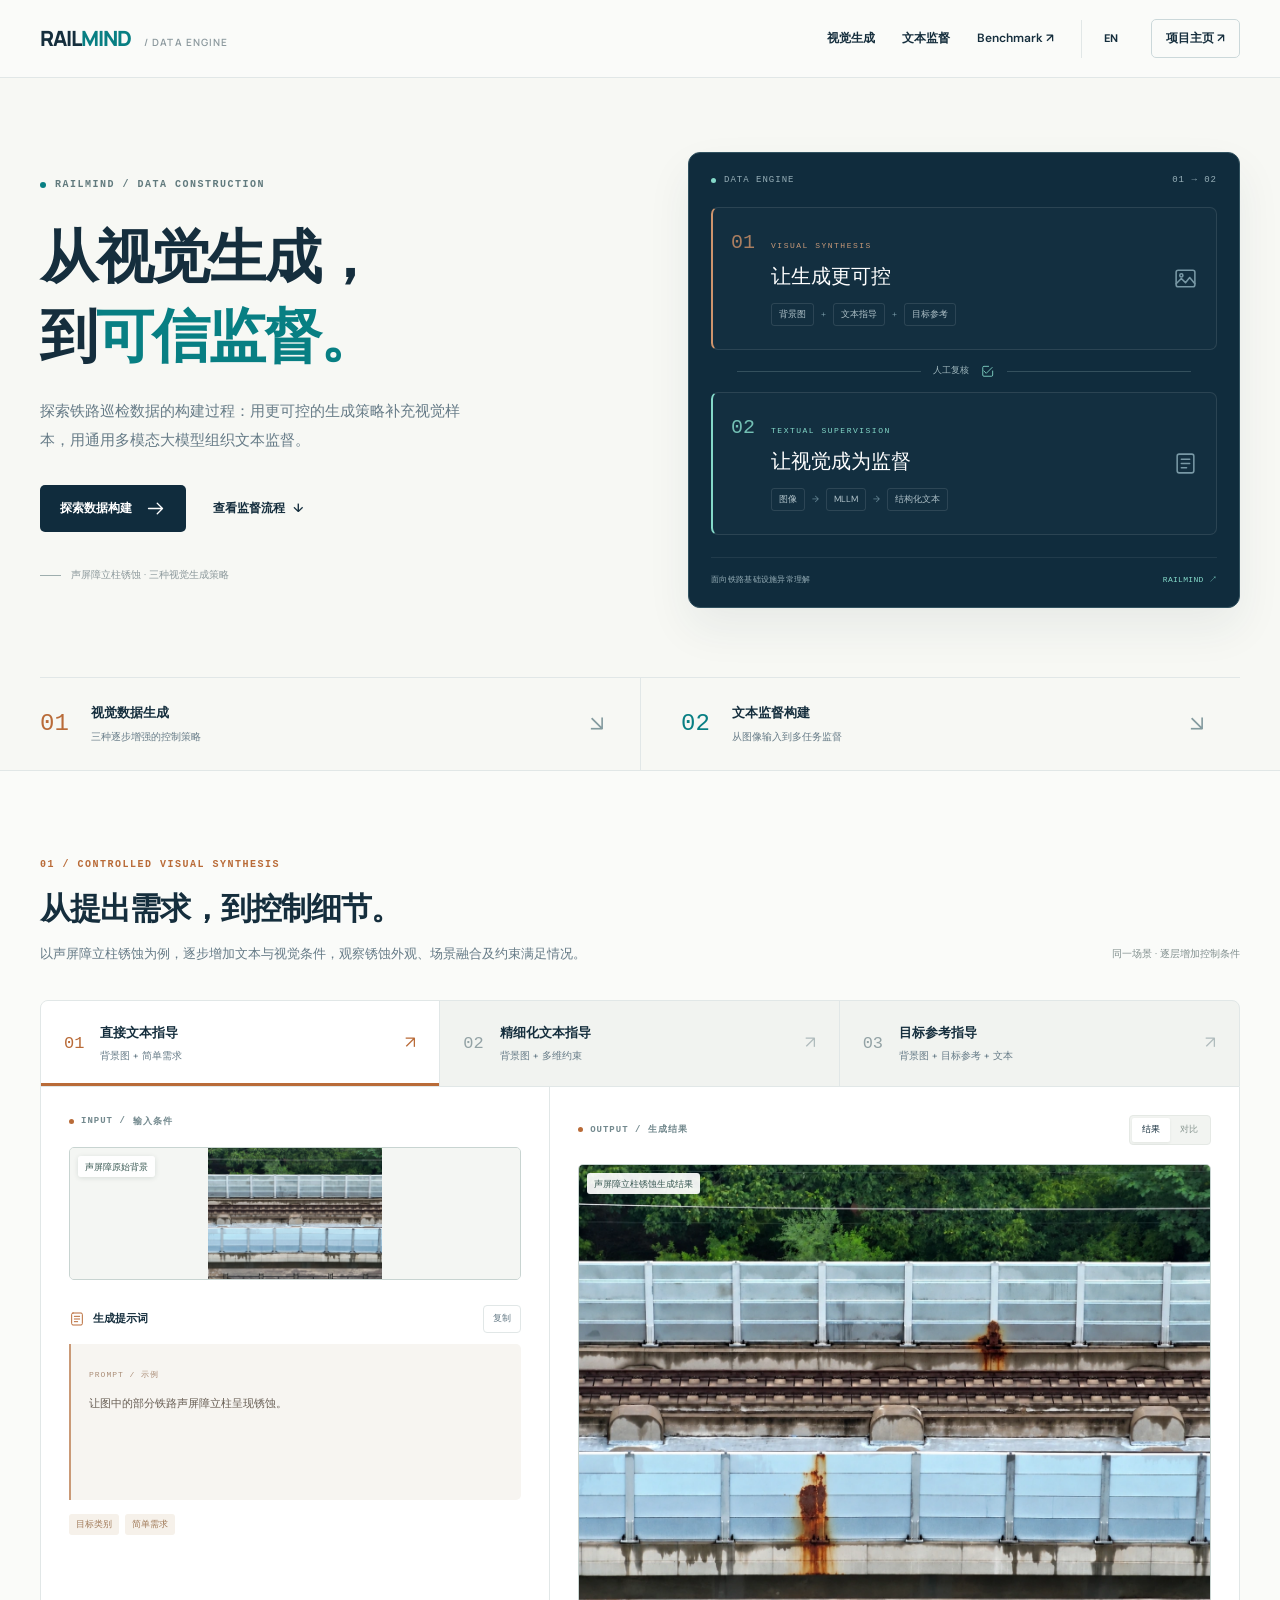
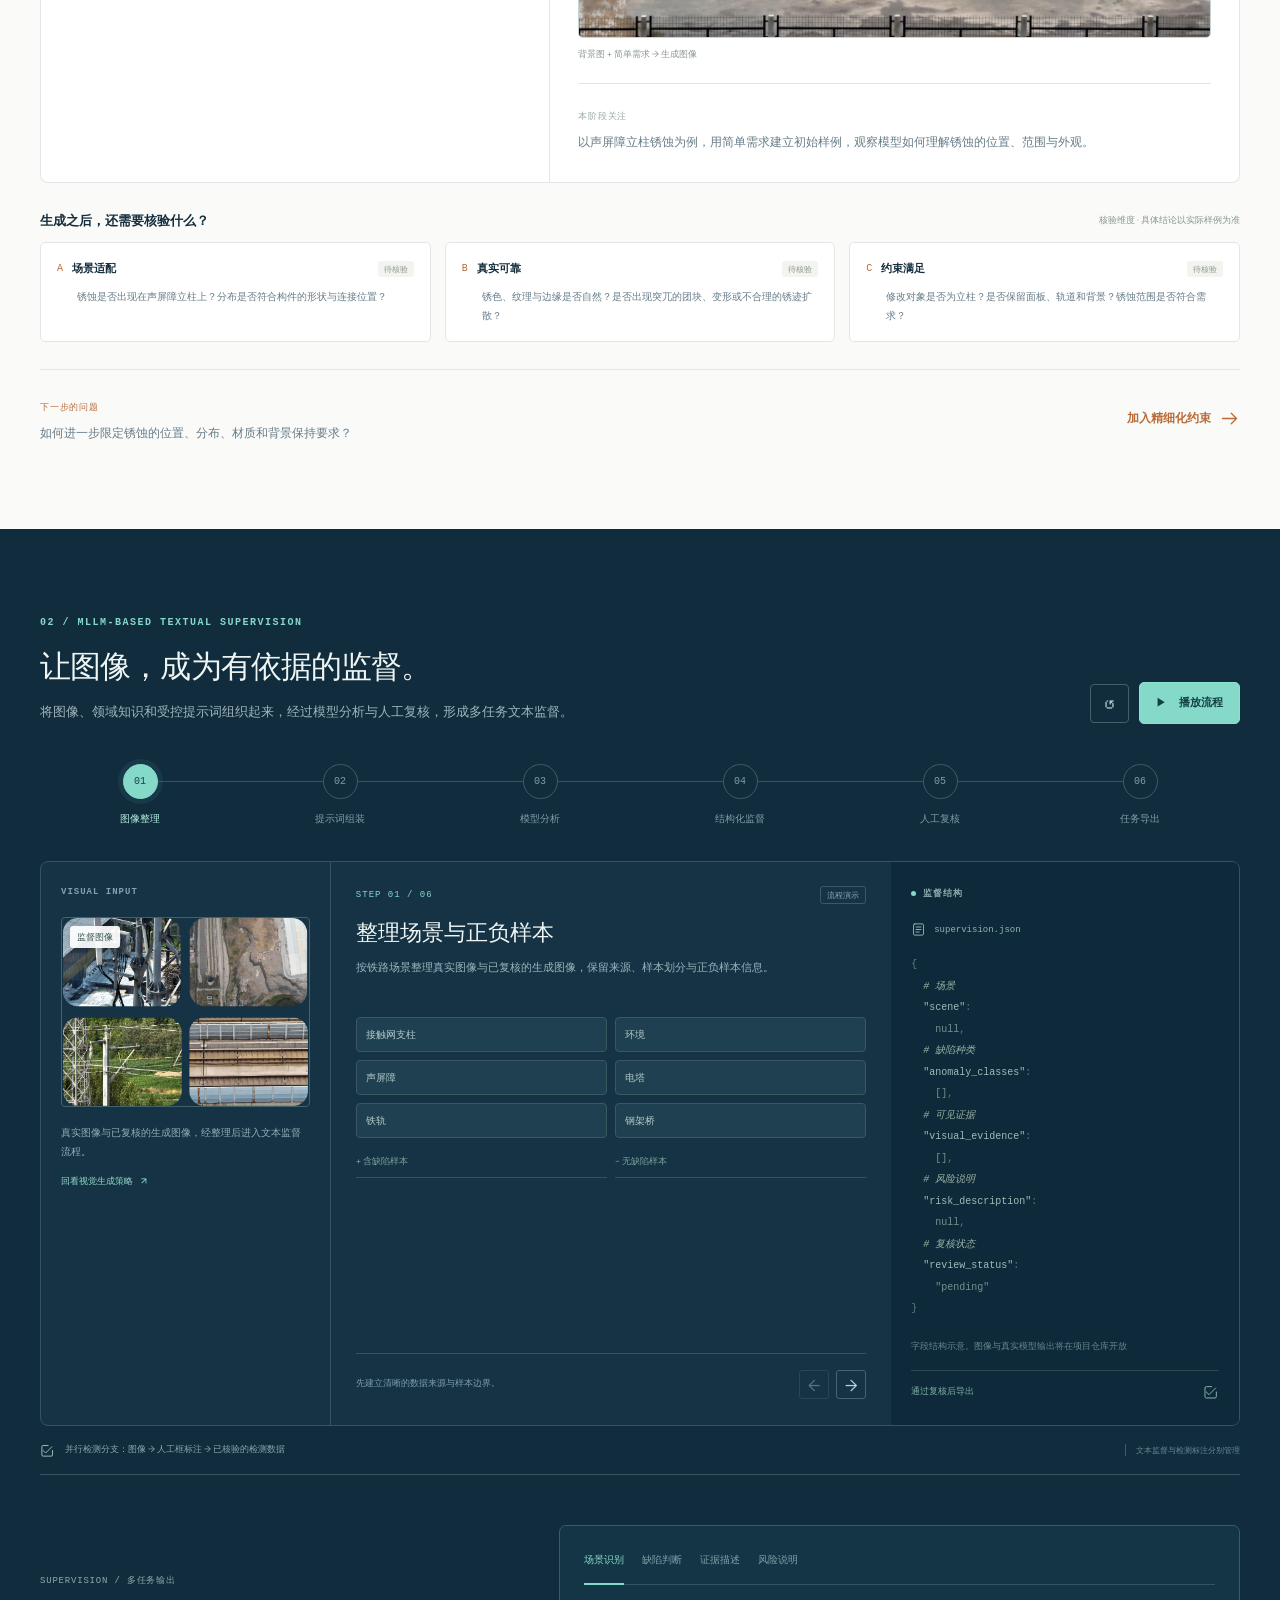
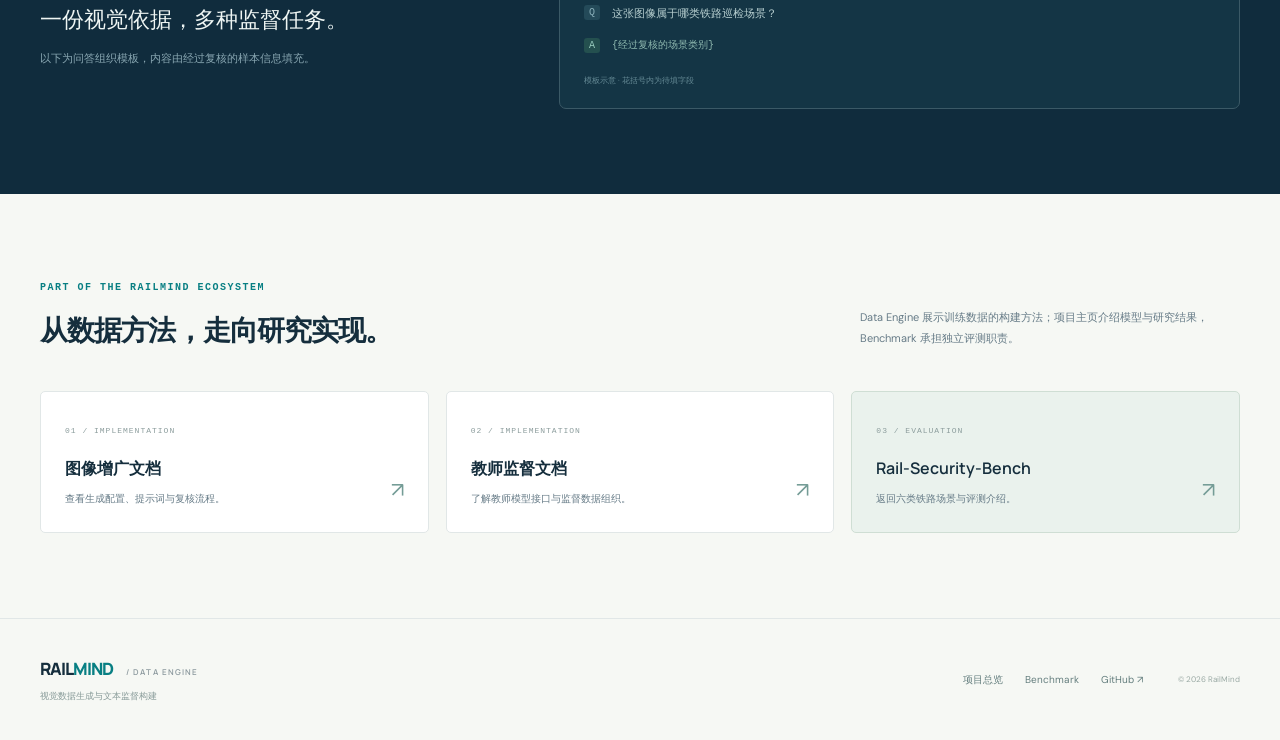
==== data-engine/index.html @ 11bfabb5 "Explain prompt components and add task-specific reasoning plan" ====
<!doctype html>
<html lang="zh-CN">
<head>
  <meta charset="utf-8">
  <meta name="viewport" content="width=device-width,initial-scale=1">
  <meta name="description" content="RailMind Data Engine — an interactive guide to controlled visual synthesis and MLLM-generated textual supervision for railway infrastructure inspection.">
  <meta name="theme-color" content="#102c3d">
  <title>Data Engine | RailMind</title>
  <link rel="preconnect" href="https://fonts.googleapis.com">
  <link rel="preconnect" href="https://fonts.gstatic.com" crossorigin>
  <link href="https://fonts.googleapis.com/css2?family=DM+Sans:wght@400;500;600;700&family=Manrope:wght@400;500;600;700;800&display=swap" rel="stylesheet">
  <link rel="stylesheet" href="styles.css?v=prompt-plan-1">
  <script src="content.js?v=prompt-plan-1" defer></script>
  <script src="app.js?v=teacher-schema-1" defer></script>
</head>
<body>
<svg class="icon-library" aria-hidden="true" xmlns="http://www.w3.org/2000/svg"><defs>
  <symbol id="i-image" viewBox="0 0 24 24"><rect x="3" y="4" width="18" height="16" rx="2"/><circle cx="8" cy="9" r="1.5"/><path d="m3 17 5-5 4 4 4-5 5 6"/></symbol>
  <symbol id="i-arrow" viewBox="0 0 24 24"><path d="M4 12h16m-6-6 6 6-6 6"/></symbol>
  <symbol id="i-spark" viewBox="0 0 24 24"><path d="m12 3 2.5 6.5L21 12l-6.5 2.5L12 21l-2.5-6.5L3 12l6.5-2.5L12 3Z"/></symbol>
  <symbol id="i-check" viewBox="0 0 24 24"><path d="m5 12 4 4L19 6"/><path d="M20 12v7a2 2 0 0 1-2 2H5a2 2 0 0 1-2-2V6a2 2 0 0 1 2-2h8"/></symbol>
  <symbol id="i-text" viewBox="0 0 24 24"><rect x="4" y="3" width="16" height="18" rx="2"/><path d="M8 8h8M8 12h8M8 16h5"/></symbol>
</defs></svg>
<a class="skip-link" href="#main" data-i18n="skip">跳至内容</a>
<header class="site-header">
  <div class="container nav-inner">
    <a class="brand" href="../">RAIL<span>MIND</span><small>/ DATA ENGINE</small></a>
    <button id="menu-toggle" class="menu-toggle" type="button" aria-expanded="false" aria-controls="navigation" data-i18n-aria="menu">☰</button>
    <nav id="navigation" aria-label="Main navigation">
      <a href="#synthesis" data-i18n="navVisual">视觉生成</a><a href="#supervision" data-i18n="navText">文本监督</a><a href="../#benchmark">Benchmark ↗</a>
      <button id="language" class="language" type="button" aria-label="Switch language">EN</button>
      <a href="../" class="back-home" data-i18n="backHome">项目主页 ↗</a>
    </nav>
  </div>
</header>
<main id="main">
  <section class="hero">
    <div class="container hero-grid">
      <div class="hero-copy">
        <div class="eyebrow"><span class="small-dot"></span> RAILMIND / DATA CONSTRUCTION</div>
        <h1 data-i18n-html="heroTitle">从视觉生成，<br>到<span>可信监督。</span></h1>
        <p class="hero-description" data-i18n="heroDescription">探索铁路巡检数据的构建过程：用更可控的生成策略补充视觉样本，用通用多模态大模型组织文本监督。</p>
        <div class="hero-actions"><a class="button primary" href="#synthesis"><span data-i18n="startExplore">探索数据构建</span><svg class="icon"><use href="#i-arrow"/></svg></a><a class="text-link" href="#supervision"><span data-i18n="watchFlow">查看监督流程</span> ↓</a></div>
        <div class="hero-note"><span class="note-line"></span><span data-i18n="heroNote">声屏障立柱锈蚀 · 三种视觉生成策略</span></div>
      </div>
      <div class="engine-map" aria-label="Visual synthesis and textual supervision overview">
        <div class="map-top"><span><span class="live-dot"></span> DATA ENGINE</span><span class="mono">01 → 02</span></div>
        <div class="map-lane warm"><div class="map-index">01</div><div class="map-lane-body"><span class="map-tag">VISUAL SYNTHESIS</span><h2 data-i18n="mapVisual">让生成更可控</h2><div class="map-tokens"><span data-i18n="background">背景图</span><b>+</b><span data-i18n="prompt">文本指导</span><b>+</b><span data-i18n="reference">目标参考</span></div></div><svg class="icon"><use href="#i-image"/></svg></div>
        <div class="map-bridge"><span class="bridge-line"></span><span data-i18n="humanReview">人工复核</span><svg class="icon"><use href="#i-check"/></svg><span class="bridge-line"></span></div>
        <div class="map-lane cool"><div class="map-index">02</div><div class="map-lane-body"><span class="map-tag">TEXTUAL SUPERVISION</span><h2 data-i18n="mapText">让视觉成为监督</h2><div class="map-tokens"><span data-i18n="image">图像</span><b>→</b><span>MLLM</span><b>→</b><span data-i18n="structuredText">结构化文本</span></div></div><svg class="icon"><use href="#i-text"/></svg></div>
        <div class="map-bottom"><span data-i18n="mapBottom">面向铁路基础设施异常理解</span><span>RAILMIND ↗</span></div>
      </div>
    </div>
    <div class="container chapter-strip"><a href="#synthesis"><span class="chapter-number warm-text">01</span><span><b data-i18n="stripVisual">视觉数据生成</b><small data-i18n="stripVisualSub">三种逐步增强的控制策略</small></span><span class="chapter-arrow">↘</span></a><a href="#supervision"><span class="chapter-number cool-text">02</span><span><b data-i18n="stripText">文本监督构建</b><small data-i18n="stripTextSub">从图像输入到多任务监督</small></span><span class="chapter-arrow">↘</span></a></div>
  </section>

  <section class="section synthesis" id="synthesis" aria-labelledby="synthesis-title">
    <div class="container">
      <div class="section-heading"><div><div class="eyebrow warm-text">01 / CONTROLLED VISUAL SYNTHESIS</div><h2 id="synthesis-title" data-i18n="visualTitle">从提出需求，到控制细节。</h2><p class="section-description" data-i18n="visualDescription">以声屏障立柱锈蚀为例，逐步增加文本与视觉条件，观察锈蚀外观、场景融合及约束满足情况。</p></div><span class="section-side-note" data-i18n="visualSide">同一场景 · 逐层增加控制条件</span></div>
      <div class="strategy-tabs" role="tablist" aria-label="Generation strategies">
        <button id="strategy-tab-0" class="strategy-tab" type="button" role="tab" aria-selected="true" aria-controls="strategy-panel" data-strategy="0"><span class="tab-num">01</span><span><b data-i18n="simpleTitle">直接文本指导</b><small data-i18n="simpleSub">背景图 + 简单需求</small></span><span class="tab-arrow">↗</span></button>
        <button id="strategy-tab-1" class="strategy-tab" type="button" role="tab" aria-selected="false" aria-controls="strategy-panel" tabindex="-1" data-strategy="1"><span class="tab-num">02</span><span><b data-i18n="refinedTitle">精细化文本指导</b><small data-i18n="refinedSub">背景图 + 多维约束</small></span><span class="tab-arrow">↗</span></button>
        <button id="strategy-tab-2" class="strategy-tab" type="button" role="tab" aria-selected="false" aria-controls="strategy-panel" tabindex="-1" data-strategy="2"><span class="tab-num">03</span><span><b data-i18n="referenceTitle">目标参考指导</b><small data-i18n="referenceSub">背景图 + 目标参考 + 文本</small></span><span class="tab-arrow">↗</span></button>
      </div>
      <div id="strategy-panel" role="tabpanel" aria-labelledby="strategy-tab-0" class="strategy-panel" tabindex="0">
        <div class="strategy-inputs">
          <div class="panel-label"><span class="label-dot warm-bg"></span> INPUT / <span data-i18n="inputConditions">输入条件</span></div>
          <div class="input-images"><div id="background-slot" class="media-slot small-slot"></div><div id="reference-slot" class="media-slot small-slot" hidden></div></div>
          <div class="prompt-heading"><span><svg class="icon"><use href="#i-text"/></svg><b data-i18n="generationPrompt">生成提示词</b></span><button id="copy-prompt" type="button" class="quiet-button" data-i18n="copy">复制</button></div>
          <div class="prompt-box"><span class="code-eyebrow" data-i18n="promptExample">PROMPT / 示例</span><p id="generation-prompt"></p></div>
          <div id="constraint-tags" class="constraint-tags"></div>
        </div>
        <div class="strategy-output">
          <div class="output-header"><div class="panel-label"><span class="label-dot warm-bg"></span> OUTPUT / <span data-i18n="generatedResult">生成结果</span></div><div class="segmented" aria-label="Result view"><button type="button" id="view-result" aria-pressed="true" data-i18n="resultView">结果</button><button type="button" id="view-compare" aria-pressed="false" data-i18n="compareView">对比</button></div></div>
          <div id="result-display" class="result-display"></div>
          <div class="output-caption"><span id="strategy-caption"></span><span class="pending-label" data-i18n="pendingImages">图像待补充</span></div>
          <div class="strategy-explanation"><span class="mini-label" data-i18n="strategyFocus">本阶段关注</span><p id="strategy-description"></p></div>
        </div>
      </div>
      <div class="review-heading"><h3 data-i18n="reviewTitle">生成之后，还需要核验什么？</h3><span data-i18n="reviewNote">核验维度 · 具体结论以实际样例为准</span></div>
      <div class="review-grid"><details open><summary><span class="review-num">A</span><span data-i18n="sceneFit">场景适配</span><span class="review-status" data-i18n="pendingReview">待核验</span></summary><p id="review-scene"></p></details><details open><summary><span class="review-num">B</span><span data-i18n="fidelity">真实可靠</span><span class="review-status" data-i18n="pendingReview">待核验</span></summary><p id="review-fidelity"></p></details><details open><summary><span class="review-num">C</span><span data-i18n="compliance">约束满足</span><span class="review-status" data-i18n="pendingReview">待核验</span></summary><p id="review-compliance"></p></details></div>
      <div class="strategy-transition"><div><span class="mini-label warm-text" data-i18n="nextQuestion">下一步的问题</span><p id="transition-text"></p></div><a class="text-link" id="next-strategy" href="#supervision"><span id="next-strategy-label"></span><svg class="icon" aria-hidden="true"><use href="#i-arrow"/></svg></a></div>
    </div>
  </section>

  <section class="section supervision" id="supervision" aria-labelledby="supervision-title">
    <div class="container">
      <div class="section-heading"><div><div class="eyebrow">02 / MLLM-BASED TEXTUAL SUPERVISION</div><h2 id="supervision-title" data-i18n="textTitle">让图像，成为有依据的监督。</h2><p class="section-description" data-i18n="textDescription">将图像、领域知识和受控提示词组织起来，经过模型分析与人工复核，形成多任务文本监督。</p></div><div class="flow-controls"><button type="button" id="flow-reset" class="flow-reset" data-i18n-aria="replay">↺</button><button type="button" class="button play-button" id="flow-play"><span id="play-icon">▶</span><span id="play-label" data-i18n="playFlow">播放流程</span></button></div></div>
      <div class="pipeline-track"><div class="pipeline-progress" id="pipeline-progress"></div><div id="pipeline-steps" class="pipeline-steps" role="tablist" aria-label="Data engine steps"></div></div>
      <div class="flow-body" id="flow-panel" role="tabpanel" tabindex="0">
        <div class="flow-source"><div class="panel-label">VISUAL INPUT</div><div id="supervision-slot" class="media-slot supervision-slot"></div><p data-i18n="sourceDescription">真实图像与已复核的生成图像，经整理后进入文本监督流程。</p><a class="inline-link" href="#synthesis"><span data-i18n="backToSynthesis">回看视觉生成策略</span> ↗</a></div>
        <div class="flow-detail"><div class="step-topline"><span class="step-counter" id="step-counter">STEP 01 / 06</span><span class="demo-badge" data-i18n="workflowDemo">流程演示</span></div><h3 id="step-title"></h3><p id="step-description" class="step-description"></p><div id="step-content" class="step-content"></div><div class="step-bottom"><span id="step-purpose"></span><div><button id="flow-prev" type="button" class="step-nav" data-i18n-aria="previousStep">←</button><button id="flow-next" type="button" class="step-nav" data-i18n-aria="nextStep">→</button></div></div></div>
        <aside class="supervision-output"><div class="panel-label"><span class="label-dot"></span><span data-i18n="supervisionSchema">监督结构</span></div><div class="schema-title"><svg class="icon"><use href="#i-text"/></svg><b>supervision.json</b></div><pre id="schema-preview"></pre><p class="schema-note" data-i18n="schemaNote">字段结构示意。图像与真实模型输出将在项目仓库开放</p><div class="schema-footer"><span data-i18n="exportGate">通过复核后导出</span><svg class="icon"><use href="#i-check"/></svg></div></aside>
      </div>
      <div class="parallel-branch"><svg class="icon"><use href="#i-check"/></svg><span data-i18n="detectionBranch">并行检测分支：图像 → 人工框标注 → 已核验的检测数据</span><span class="branch-separator"></span><span data-i18n="detectionNote">文本监督与检测标注分别管理</span></div>
      <div class="task-preview"><div class="task-preview-heading"><span class="mini-label" data-i18n="taskOutput">SUPERVISION / 多任务输出</span><h3 data-i18n="taskTitle">一份视觉依据，多种监督任务。</h3><p data-i18n="taskDescription">以下为问答组织模板，内容由经过复核的样本信息填充。</p></div><div class="task-card"><div id="task-tabs" class="task-tabs" role="tablist" aria-label="Supervision tasks"></div><div id="task-panel" role="tabpanel" tabindex="0"><div class="qa-row"><span>Q</span><p id="task-question"></p></div><div class="qa-row answer"><span>A</span><p id="task-answer"></p></div></div><div class="template-note" data-i18n="templateNote">模板示意 · 花括号内为待填字段</div></div></div>
    </div>
  </section>

  <section class="resources section" id="resources"><div class="container"><div class="resource-intro"><div><div class="eyebrow cool-text">PART OF THE RAILMIND ECOSYSTEM</div><h2 data-i18n="resourceTitle">从数据方法，走向研究实现。</h2></div><p data-i18n="resourceDescription">Data Engine 展示训练数据的构建方法；项目主页介绍模型与研究结果，Benchmark 承担独立评测职责。</p></div><div class="resource-grid"><a class="resource-card" href="https://github.com/chaomacv/RailMind/blob/main/docs/04_augmentation.md" target="_blank" rel="noopener"><span class="resource-number">01 / IMPLEMENTATION</span><h3 data-i18n="augmentationDocs">图像增广文档</h3><p data-i18n="augmentationDocsSub">查看生成配置、提示词与复核流程。</p><span class="resource-arrow">↗</span></a><a class="resource-card" href="https://github.com/chaomacv/RailMind/blob/main/docs/03_data_engine.md" target="_blank" rel="noopener"><span class="resource-number">02 / IMPLEMENTATION</span><h3 data-i18n="teacherDocs">教师监督文档</h3><p data-i18n="teacherDocsSub">了解教师模型接口与监督数据组织。</p><span class="resource-arrow">↗</span></a><a class="resource-card benchmark-resource" href="../#benchmark"><span class="resource-number">03 / EVALUATION</span><h3>Rail-Security-Bench</h3><p data-i18n="benchmarkSub">返回六类铁路场景与评测介绍。</p><span class="resource-arrow">↗</span></a></div></div></section>
</main>
<footer class="site-footer"><div class="container footer-inner"><div><a class="brand" href="../">RAIL<span>MIND</span><small>/ DATA ENGINE</small></a><p data-i18n="footerText">视觉数据生成与文本监督构建</p></div><div class="footer-links"><a href="../" data-i18n="projectOverview">项目总览</a><a href="../#benchmark">Benchmark</a><a href="https://github.com/chaomacv/RailMind" target="_blank" rel="noopener">GitHub ↗</a><span>© 2026 RailMind</span></div></div></footer>
<div id="toast" class="toast" role="status"></div>
</body>
</html>
---- data-engine/styles.css ----
:root{--ink:#152e3d;--muted:#667b87;--teal:#087f83;--mint:#84d9c9;--warm:#b96b38;--warm-light:#f4ece3;--line:#e1e7e7;--paper:#fafbf9;--navy:#102c3d;--mono:Consolas,'Courier New',monospace;--font:Manrope,'DM Sans','Microsoft YaHei',sans-serif}*{box-sizing:border-box}html{scroll-behavior:smooth;scroll-padding-top:95px}body{margin:0;color:var(--ink);font-family:'DM Sans','Microsoft YaHei',Arial,sans-serif;background:var(--paper);font-size:14px;line-height:1.75}button,a{-webkit-tap-highlight-color:transparent}button{font:inherit;cursor:pointer}button:disabled{cursor:default;opacity:.4}a{color:inherit;text-decoration:none}button:focus-visible,a:focus-visible,summary:focus-visible,[tabindex="0"]:focus-visible{outline:3px solid #309a9d;outline-offset:5px}h1,h2,h3,p{margin:0}h1,h2,h3{font-family:var(--font);line-height:1.35}button{color:inherit}svg.icon{height:21px;width:21px;fill:none;stroke:currentColor;stroke-width:1.5;stroke-linecap:round;stroke-linejoin:round;flex-shrink:0}.icon-library{position:absolute;width:0;height:0;overflow:hidden}.container{width:min(1200px,100% - 64px);margin-inline:auto}.skip-link{position:fixed;top:-100px;left:20px;z-index:100;background:var(--navy);color:white;padding:12px}.skip-link:focus{top:10px}.site-header{height:78px;position:sticky;top:0;z-index:50;background:#fafbf9f2;backdrop-filter:blur(16px);border-bottom:1px solid var(--line)}.nav-inner{height:100%;display:flex;align-items:center;justify-content:space-between;gap:25px}.brand{font-family:var(--font);font-size:21px;font-weight:800;letter-spacing:-1px;white-space:nowrap}.brand>span{color:var(--teal)}.brand small{font-size:10px;color:#8c999e;letter-spacing:1.1px;margin-left:13px;font-weight:600}nav{display:flex;align-items:center;gap:27px;font-size:12px;font-weight:600}nav a:hover,.text-link:hover,.inline-link:hover{color:var(--teal)}.language{background:none;border:0;border-left:1px solid var(--line);padding-left:22px;font-size:11px;font-weight:700;min-height:38px}.back-home{border:1px solid #cbd8da;padding:8px 14px;border-radius:5px}.menu-toggle{display:none}.hero{background:#f7f8f4;border-bottom:1px solid var(--line);overflow:hidden}.hero-grid{display:grid;grid-template-columns:1.04fr 1fr;gap:74px;align-items:center;padding-top:74px;padding-bottom:69px}.eyebrow{font-family:var(--mono);font-size:10px;font-weight:600;letter-spacing:1.5px;display:flex;align-items:center;gap:9px;color:#85d8cb}.hero .eyebrow{color:#617a7d}.small-dot{width:6px;height:6px;background:var(--teal);border-radius:50%}h1{font-size:clamp(40px,4.5vw,62px);font-weight:700;letter-spacing:-2px;line-height:1.38;margin:22px 0}h1 span{color:var(--teal)}.hero-description{font-size:15px;line-height:1.95;color:var(--muted);max-width:440px}.hero-actions{display:flex;align-items:center;gap:27px;margin-top:30px}.button{display:inline-flex;justify-content:center;align-items:center;gap:13px;padding:12px 19px;border-radius:5px;font-weight:600;font-size:12px;border:1px solid transparent;min-height:46px;transition:background .2s,transform .2s}.button:hover{transform:translateY(-2px)}.primary{background:var(--navy);color:#fff}.primary:hover{background:#1f4655}.text-link{display:inline-flex;align-items:center;gap:8px;border:0;background:none;padding:8px 0;font-size:12px;font-weight:600}.hero-note{display:flex;align-items:center;gap:10px;font-size:10px;color:#8b989b;margin-top:34px}.note-line{width:21px;height:1px;background:#9eaeae}.engine-map{border:1px solid #315260;background:var(--navy);color:#fff;padding:22px;border-radius:12px;position:relative;box-shadow:0 20px 45px #17384912}.map-top,.map-bottom{display:flex;justify-content:space-between;align-items:center;font:9px var(--mono);letter-spacing:1px;color:#96aeb7}.map-top{margin-bottom:22px}.map-top>span:first-child{display:flex;align-items:center;gap:8px}.live-dot{display:inline-block;width:5px;height:5px;background:var(--mint);border-radius:50%}.map-lane{padding:23px 18px;display:flex;align-items:center;gap:16px;border-radius:7px;border:1px solid #ffffff1a;background:#ffffff04}.map-lane.warm{border-left:2px solid #cd946d}.map-lane.cool{border-left:2px solid var(--mint)}.map-index{font:20px var(--mono);align-self:flex-start;color:#c58c66;opacity:.85}.cool .map-index{color:var(--mint)}.map-lane-body{flex:1}.map-tag{font:8px var(--mono);letter-spacing:1.5px;color:#c79978}.cool .map-tag{color:var(--mint)}.map-lane h2{font-size:20px;margin:6px 0 14px;font-weight:500}.map-lane>.icon{color:#7898a5;width:25px;height:25px}.map-tokens{display:flex;gap:7px;align-items:center;flex-wrap:wrap;font-size:9px;color:#afc1c8}.map-tokens span{padding:3px 7px;border:1px solid #ffffff1c;border-radius:3px;white-space:nowrap}.map-tokens b{font-weight:400;color:#6b8b99}.map-bridge{display:flex;align-items:center;justify-content:center;gap:12px;color:#a1b8be;font-size:9px;padding:13px 26px}.map-bridge .icon{width:14px;height:14px;color:var(--mint)}.bridge-line{height:1px;background:#34505d;flex:1}.map-bottom{border-top:1px solid #ffffff12;padding-top:16px;margin-top:22px;font-size:8px;letter-spacing:.3px}.map-bottom span:last-child{color:var(--mint)}.chapter-strip{display:grid;grid-template-columns:1fr 1fr;border-top:1px solid var(--line)}.chapter-strip>a{display:flex;align-items:center;gap:22px;padding:24px 0;transition:background .2s}.chapter-strip>a:last-child{padding-left:40px;border-left:1px solid var(--line)}.chapter-number{font:24px var(--mono)}.chapter-strip b{display:block;font-size:13px;font-weight:600}.chapter-strip small{font-size:10px;color:var(--muted);display:block;margin-top:3px}.chapter-arrow{margin-left:auto;margin-right:36px;font-size:22px;color:#849b9f}.warm-text{color:var(--warm)!important}.cool-text{color:var(--teal)!important}.warm-bg{background:var(--warm)!important}.section{padding:85px 0}.section-heading{display:flex;justify-content:space-between;align-items:flex-end;gap:24px;margin-bottom:34px}.section-heading h2,.resource-intro h2{font-size:31px;letter-spacing:-.9px;margin:14px 0}.section-description{color:var(--muted);font-size:13px;max-width:680px}.section-side-note{font-size:10px;color:#82908f;white-space:nowrap;padding-bottom:3px}.strategy-tabs{display:grid;grid-template-columns:repeat(3,1fr);border:1px solid var(--line);border-radius:8px 8px 0 0;overflow:hidden;background:#f1f3f0}.strategy-tab{border:0;border-right:1px solid var(--line);background:transparent;text-align:left;display:flex;align-items:center;gap:16px;padding:21px 23px;position:relative;transition:background .2s;min-width:0}.strategy-tab:last-child{border-right:0}.strategy-tab[aria-selected="true"]{background:#fff}.strategy-tab[aria-selected="true"]:after{content:'';height:3px;background:var(--warm);position:absolute;bottom:0;left:0;right:0}.strategy-tab .tab-num{font:17px var(--mono);color:#93a2a5}.strategy-tab[aria-selected="true"] .tab-num{color:var(--warm)}.strategy-tab b{display:block;font-size:13px;font-weight:600}.strategy-tab small{display:block;font-size:10px;color:var(--muted);margin-top:3px}.tab-arrow{margin-left:auto;color:#b0bcbd;font-size:17px}.strategy-tab[aria-selected="true"] .tab-arrow{color:var(--warm)}.strategy-panel{display:grid;grid-template-columns: .85fr 1.15fr;border:1px solid var(--line);border-top:0;border-radius:0 0 8px 8px;background:#fff}.strategy-inputs{padding:28px;border-right:1px solid var(--line);min-width:0}.panel-label{font:9px var(--mono);font-weight:600;letter-spacing:1px;display:flex;align-items:center;gap:7px;color:#73898e}.label-dot{width:5px;height:5px;border-radius:50%;background:var(--mint)}.input-images{display:flex;gap:12px;margin:19px 0 25px}.media-slot{position:relative;isolation:isolate;overflow:hidden;display:flex;align-items:center;justify-content:center;flex-direction:column;gap:9px;background:#f4f6f3;border:1px dashed #c8d4d1;min-width:0;color:#859995;text-align:center}.media-slot[hidden]{display:none}.media-slot:before{content:'';z-index:-1;position:absolute;inset:0;background-image:linear-gradient(#3f6d6010 1px,transparent 1px),linear-gradient(90deg,#3f6d6010 1px,transparent 1px);background-size:27px 27px;mask-image:radial-gradient(ellipse,black,transparent 70%)}.media-slot .icon{height:29px;width:29px;stroke-width:1}.media-slot strong{font-weight:500;font-size:12px;color:#667f7b}.media-slot small{font:8px var(--mono);letter-spacing:1.3px;color:#a0aeaa}.small-slot{height:133px;flex:1;border-radius:5px}.media-slot img{width:100%;height:100%;object-fit:contain;display:block;position:absolute;inset:0;background:#f4f6f3}.media-tag{position:absolute;top:10px;left:12px;font:8px var(--mono);color:#82948f;letter-spacing:.6px}.prompt-heading{display:flex;justify-content:space-between;align-items:center;margin-bottom:11px}.prompt-heading>span{display:flex;gap:8px;align-items:center}.prompt-heading .icon{width:16px;height:16px;color:var(--warm)}.prompt-heading b{font-size:11px;font-weight:600}.quiet-button{padding:5px 9px;background:#fff;border:1px solid var(--line);border-radius:4px;font-size:9px;color:var(--muted)}.prompt-box{background:#f7f5f1;border-left:2px solid #ca9a77;padding:16px 18px;min-height:156px;border-radius:0 5px 5px 0}.code-eyebrow{font:8px var(--mono);letter-spacing:1px;color:#aa8d77}.prompt-box p{font-size:11px;line-height:1.95;white-space:pre-line;margin-top:9px;color:#675d53}.constraint-tags{display:flex;gap:6px;flex-wrap:wrap;margin-top:14px;min-height:20px}.constraint-tags span{padding:3px 7px;background:#f6f1ea;color:#a07a59;font-size:9px;border-radius:3px}.strategy-output{padding:28px;min-width:0}.output-header{display:flex;align-items:center;justify-content:space-between;margin-bottom:19px}.segmented{background:#f2f4f1;border:1px solid #e5e9e5;border-radius:4px;padding:2px;display:flex}.segmented button{font-size:9px;padding:4px 10px;background:none;border:0;color:#889691;border-radius:2px}.segmented [aria-pressed="true"]{background:#fff;color:var(--ink);box-shadow:0 1px 3px #163b2912}.result-display{height:286px;display:flex;gap:10px}.result-display>.media-slot{flex:1;border-radius:5px}.result-display .media-slot:after{content:'';position:absolute;inset:14px;border:1px solid #a0b8aa30;pointer-events:none}.result-display .media-slot .icon{width:39px;height:39px}.output-caption{display:flex;justify-content:space-between;gap:8px;font-size:9px;color:#8a9894;margin-top:9px}.pending-label{white-space:nowrap;color:#a18b6c}.strategy-explanation{border-top:1px solid var(--line);padding-top:18px;margin-top:20px}.mini-label{font-family:var(--mono);font-size:9px;font-weight:500;letter-spacing:.8px;color:#94aaa8}.strategy-explanation p{margin-top:5px;font-size:12px;line-height:1.85;color:var(--muted)}.review-heading{display:flex;align-items:center;justify-content:space-between;gap:18px;margin:29px 0 13px}.review-heading h3{font-size:13px;font-weight:600}.review-heading>span{font-size:9px;color:#85958f}.review-grid{display:grid;grid-template-columns:repeat(3,1fr);gap:14px}.review-grid details{border:1px solid var(--line);border-radius:5px;padding:16px;background:#fff}.review-grid summary{display:flex;gap:9px;align-items:center;cursor:pointer;list-style:none;font-size:11px;font-weight:600}.review-grid summary::-webkit-details-marker{display:none}.review-num{font:10px var(--mono);color:var(--warm)}.review-status{margin-left:auto;font-size:8px;font-weight:400;background:#f3f4f0;color:#8d998d;padding:1px 6px;border-radius:3px}.review-grid p{font-size:10px;line-height:1.85;color:var(--muted);margin:10px 0 0 20px}.strategy-transition{display:flex;justify-content:space-between;align-items:center;gap:24px;border-top:1px solid var(--line);padding-top:23px;margin-top:27px}.strategy-transition p{font-size:12px;color:var(--muted);margin-top:5px}.strategy-transition .text-link{white-space:nowrap;color:var(--warm)}.supervision{color:#eef5f3;background:var(--navy);position:relative}.supervision .section-description{color:#9eb4bc}.supervision .section-heading h2{font-weight:500}.flow-controls{display:flex;align-items:center;gap:10px;flex-shrink:0}.play-button{background:var(--mint);color:#133f42;border:1px solid #8ce0d2;font-size:11px;padding:10px 16px;min-height:42px}.play-button:hover{background:#a7ebdc}.play-button>span:first-child{font-size:10px}.flow-reset{color:#aec5c8;background:transparent;border:1px solid #41606a;width:39px;height:39px;border-radius:4px;font-size:22px;line-height:1}.pipeline-track{position:relative;margin:40px 0 25px}.pipeline-track:before,.pipeline-progress{content:'';position:absolute;top:17px;height:1px;background:#365360;left:8.3%;right:8.3%;z-index:0}.pipeline-progress{right:auto;width:0;background:var(--mint);transition:width .4s}.pipeline-steps{position:relative;display:grid;grid-template-columns:repeat(6,1fr)}.pipeline-step{display:flex;align-items:center;flex-direction:column;gap:11px;border:0;color:#7f9da8;background:none;min-height:72px;font-size:10px;position:relative;padding:0 4px}.pipeline-step>span{width:35px;height:35px;border:1px solid #3d5c67;background:var(--navy);display:grid;place-items:center;border-radius:50%;font:10px var(--mono);z-index:1;transition:all .2s}.pipeline-step[aria-selected="true"]{color:#b7efe3}.pipeline-step[aria-selected="true"]>span{background:var(--mint);border-color:var(--mint);color:#19444b;box-shadow:0 0 0 5px #84d9c912}.pipeline-step.completed>span{color:var(--mint);border-color:#69b8ad}.flow-body{display:grid;grid-template-columns:.75fr 1.45fr .9fr;border:1px solid #365362;border-radius:8px;overflow:hidden;background:#153344}.flow-source{padding:25px 20px;border-right:1px solid #365362;min-width:0}.flow-source .panel-label{color:#83a0ab}.supervision-slot{height:190px;background:#183b49;border-color:#43616a;margin:20px 0 16px;border-radius:4px;color:#638d92}.supervision-slot:before{background-image:linear-gradient(#90c4b410 1px,transparent 1px),linear-gradient(90deg,#90c4b410 1px,transparent 1px)}.supervision-slot strong{color:#9ab4b6;font-size:10px}.supervision-slot small{color:#597e84;font-size:7px}.supervision-slot .media-tag{color:#70928f}.flow-source>p{font-size:10px;line-height:1.9;color:#92adb6}.inline-link{display:inline-flex;color:#93daca;font-size:9px;font-weight:500;margin-top:13px;gap:8px}.flow-detail{padding:24px 25px;min-width:0;display:flex;flex-direction:column}.step-topline{display:flex;justify-content:space-between;align-items:center;gap:8px}.step-counter{font:9px var(--mono);letter-spacing:1px;color:var(--mint)}.demo-badge{font-size:8px;color:#8ca9b0;border:1px solid #3b5864;border-radius:3px;padding:1px 6px}.flow-detail h3{font-size:22px;margin:14px 0 9px;font-weight:500}.step-description{font-size:11px;line-height:1.9;color:#9cb4bd;min-height:43px}.step-content{margin:17px 0 20px;flex:1;min-height:153px}.scene-chips{display:grid;grid-template-columns:repeat(2,1fr);gap:8px}.scene-chips>span{font-size:10px;line-height:1.5;padding:9px;background:#1e4050;border:1px solid #3b5861;border-radius:4px;color:#b3c8c9}.source-types{display:flex;justify-content:space-between;font-size:9px;color:#7da39f;margin-top:16px;gap:8px}.source-types>span{border-bottom:1px solid #315461;padding-bottom:7px;flex:1}.step-bottom{border-top:1px solid #365362;padding-top:13px;display:flex;align-items:center;justify-content:space-between;gap:15px;min-height:48px}.step-bottom>span{font-size:9px;color:#7e9ea9;max-width:70%}.step-bottom>div{display:flex;gap:7px}.step-nav{background:transparent;border:1px solid #446570;border-radius:3px;width:30px;height:29px;color:#b7d4d5;font-size:16px}.step-nav:not(:disabled):hover{border-color:var(--mint);color:var(--mint)}.supervision-output{background:#0e2939;padding:25px 20px;min-width:0;display:flex;flex-direction:column}.supervision-output .panel-label{color:#8caaa9}.schema-title{margin-top:22px;display:flex;align-items:center;gap:8px;font:9px var(--mono);color:#90b4b2}.schema-title b{font-weight:400}.schema-title .icon{width:15px;height:15px}pre{margin:17px 0 18px;font:10px/2.15 var(--mono);color:#587e88;white-space:pre-wrap;overflow-wrap:anywhere;transition:color .3s}pre .json-key{color:#9dbcb9}pre .json-value{color:#769092}pre .json-active{color:var(--mint)}.schema-note{font-size:9px;line-height:1.85;color:#65868e;margin-top:auto}.schema-footer{margin-top:16px;border-top:1px solid #2a4755;padding-top:13px;display:flex;justify-content:space-between;align-items:center;color:#81b2a8;font-size:9px}.schema-footer .icon{width:16px;height:16px}.parallel-branch{display:flex;align-items:center;gap:10px;padding:16px 0;border-bottom:1px solid #365362;font-size:9px;color:#88a6b0}.parallel-branch .icon{width:15px;height:15px;color:#9fc4bb}.branch-separator{height:12px;width:1px;background:#3e5a62;margin-left:auto}.parallel-branch>span:last-child{font-size:8px;color:#668995}.prompt-assembly{display:flex;flex-wrap:wrap;gap:6px;margin-bottom:11px}.prompt-piece{font-size:9px;background:#1e4550;border:1px solid #3e6670;color:#9ebebc;padding:5px 8px;border-radius:3px}.prompt-piece:hover,.prompt-piece[aria-pressed="true"]{background:#2e5e60;color:#cdf1df;border-color:#75b4a5}.prompt-excerpt{padding:11px 13px;border-left:2px solid #75b4a5;font-size:10px;color:#9fbbc0;line-height:1.9;background:#0f2e3d;min-height:77px}.teacher-visual{border:1px solid #3d5f68;border-radius:5px;padding:20px;display:flex;align-items:center;gap:17px}.teacher-symbol{display:grid;place-items:center;height:49px;width:49px;border:1px solid #7fb7ad;border-radius:10px;background:#244d55;color:var(--mint)}.teacher-symbol .icon{width:28px;height:28px}.teacher-visual b{font:16px var(--font);color:#c7e7e3;display:block}.teacher-visual small{display:block;font-size:9px;color:#7b9ca7;margin-top:4px}.flow-mini-note{margin-top:14px;font-size:9px;line-height:1.9;color:#7b9ca7}.field-list{display:grid;grid-template-columns:repeat(2,1fr);gap:6px}.field-list span{border:1px solid #355864;padding:8px;border-radius:3px;font-size:10px;color:#abc8c5}.review-list{list-style:none;padding:0;margin:0;display:grid;gap:8px}.review-list li{display:flex;align-items:center;gap:9px;font-size:10px;color:#a9c3c5}.review-list li:before{content:'□';color:#84c3b6}.export-path{display:grid;gap:8px}.export-path>div{display:flex;align-items:center;gap:11px;border:1px solid #355864;border-radius:4px;padding:10px;color:#b0ceca;font-size:10px}.export-path .icon{width:17px;height:17px;color:#7ec4b4}.task-preview{display:grid;grid-template-columns:.8fr 1.2fr;gap:65px;margin-top:50px;align-items:center}.task-preview h3{font-size:22px;font-weight:500;line-height:1.5;margin:13px 0}.task-preview-heading>p{font-size:11px;color:#89a7b2;max-width:340px}.task-card{border:1px solid #3b5966;border-radius:7px;padding:21px 24px;background:#143545;min-width:0}.task-tabs{display:flex;flex-wrap:wrap;border-bottom:1px solid #365362;gap:18px;padding-bottom:12px;margin-bottom:18px}.task-tab{background:none;border:0;font-size:10px;color:#81a0a9;padding:4px 0;position:relative}.task-tab[aria-selected="true"]{color:var(--mint)}.task-tab[aria-selected="true"]:after{content:'';height:2px;position:absolute;bottom:-13px;left:0;right:0;background:var(--mint)}.qa-row{display:flex;gap:12px;align-items:flex-start;margin-top:12px;font-size:11px;line-height:1.9}.qa-row>span{font:10px var(--mono);color:#8ab0ba;background:#244a59;border-radius:3px;padding:2px 5px;margin-top:2px}.qa-row>p{color:#b6cecf}.qa-row.answer>p{color:#8fb9b0;font-family:var(--mono);font-size:10px}.qa-row.answer>span{color:#99cdbf;background:#24504f}.template-note{font-size:8px;color:#668b96;margin-top:18px}.resources{background:#f6f8f4}.resource-intro{display:flex;align-items:flex-end;justify-content:space-between;gap:55px;margin-bottom:28px}.resource-intro>p{font-size:11px;line-height:1.9;color:var(--muted);max-width:380px;margin-bottom:14px}.resource-intro h2{font-size:28px}.resource-grid{display:grid;grid-template-columns:repeat(3,1fr);gap:17px}.resource-card{background:#fff;border:1px solid var(--line);border-radius:5px;padding:24px;position:relative;transition:transform .2s,border-color .2s}.resource-card:hover{transform:translateY(-3px);border-color:#9ebfba}.resource-number{font:8px var(--mono);letter-spacing:1px;color:#8c9d9d}.resource-card h3{font-size:16px;margin:18px 0 9px;font-weight:600}.resource-card p{font-size:10px;line-height:1.9;color:var(--muted);max-width:85%}.resource-arrow{position:absolute;right:24px;bottom:23px;font-size:21px;color:#749c96}.benchmark-resource{background:#eaf2ed;border-color:#cfded4}.site-footer{background:#f6f8f4;border-top:1px solid var(--line);padding:35px 0}.footer-inner{display:flex;align-items:center;justify-content:space-between;gap:20px}.site-footer .brand{font-size:17px}.site-footer .brand small{font-size:8px}.site-footer p{font-size:9px;color:#879a98;margin-top:6px}.footer-links{display:flex;gap:22px;font-size:10px;color:#647e7e;align-items:center}.footer-links>span{font-size:8px;color:#9aa9a4;margin-left:13px}.toast{position:fixed;bottom:25px;left:50%;transform:translate(-50%,20px);background:#122f3f;color:#fff;border:1px solid #547777;padding:10px 18px;border-radius:5px;font-size:12px;opacity:0;pointer-events:none;transition:opacity .2s,transform .2s;z-index:90}.toast.visible{transform:translate(-50%,0);opacity:1}.content-enter{animation:content-in .3s ease both}@keyframes content-in{from{opacity:.25;transform:translateY(4px)}to{opacity:1;transform:translateY(0)}}
@media(min-width:1600px){.hero-grid{padding-top:95px;padding-bottom:90px}}@media(max-width:1050px){.container{width:calc(100% - 48px)}nav{gap:17px}.brand small{font-size:8px;margin-left:7px}.hero-grid{gap:36px}h1{font-size:48px}.map-lane{padding:20px 13px;gap:12px}.map-index{font-size:17px}.map-tokens{font-size:8px}.section-side-note{display:none}.strategy-tab{padding:19px 16px;gap:11px}.strategy-inputs,.strategy-output{padding:23px}.flow-body{grid-template-columns:.7fr 1.3fr}.supervision-output{grid-column:1/-1;border-top:1px solid #365362;display:grid;grid-template-columns:1fr 1.3fr 1fr;gap:0 25px;align-items:start}.supervision-output .panel-label{grid-column:1}.schema-title{grid-column:1;margin-top:15px}.supervision-output pre{grid-column:2;grid-row:1/4;margin:0}.schema-note{grid-column:3;grid-row:1/3;margin:0}.schema-footer{grid-column:3;margin-top:20px}.task-preview{gap:35px}.parallel-branch{flex-wrap:wrap}.section-heading h2{font-size:29px}.resource-intro h2{font-size:25px}.footer-links{gap:15px}.footer-links>span{margin-left:0}}
@media(max-width:760px){.hero-grid{grid-template-columns:1fr;gap:35px;padding-top:45px;padding-bottom:38px}.hero-description{max-width:540px}h1{font-size:49px}.engine-map{max-width:580px;width:100%}.map-lane{padding:20px}.map-lane h2{font-size:20px}.map-tokens{font-size:10px}.map-top,.map-bottom{font-size:9px}.hero-note{margin-top:20px}.site-header{height:68px}.menu-toggle{display:block;border:1px solid var(--line);background:transparent;border-radius:4px;width:36px;height:34px;font-size:20px}nav{display:none;position:absolute;top:67px;left:0;right:0;background:#fafbf9;border-bottom:1px solid var(--line);padding:20px 24px;gap:15px;flex-wrap:wrap;box-shadow:0 10px 15px #123f3010}nav.open{display:flex}.language{margin-left:auto}.chapter-strip>a{gap:13px;padding:21px 0}.chapter-strip>a:last-child{padding-left:23px}.chapter-number{font-size:21px}.chapter-arrow{margin-right:18px;font-size:18px}.chapter-strip b{font-size:12px}.chapter-strip small{font-size:9px}.section{padding:55px 0}.section-heading{align-items:flex-start}.section-heading h2{font-size:27px;letter-spacing:-.6px}.section-description{font-size:12px}.strategy-tab{padding:17px 13px;gap:8px;align-items:flex-start}.tab-num{font-size:12px!important;line-height:1.8}.strategy-tab b{font-size:11px}.strategy-tab small{font-size:8px}.tab-arrow{display:none}.strategy-panel{grid-template-columns:1fr}.strategy-inputs{border-right:0;border-bottom:1px solid var(--line)}.input-images{margin:14px 0 18px}.small-slot{height:145px}.prompt-box{min-height:0}.prompt-box p{font-size:12px}.strategy-output{padding:23px}.result-display{height:310px}.review-grid{gap:9px}.review-grid details{padding:12px}.review-grid summary{gap:6px;font-size:10px;flex-wrap:wrap}.review-status{font-size:7px}.review-grid p{margin-left:0;font-size:9px}.review-heading>span{font-size:8px}.strategy-transition{align-items:flex-start}.strategy-transition p{font-size:11px}.strategy-transition .text-link{font-size:10px}.supervision .section-heading{flex-direction:column;gap:20px}.flow-controls{align-self:flex-end}.pipeline-track{margin-top:12px}.pipeline-step{font-size:9px}.flow-body{grid-template-columns:1fr}.flow-source{display:grid;grid-template-columns:135px 1fr;gap:10px 18px;border-right:0;border-bottom:1px solid #365362;align-items:center;padding:20px}.flow-source>.panel-label{grid-column:1/-1}.supervision-slot{grid-column:1;grid-row:2/4;height:110px;margin:0}.flow-source>p{grid-column:2;font-size:11px}.flow-source>a{grid-column:2;margin-top:0;align-self:start}.flow-detail{padding:23px}.step-content{min-height:170px}.step-description{font-size:12px}.supervision-output{padding:23px;gap:0 20px;grid-template-columns:1fr 1.3fr}.supervision-output .panel-label{grid-column:1}.supervision-output pre{grid-column:2;grid-row:1/5;font-size:10px}.schema-note{grid-column:1;grid-row:auto;margin-top:15px}.schema-footer{grid-column:1;font-size:8px}.parallel-branch{font-size:8px;align-items:flex-start}.branch-separator{display:none}.parallel-branch>span:last-child{width:100%;padding-left:25px}.task-preview{grid-template-columns:1fr;gap:23px;margin-top:35px}.task-preview h3{font-size:23px}.task-preview-heading>p{max-width:100%;font-size:12px}.task-card{padding:20px}.task-tab{font-size:11px}.qa-row{font-size:12px}.resource-intro{flex-direction:column;align-items:flex-start;gap:7px}.resource-intro>p{max-width:550px;margin:0;font-size:12px}.resource-intro h2{font-size:26px}.resource-grid{grid-template-columns:1fr}.resource-card{padding:22px}.resource-card h3{margin:10px 0 7px}.resource-card p{font-size:11px}.footer-inner{align-items:flex-start;flex-direction:column;gap:23px}.footer-links{width:100%;gap:18px;flex-wrap:wrap}.footer-links>span{margin-left:auto}}
@media(max-width:420px){.container{width:calc(100% - 36px)}.brand{font-size:19px}.brand small{font-size:7px;letter-spacing:.6px}h1{font-size:41px;letter-spacing:-1.5px}.hero-description{font-size:13px}.hero-actions{gap:20px}.hero-actions .button{font-size:11px;padding:11px 14px}.hero-actions .text-link{font-size:11px}.eyebrow{font-size:8px;letter-spacing:1px}.map-lane{padding:18px 11px;gap:10px}.map-lane>.icon{display:none}.map-lane h2{font-size:18px}.map-tokens{font-size:8px}.map-bottom{font-size:7px}.chapter-strip>a{gap:9px}.chapter-strip>a:last-child{padding-left:16px}.chapter-strip small{font-size:8px}.chapter-arrow{margin-right:10px}.section-heading h2{font-size:25px}.strategy-tab{padding:14px 8px;gap:6px}.strategy-tab .tab-num{font-size:10px!important}.strategy-tab b{font-size:10px}.strategy-tab small{font-size:7px}.strategy-inputs,.strategy-output{padding:18px}.result-display{height:252px}.result-display.compare .media-slot strong{font-size:10px}.result-display.compare .media-slot small{font-size:6px;letter-spacing:.8px}.review-grid{grid-template-columns:1fr}.review-grid details{padding:13px}.review-grid summary{font-size:12px}.review-grid p{margin-left:22px;font-size:11px}.review-status{font-size:9px}.review-heading{align-items:flex-start;flex-direction:column;gap:5px}.strategy-transition{flex-direction:column;gap:8px}.pipeline-step{font-size:8px}.pipeline-step>span{width:30px;height:30px}.pipeline-track:before,.pipeline-progress{top:14px}.flow-source{grid-template-columns:110px 1fr;padding:18px;gap:10px 13px}.flow-source>p{font-size:10px}.supervision-slot .media-tag{font-size:6px;left:7px}.supervision-slot small{font-size:6px}.flow-detail{padding:20px 18px}.supervision-output{padding:20px 18px;gap:0 12px;grid-template-columns:1fr 1.15fr}.supervision-output pre{font-size:9px}.schema-title{font-size:8px}.task-tabs{gap:16px}.task-tab{font-size:10px}.footer-links{gap:16px}}
@media(prefers-reduced-motion:reduce){html{scroll-behavior:auto}*,*:before,*:after{animation:none!important;transition:none!important}.button:hover,.resource-card:hover{transform:none}}

/* Complete example images retain their field of view at every width. */
.result-display{height:auto;aspect-ratio:4/3}.result-display.compare{aspect-ratio:8/3}.media-slot.has-image{border-style:solid}.media-slot.has-image:after{display:none}.has-image .media-tag{z-index:1;max-width:calc(100% - 16px);top:8px;left:8px;padding:4px 7px;border-radius:3px;background:#ffffffeb;color:#385852;font:9px var(--font);letter-spacing:0;line-height:1.5;box-shadow:0 1px 5px #102e2920}
@media(max-width:760px){.result-display.compare{aspect-ratio:auto;flex-direction:column}.result-display.compare>.media-slot{flex:none;aspect-ratio:4/3}}


/* Teacher examples, schema notes, and alpha-preserving supervision imagery. */
.json-comment{color:#9bb3a6;font-style:italic}.teacher-models{display:grid;grid-template-columns:repeat(2,minmax(0,1fr));gap:8px;margin-top:12px}.teacher-model{display:flex;align-items:center;gap:9px;border:1px solid #3d5f68;border-radius:5px;padding:9px;background:#183b49;color:#c7e7e3;font:12px var(--font);min-width:0}.teacher-logo{width:32px;height:32px;display:grid;place-items:center;flex-shrink:0;background:#fff;border-radius:7px;padding:4px}.teacher-logo img{width:24px;height:24px;display:block}#supervision-slot,#supervision-slot img{background:transparent}#supervision-slot:before{display:none}

.prompt-excerpt{white-space:pre-line}
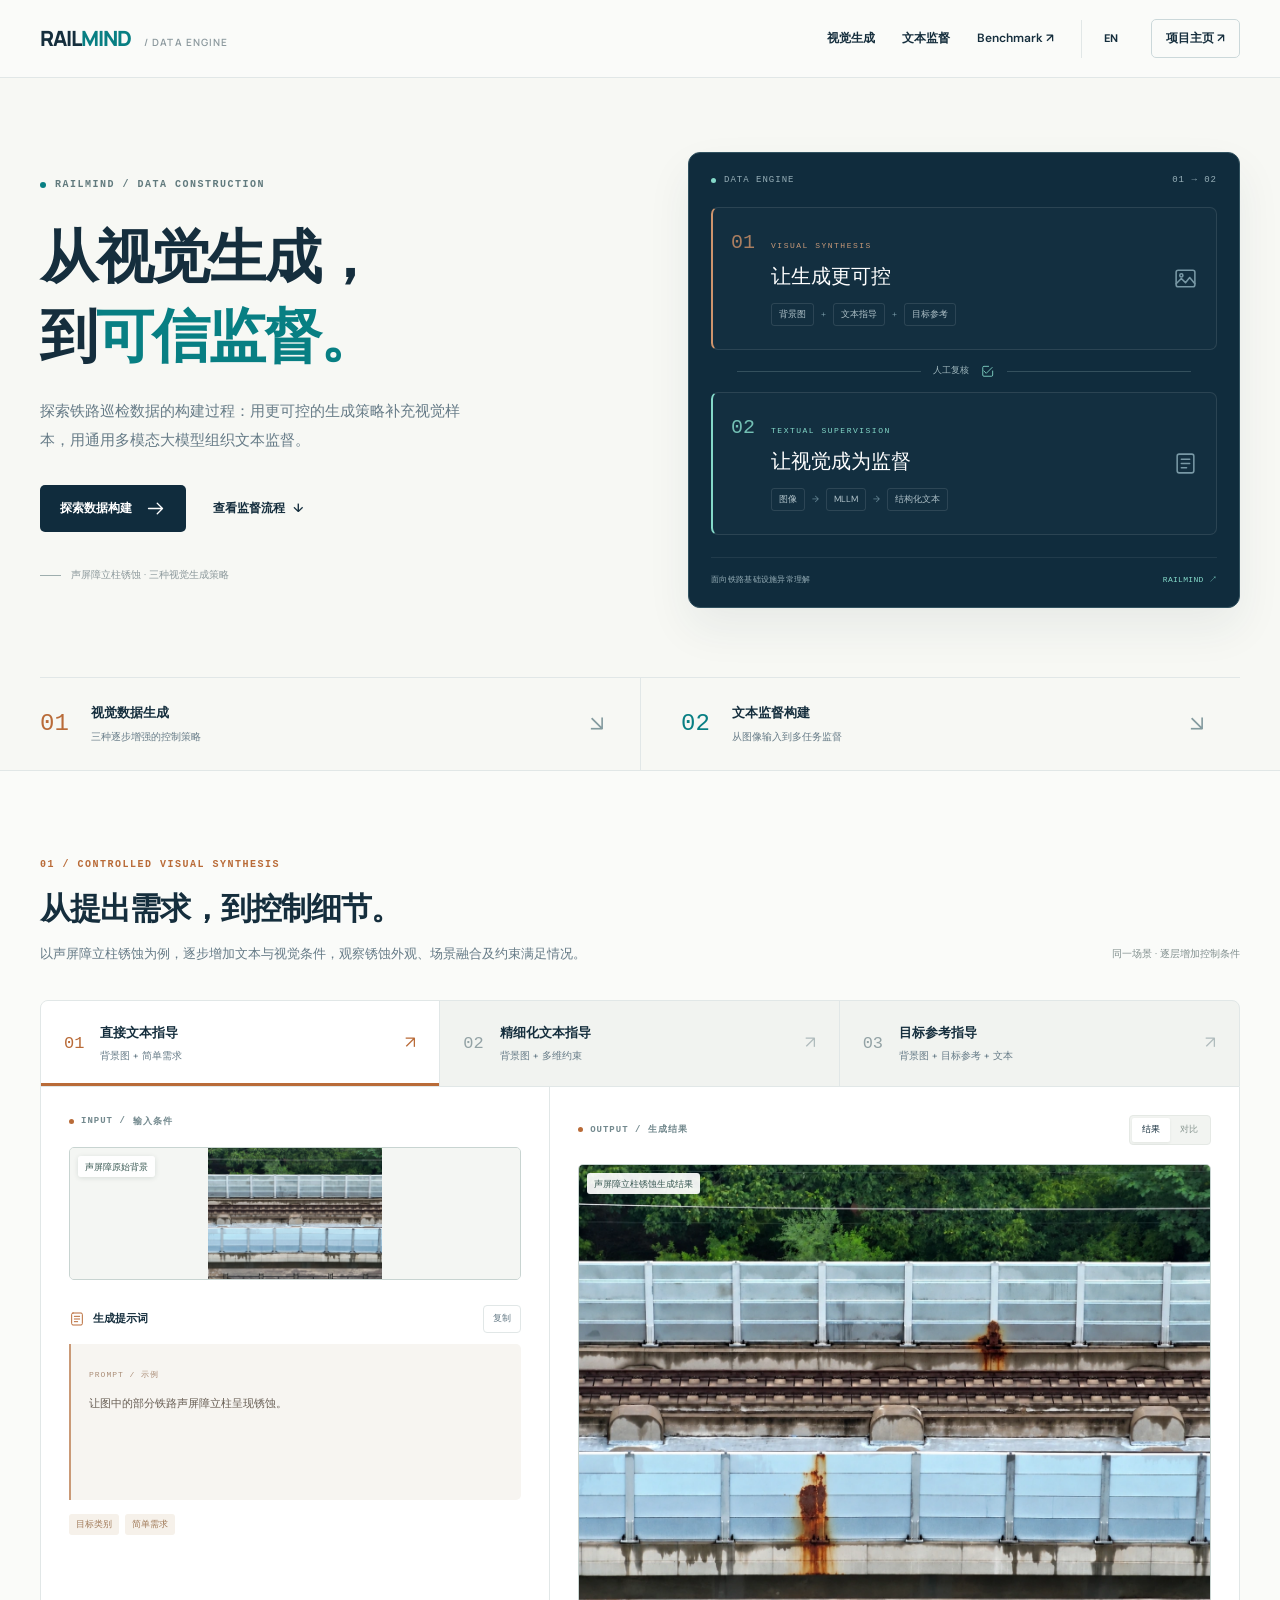
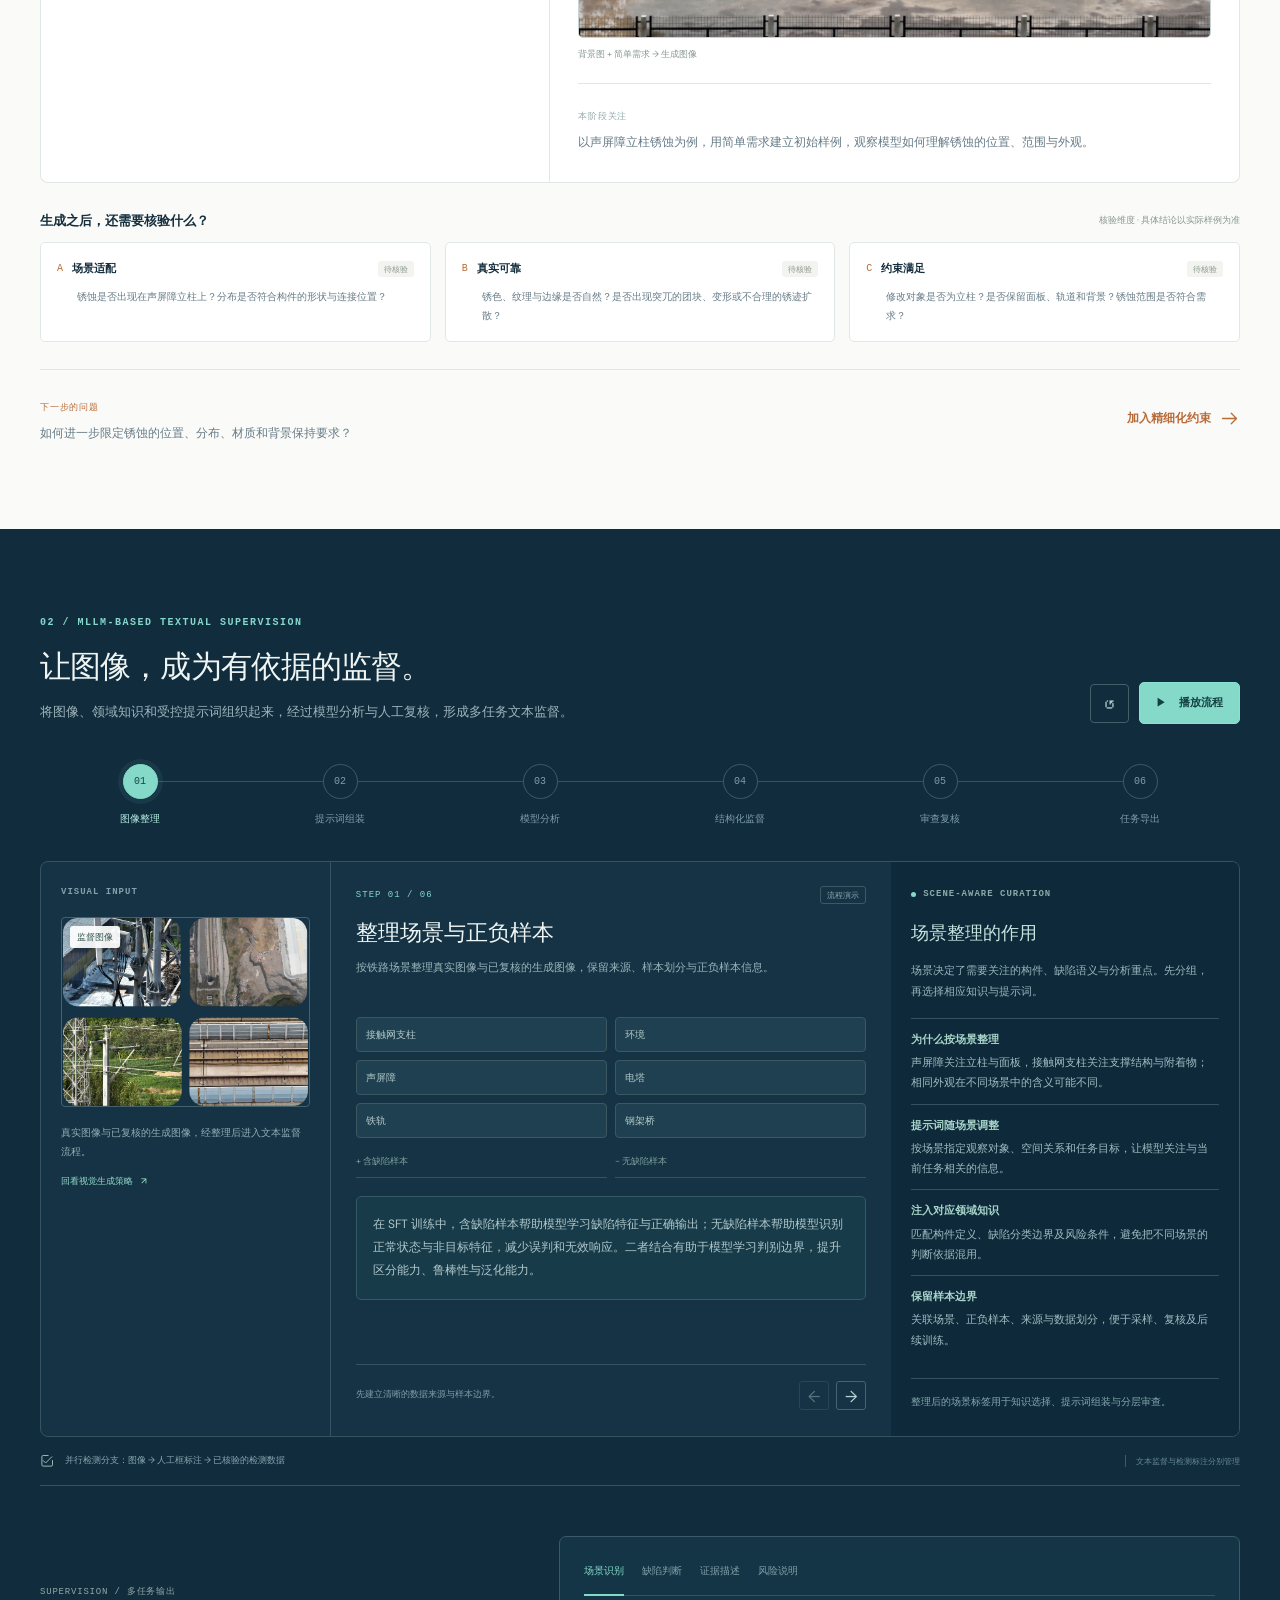
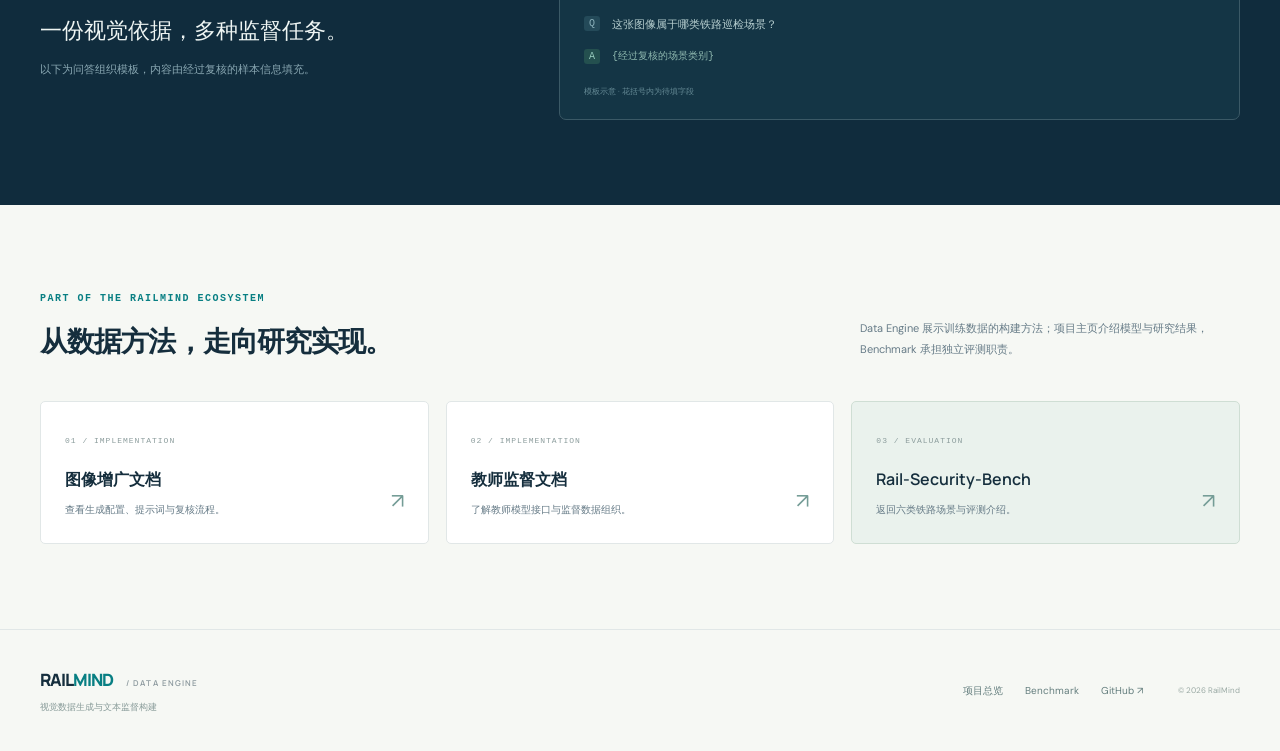
==== commit 792a809f: "Add stage-specific explanations, structured examples and cross-review methods" ====
--- a/data-engine/index.html
+++ b/data-engine/index.html
@@ -9,9 +9,9 @@
   <link rel="preconnect" href="https://fonts.googleapis.com">
   <link rel="preconnect" href="https://fonts.gstatic.com" crossorigin>
   <link href="https://fonts.googleapis.com/css2?family=DM+Sans:wght@400;500;600;700&family=Manrope:wght@400;500;600;700;800&display=swap" rel="stylesheet">
-  <link rel="stylesheet" href="styles.css?v=prompt-plan-1">
-  <script src="content.js?v=prompt-plan-1" defer></script>
-  <script src="app.js?v=teacher-schema-1" defer></script>
+  <link rel="stylesheet" href="styles.css?v=workflow-panels-1">
+  <script src="content.js?v=workflow-panels-1" defer></script>
+  <script src="app.js?v=workflow-panels-1" defer></script>
 </head>
 <body>
 <svg class="icon-library" aria-hidden="true" xmlns="http://www.w3.org/2000/svg"><defs>
@@ -90,7 +90,7 @@
       <div class="flow-body" id="flow-panel" role="tabpanel" tabindex="0">
         <div class="flow-source"><div class="panel-label">VISUAL INPUT</div><div id="supervision-slot" class="media-slot supervision-slot"></div><p data-i18n="sourceDescription">真实图像与已复核的生成图像，经整理后进入文本监督流程。</p><a class="inline-link" href="#synthesis"><span data-i18n="backToSynthesis">回看视觉生成策略</span> ↗</a></div>
         <div class="flow-detail"><div class="step-topline"><span class="step-counter" id="step-counter">STEP 01 / 06</span><span class="demo-badge" data-i18n="workflowDemo">流程演示</span></div><h3 id="step-title"></h3><p id="step-description" class="step-description"></p><div id="step-content" class="step-content"></div><div class="step-bottom"><span id="step-purpose"></span><div><button id="flow-prev" type="button" class="step-nav" data-i18n-aria="previousStep">←</button><button id="flow-next" type="button" class="step-nav" data-i18n-aria="nextStep">→</button></div></div></div>
-        <aside class="supervision-output"><div class="panel-label"><span class="label-dot"></span><span data-i18n="supervisionSchema">监督结构</span></div><div class="schema-title"><svg class="icon"><use href="#i-text"/></svg><b>supervision.json</b></div><pre id="schema-preview"></pre><p class="schema-note" data-i18n="schemaNote">字段结构示意。图像与真实模型输出将在项目仓库开放</p><div class="schema-footer"><span data-i18n="exportGate">通过复核后导出</span><svg class="icon"><use href="#i-check"/></svg></div></aside>
+        <aside id="stage-insight" class="supervision-output" aria-live="polite"><div class="panel-label"><span class="label-dot"></span><span data-i18n="supervisionSchema">监督结构</span></div><div class="schema-title"><svg class="icon"><use href="#i-text"/></svg><b>supervision.json</b></div><pre id="schema-preview"></pre><p class="schema-note" data-i18n="schemaNote">字段结构示意。图像与真实模型输出将在项目仓库开放</p><div class="schema-footer"><span data-i18n="exportGate">通过复核后导出</span><svg class="icon"><use href="#i-check"/></svg></div></aside>
       </div>
       <div class="parallel-branch"><svg class="icon"><use href="#i-check"/></svg><span data-i18n="detectionBranch">并行检测分支：图像 → 人工框标注 → 已核验的检测数据</span><span class="branch-separator"></span><span data-i18n="detectionNote">文本监督与检测标注分别管理</span></div>
       <div class="task-preview"><div class="task-preview-heading"><span class="mini-label" data-i18n="taskOutput">SUPERVISION / 多任务输出</span><h3 data-i18n="taskTitle">一份视觉依据，多种监督任务。</h3><p data-i18n="taskDescription">以下为问答组织模板，内容由经过复核的样本信息填充。</p></div><div class="task-card"><div id="task-tabs" class="task-tabs" role="tablist" aria-label="Supervision tasks"></div><div id="task-panel" role="tabpanel" tabindex="0"><div class="qa-row"><span>Q</span><p id="task-question"></p></div><div class="qa-row answer"><span>A</span><p id="task-answer"></p></div></div><div class="template-note" data-i18n="templateNote">模板示意 · 花括号内为待填字段</div></div></div>
@@ -104,3 +104,4 @@
 </body>
 </html>
 
+
--- a/data-engine/styles.css
+++ b/data-engine/styles.css
@@ -13,3 +13,10 @@
 .json-comment{color:#9bb3a6;font-style:italic}.teacher-models{display:grid;grid-template-columns:repeat(2,minmax(0,1fr));gap:8px;margin-top:12px}.teacher-model{display:flex;align-items:center;gap:9px;border:1px solid #3d5f68;border-radius:5px;padding:9px;background:#183b49;color:#c7e7e3;font:12px var(--font);min-width:0}.teacher-logo{width:32px;height:32px;display:grid;place-items:center;flex-shrink:0;background:#fff;border-radius:7px;padding:4px}.teacher-logo img{width:24px;height:24px;display:block}#supervision-slot,#supervision-slot img{background:transparent}#supervision-slot:before{display:none}
 
 .prompt-excerpt{white-space:pre-line}
+
+/* Step-specific explanations follow the active pipeline stage. */
+.workflow-copy{font-size:12px;line-height:1.95;color:#b0c8cc;margin-top:18px}.sample-balance{padding:16px;border:1px solid #365965;border-radius:5px;background:#183b49}.insight-title{font-size:18px;font-weight:500;color:#c4e4df;margin:17px 0 10px}.insight-intro,.insight-note{font-size:11px;line-height:1.9;color:#97b7bd}.insight-cards{display:grid;gap:11px;margin:16px 0}.insight-card{border-top:1px solid #34525e;padding-top:11px}.insight-card h5{font:600 11px/1.65 var(--font);color:#a8d4c9;margin:0 0 4px}.insight-card p{font-size:11px;line-height:1.85;color:#9fbdc3}.insight-note{border-top:1px solid #34525e;padding-top:13px;margin-top:12px;font-size:10px;color:#82a8ae}.stage-explanation .panel-label{line-height:1.6}.request-route{display:flex;align-items:center;flex-wrap:wrap;gap:8px;margin:17px 0;color:#8fc3b5;font-size:10px}.request-route span{padding:6px 9px;border:1px solid #40616a;border-radius:4px}.request-route b{font-weight:400}.example-fields{display:grid;grid-template-columns:repeat(2,minmax(0,1fr));gap:12px}.example-fields section,.review-methods section{padding:14px;border:1px solid #3a5a66;border-radius:5px;background:#183b49}.example-fields h4,.review-methods h4,.vector-heading{font:600 12px/1.6 var(--font);color:#a8d4c9;margin:0 0 7px}.example-fields p,.review-methods p{font-size:12px;line-height:1.85;color:#b0c8cc}.review-methods{display:grid;gap:10px}.vector-heading{margin-top:19px}.vector-fields{display:flex;flex-wrap:wrap;gap:7px}.vector-fields span{padding:5px 8px;border:1px solid #42626c;border-radius:4px;color:#a4c7c4;font-size:10px}.vector-route{font-size:11px;margin-top:12px}.teacher-models{margin-top:0}
+@media(max-width:1050px){.supervision-output.stage-explanation{display:block}.stage-explanation .insight-cards{grid-template-columns:repeat(2,minmax(0,1fr));gap:13px 24px}.stage-explanation .insight-title{margin-top:12px}.stage-explanation .insight-note{margin-top:8px}}
+@media(max-width:760px){.supervision-output.stage-explanation{display:flex;flex-direction:column}.stage-explanation .insight-cards{grid-template-columns:1fr 1fr}.sample-balance{font-size:12px}.workflow-copy{margin-top:15px}}
+@media(max-width:420px){.example-fields,.stage-explanation .insight-cards{grid-template-columns:1fr}.insight-card p,.insight-intro{font-size:12px}}
+
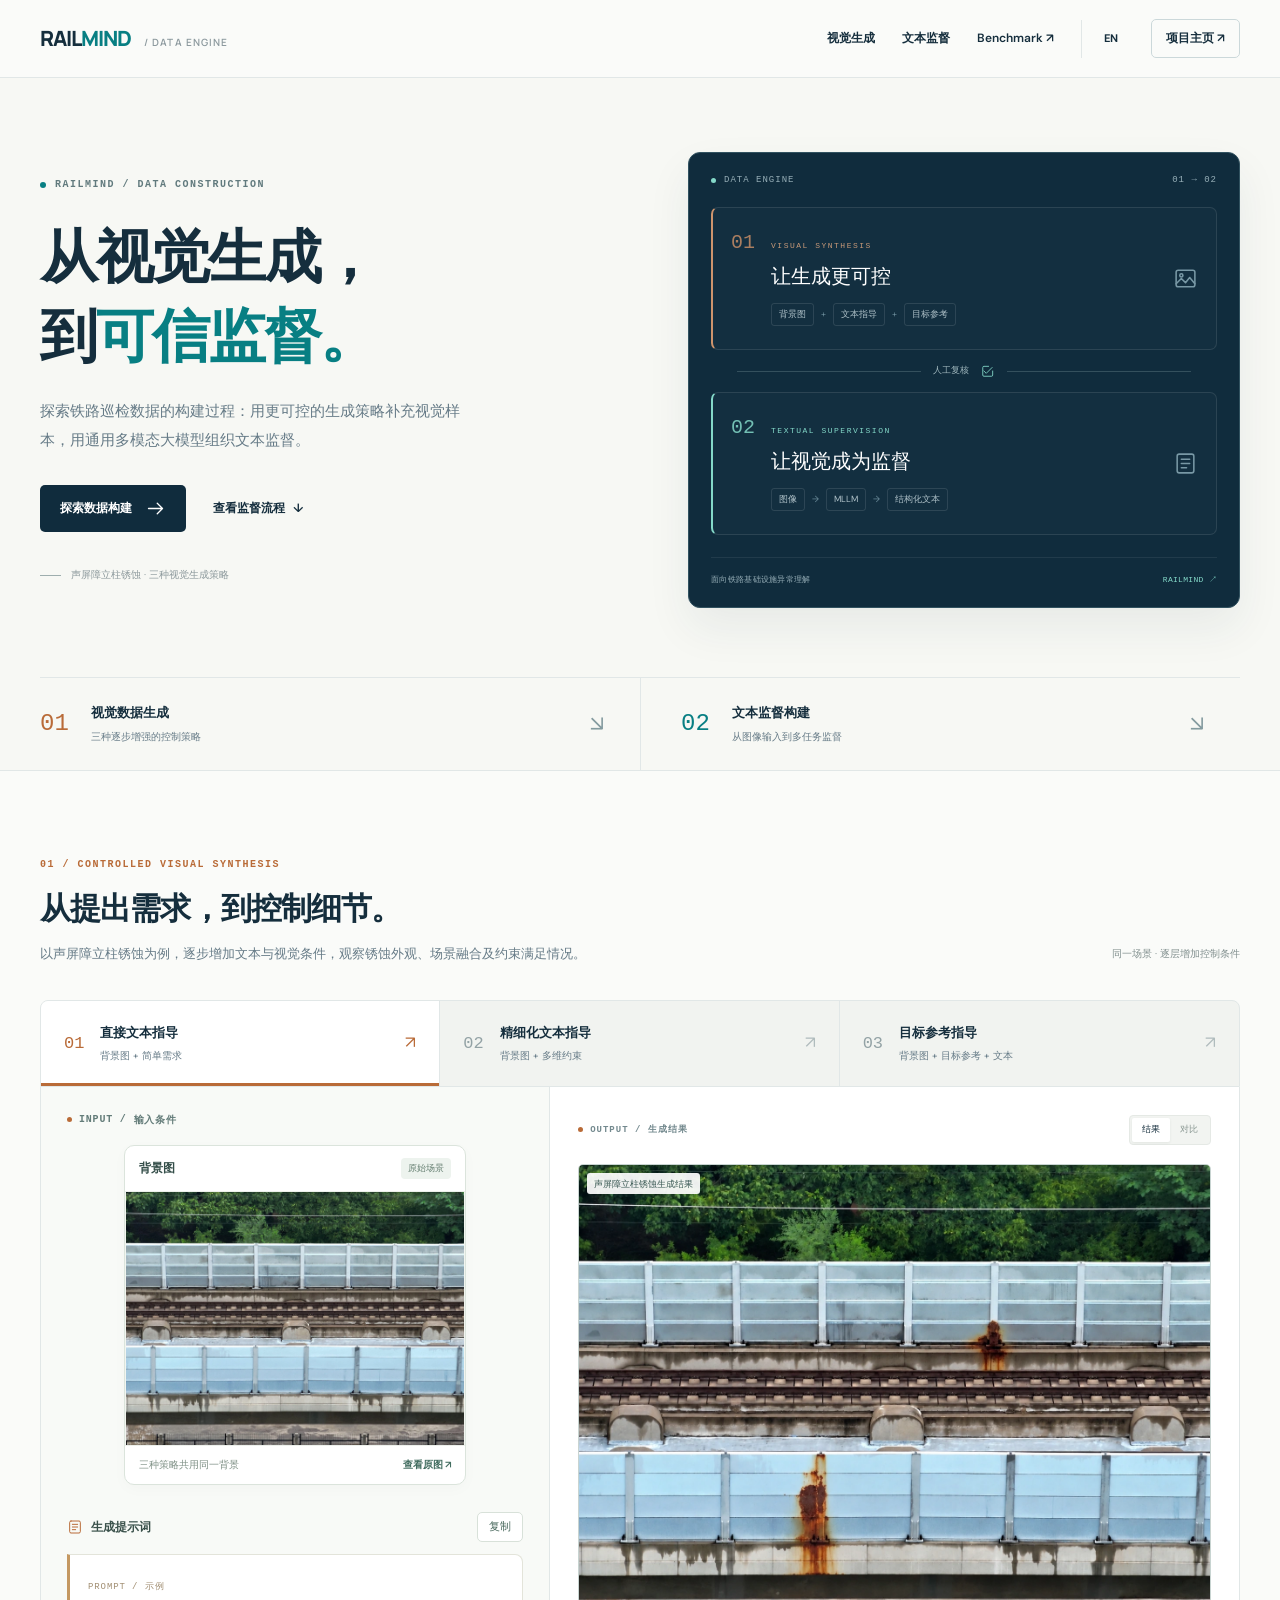
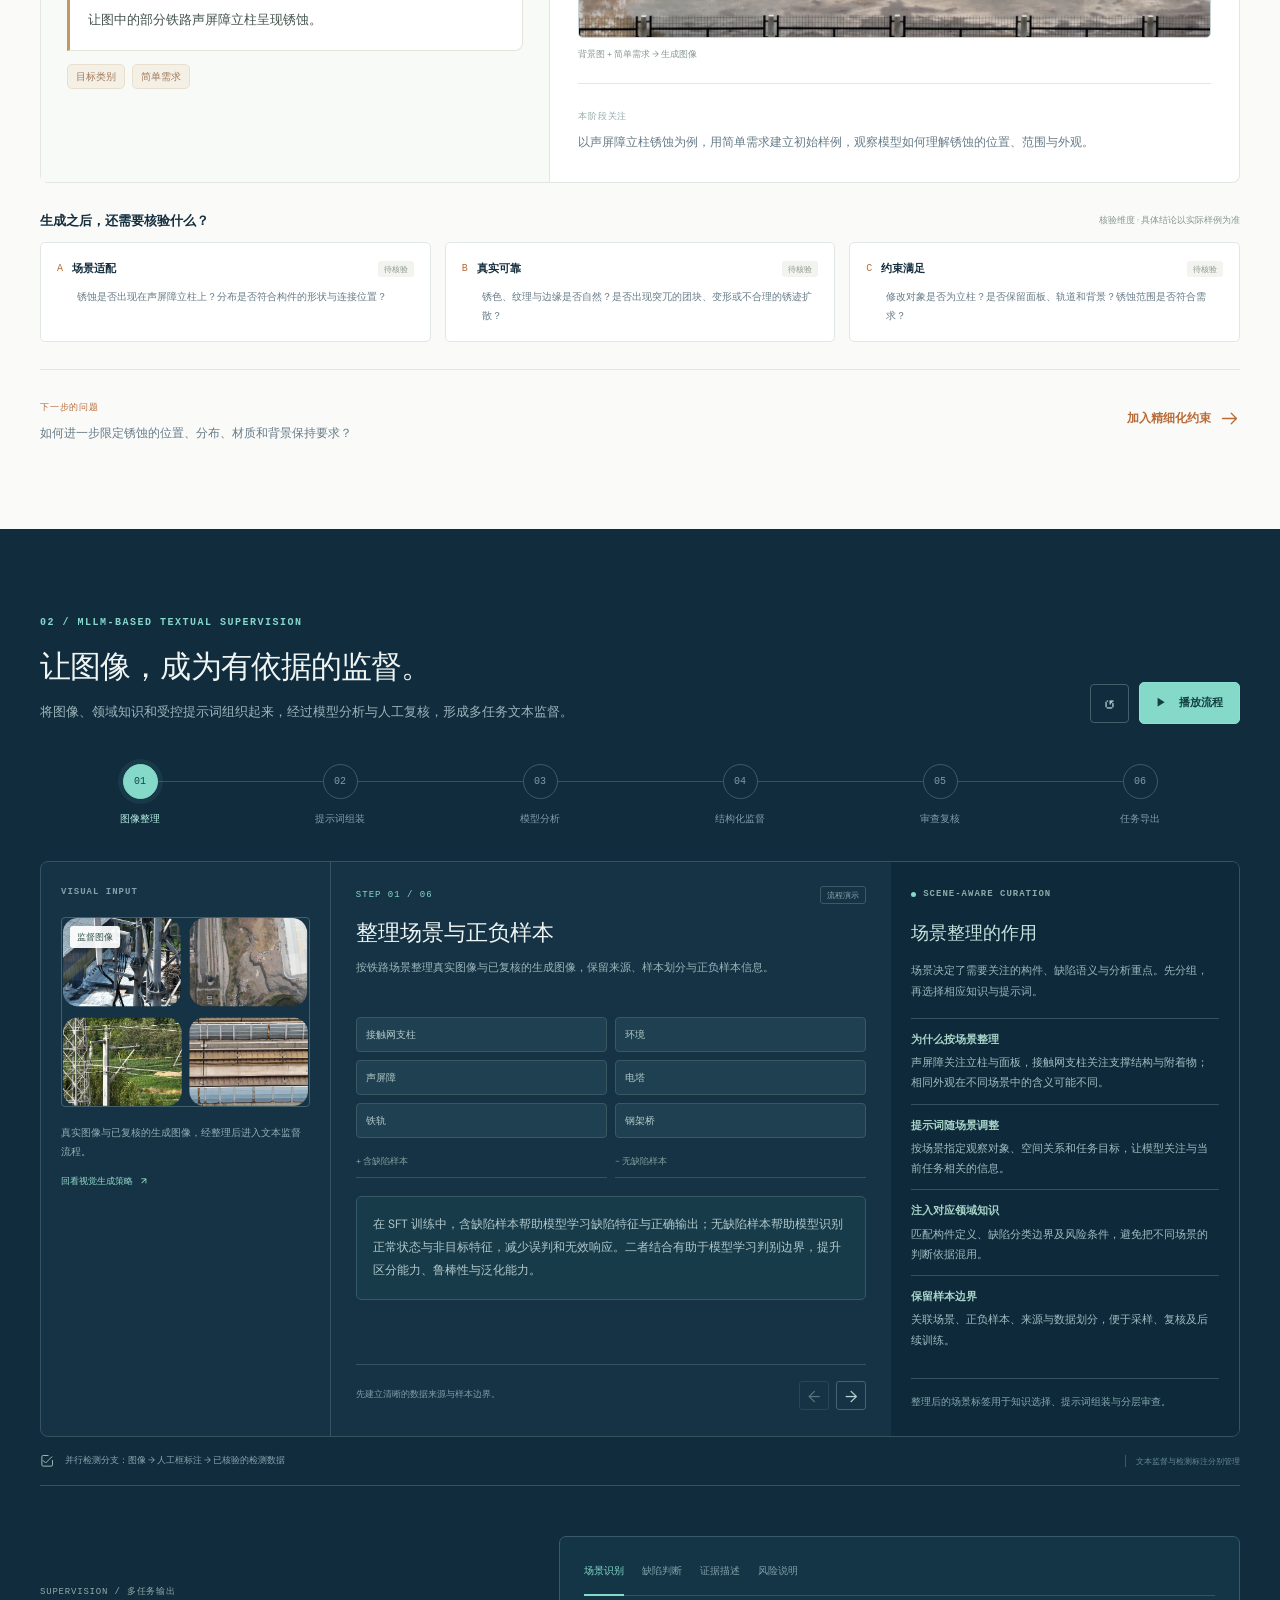
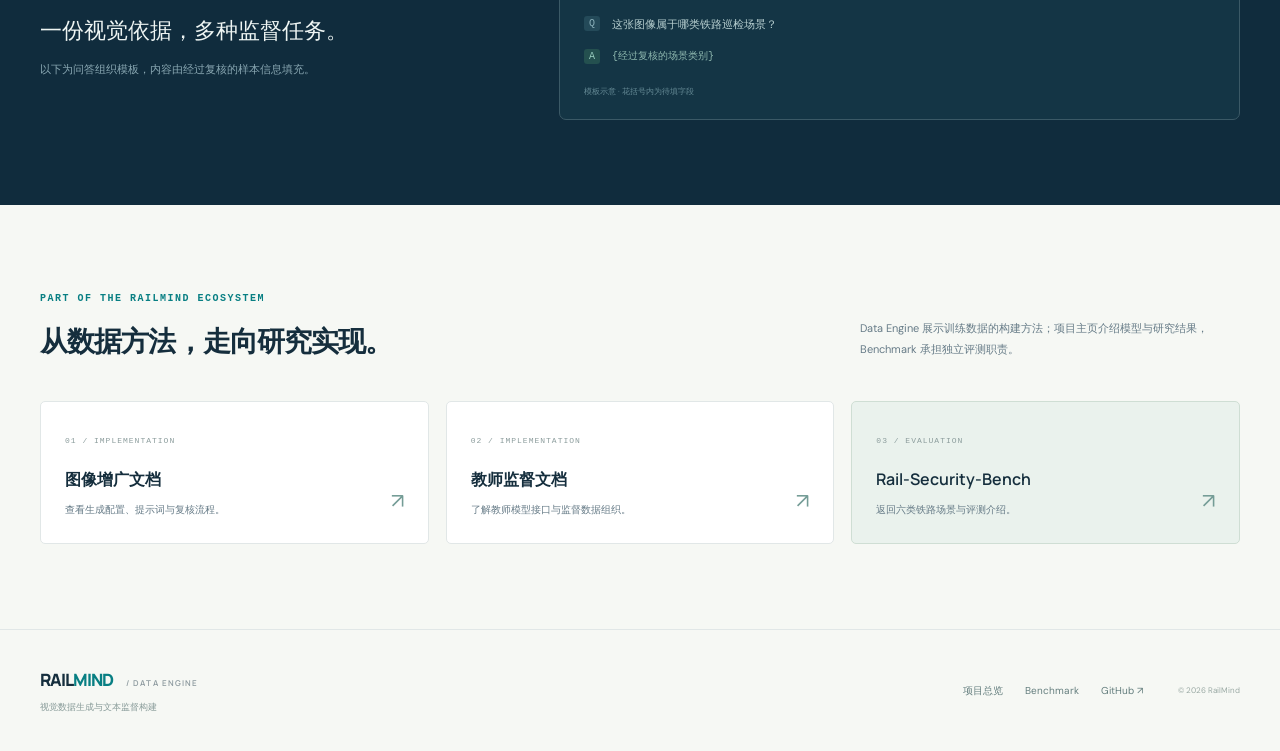
==== commit 8637d556: "Redesign synthesis input cards and scale shared backgrounds to 75 percent" ====
--- a/data-engine/index.html
+++ b/data-engine/index.html
@@ -1,107 +1,109 @@
-<!doctype html>
-<html lang="zh-CN">
-<head>
-  <meta charset="utf-8">
-  <meta name="viewport" content="width=device-width,initial-scale=1">
-  <meta name="description" content="RailMind Data Engine — an interactive guide to controlled visual synthesis and MLLM-generated textual supervision for railway infrastructure inspection.">
-  <meta name="theme-color" content="#102c3d">
-  <title>Data Engine | RailMind</title>
-  <link rel="preconnect" href="https://fonts.googleapis.com">
-  <link rel="preconnect" href="https://fonts.gstatic.com" crossorigin>
-  <link href="https://fonts.googleapis.com/css2?family=DM+Sans:wght@400;500;600;700&family=Manrope:wght@400;500;600;700;800&display=swap" rel="stylesheet">
-  <link rel="stylesheet" href="styles.css?v=workflow-panels-1">
-  <script src="content.js?v=workflow-panels-1" defer></script>
-  <script src="app.js?v=workflow-panels-1" defer></script>
-</head>
-<body>
-<svg class="icon-library" aria-hidden="true" xmlns="http://www.w3.org/2000/svg"><defs>
-  <symbol id="i-image" viewBox="0 0 24 24"><rect x="3" y="4" width="18" height="16" rx="2"/><circle cx="8" cy="9" r="1.5"/><path d="m3 17 5-5 4 4 4-5 5 6"/></symbol>
-  <symbol id="i-arrow" viewBox="0 0 24 24"><path d="M4 12h16m-6-6 6 6-6 6"/></symbol>
-  <symbol id="i-spark" viewBox="0 0 24 24"><path d="m12 3 2.5 6.5L21 12l-6.5 2.5L12 21l-2.5-6.5L3 12l6.5-2.5L12 3Z"/></symbol>
-  <symbol id="i-check" viewBox="0 0 24 24"><path d="m5 12 4 4L19 6"/><path d="M20 12v7a2 2 0 0 1-2 2H5a2 2 0 0 1-2-2V6a2 2 0 0 1 2-2h8"/></symbol>
-  <symbol id="i-text" viewBox="0 0 24 24"><rect x="4" y="3" width="16" height="18" rx="2"/><path d="M8 8h8M8 12h8M8 16h5"/></symbol>
-</defs></svg>
-<a class="skip-link" href="#main" data-i18n="skip">跳至内容</a>
-<header class="site-header">
-  <div class="container nav-inner">
-    <a class="brand" href="../">RAIL<span>MIND</span><small>/ DATA ENGINE</small></a>
-    <button id="menu-toggle" class="menu-toggle" type="button" aria-expanded="false" aria-controls="navigation" data-i18n-aria="menu">☰</button>
-    <nav id="navigation" aria-label="Main navigation">
-      <a href="#synthesis" data-i18n="navVisual">视觉生成</a><a href="#supervision" data-i18n="navText">文本监督</a><a href="../#benchmark">Benchmark ↗</a>
-      <button id="language" class="language" type="button" aria-label="Switch language">EN</button>
-      <a href="../" class="back-home" data-i18n="backHome">项目主页 ↗</a>
-    </nav>
-  </div>
-</header>
-<main id="main">
-  <section class="hero">
-    <div class="container hero-grid">
-      <div class="hero-copy">
-        <div class="eyebrow"><span class="small-dot"></span> RAILMIND / DATA CONSTRUCTION</div>
-        <h1 data-i18n-html="heroTitle">从视觉生成，<br>到<span>可信监督。</span></h1>
-        <p class="hero-description" data-i18n="heroDescription">探索铁路巡检数据的构建过程：用更可控的生成策略补充视觉样本，用通用多模态大模型组织文本监督。</p>
-        <div class="hero-actions"><a class="button primary" href="#synthesis"><span data-i18n="startExplore">探索数据构建</span><svg class="icon"><use href="#i-arrow"/></svg></a><a class="text-link" href="#supervision"><span data-i18n="watchFlow">查看监督流程</span> ↓</a></div>
-        <div class="hero-note"><span class="note-line"></span><span data-i18n="heroNote">声屏障立柱锈蚀 · 三种视觉生成策略</span></div>
-      </div>
-      <div class="engine-map" aria-label="Visual synthesis and textual supervision overview">
-        <div class="map-top"><span><span class="live-dot"></span> DATA ENGINE</span><span class="mono">01 → 02</span></div>
-        <div class="map-lane warm"><div class="map-index">01</div><div class="map-lane-body"><span class="map-tag">VISUAL SYNTHESIS</span><h2 data-i18n="mapVisual">让生成更可控</h2><div class="map-tokens"><span data-i18n="background">背景图</span><b>+</b><span data-i18n="prompt">文本指导</span><b>+</b><span data-i18n="reference">目标参考</span></div></div><svg class="icon"><use href="#i-image"/></svg></div>
-        <div class="map-bridge"><span class="bridge-line"></span><span data-i18n="humanReview">人工复核</span><svg class="icon"><use href="#i-check"/></svg><span class="bridge-line"></span></div>
-        <div class="map-lane cool"><div class="map-index">02</div><div class="map-lane-body"><span class="map-tag">TEXTUAL SUPERVISION</span><h2 data-i18n="mapText">让视觉成为监督</h2><div class="map-tokens"><span data-i18n="image">图像</span><b>→</b><span>MLLM</span><b>→</b><span data-i18n="structuredText">结构化文本</span></div></div><svg class="icon"><use href="#i-text"/></svg></div>
-        <div class="map-bottom"><span data-i18n="mapBottom">面向铁路基础设施异常理解</span><span>RAILMIND ↗</span></div>
-      </div>
-    </div>
-    <div class="container chapter-strip"><a href="#synthesis"><span class="chapter-number warm-text">01</span><span><b data-i18n="stripVisual">视觉数据生成</b><small data-i18n="stripVisualSub">三种逐步增强的控制策略</small></span><span class="chapter-arrow">↘</span></a><a href="#supervision"><span class="chapter-number cool-text">02</span><span><b data-i18n="stripText">文本监督构建</b><small data-i18n="stripTextSub">从图像输入到多任务监督</small></span><span class="chapter-arrow">↘</span></a></div>
-  </section>
-
-  <section class="section synthesis" id="synthesis" aria-labelledby="synthesis-title">
-    <div class="container">
-      <div class="section-heading"><div><div class="eyebrow warm-text">01 / CONTROLLED VISUAL SYNTHESIS</div><h2 id="synthesis-title" data-i18n="visualTitle">从提出需求，到控制细节。</h2><p class="section-description" data-i18n="visualDescription">以声屏障立柱锈蚀为例，逐步增加文本与视觉条件，观察锈蚀外观、场景融合及约束满足情况。</p></div><span class="section-side-note" data-i18n="visualSide">同一场景 · 逐层增加控制条件</span></div>
-      <div class="strategy-tabs" role="tablist" aria-label="Generation strategies">
-        <button id="strategy-tab-0" class="strategy-tab" type="button" role="tab" aria-selected="true" aria-controls="strategy-panel" data-strategy="0"><span class="tab-num">01</span><span><b data-i18n="simpleTitle">直接文本指导</b><small data-i18n="simpleSub">背景图 + 简单需求</small></span><span class="tab-arrow">↗</span></button>
-        <button id="strategy-tab-1" class="strategy-tab" type="button" role="tab" aria-selected="false" aria-controls="strategy-panel" tabindex="-1" data-strategy="1"><span class="tab-num">02</span><span><b data-i18n="refinedTitle">精细化文本指导</b><small data-i18n="refinedSub">背景图 + 多维约束</small></span><span class="tab-arrow">↗</span></button>
-        <button id="strategy-tab-2" class="strategy-tab" type="button" role="tab" aria-selected="false" aria-controls="strategy-panel" tabindex="-1" data-strategy="2"><span class="tab-num">03</span><span><b data-i18n="referenceTitle">目标参考指导</b><small data-i18n="referenceSub">背景图 + 目标参考 + 文本</small></span><span class="tab-arrow">↗</span></button>
-      </div>
-      <div id="strategy-panel" role="tabpanel" aria-labelledby="strategy-tab-0" class="strategy-panel" tabindex="0">
-        <div class="strategy-inputs">
-          <div class="panel-label"><span class="label-dot warm-bg"></span> INPUT / <span data-i18n="inputConditions">输入条件</span></div>
-          <div class="input-images"><div id="background-slot" class="media-slot small-slot"></div><div id="reference-slot" class="media-slot small-slot" hidden></div></div>
-          <div class="prompt-heading"><span><svg class="icon"><use href="#i-text"/></svg><b data-i18n="generationPrompt">生成提示词</b></span><button id="copy-prompt" type="button" class="quiet-button" data-i18n="copy">复制</button></div>
-          <div class="prompt-box"><span class="code-eyebrow" data-i18n="promptExample">PROMPT / 示例</span><p id="generation-prompt"></p></div>
-          <div id="constraint-tags" class="constraint-tags"></div>
-        </div>
-        <div class="strategy-output">
-          <div class="output-header"><div class="panel-label"><span class="label-dot warm-bg"></span> OUTPUT / <span data-i18n="generatedResult">生成结果</span></div><div class="segmented" aria-label="Result view"><button type="button" id="view-result" aria-pressed="true" data-i18n="resultView">结果</button><button type="button" id="view-compare" aria-pressed="false" data-i18n="compareView">对比</button></div></div>
-          <div id="result-display" class="result-display"></div>
-          <div class="output-caption"><span id="strategy-caption"></span><span class="pending-label" data-i18n="pendingImages">图像待补充</span></div>
-          <div class="strategy-explanation"><span class="mini-label" data-i18n="strategyFocus">本阶段关注</span><p id="strategy-description"></p></div>
-        </div>
-      </div>
-      <div class="review-heading"><h3 data-i18n="reviewTitle">生成之后，还需要核验什么？</h3><span data-i18n="reviewNote">核验维度 · 具体结论以实际样例为准</span></div>
-      <div class="review-grid"><details open><summary><span class="review-num">A</span><span data-i18n="sceneFit">场景适配</span><span class="review-status" data-i18n="pendingReview">待核验</span></summary><p id="review-scene"></p></details><details open><summary><span class="review-num">B</span><span data-i18n="fidelity">真实可靠</span><span class="review-status" data-i18n="pendingReview">待核验</span></summary><p id="review-fidelity"></p></details><details open><summary><span class="review-num">C</span><span data-i18n="compliance">约束满足</span><span class="review-status" data-i18n="pendingReview">待核验</span></summary><p id="review-compliance"></p></details></div>
-      <div class="strategy-transition"><div><span class="mini-label warm-text" data-i18n="nextQuestion">下一步的问题</span><p id="transition-text"></p></div><a class="text-link" id="next-strategy" href="#supervision"><span id="next-strategy-label"></span><svg class="icon" aria-hidden="true"><use href="#i-arrow"/></svg></a></div>
-    </div>
-  </section>
-
-  <section class="section supervision" id="supervision" aria-labelledby="supervision-title">
-    <div class="container">
-      <div class="section-heading"><div><div class="eyebrow">02 / MLLM-BASED TEXTUAL SUPERVISION</div><h2 id="supervision-title" data-i18n="textTitle">让图像，成为有依据的监督。</h2><p class="section-description" data-i18n="textDescription">将图像、领域知识和受控提示词组织起来，经过模型分析与人工复核，形成多任务文本监督。</p></div><div class="flow-controls"><button type="button" id="flow-reset" class="flow-reset" data-i18n-aria="replay">↺</button><button type="button" class="button play-button" id="flow-play"><span id="play-icon">▶</span><span id="play-label" data-i18n="playFlow">播放流程</span></button></div></div>
-      <div class="pipeline-track"><div class="pipeline-progress" id="pipeline-progress"></div><div id="pipeline-steps" class="pipeline-steps" role="tablist" aria-label="Data engine steps"></div></div>
-      <div class="flow-body" id="flow-panel" role="tabpanel" tabindex="0">
-        <div class="flow-source"><div class="panel-label">VISUAL INPUT</div><div id="supervision-slot" class="media-slot supervision-slot"></div><p data-i18n="sourceDescription">真实图像与已复核的生成图像，经整理后进入文本监督流程。</p><a class="inline-link" href="#synthesis"><span data-i18n="backToSynthesis">回看视觉生成策略</span> ↗</a></div>
-        <div class="flow-detail"><div class="step-topline"><span class="step-counter" id="step-counter">STEP 01 / 06</span><span class="demo-badge" data-i18n="workflowDemo">流程演示</span></div><h3 id="step-title"></h3><p id="step-description" class="step-description"></p><div id="step-content" class="step-content"></div><div class="step-bottom"><span id="step-purpose"></span><div><button id="flow-prev" type="button" class="step-nav" data-i18n-aria="previousStep">←</button><button id="flow-next" type="button" class="step-nav" data-i18n-aria="nextStep">→</button></div></div></div>
-        <aside id="stage-insight" class="supervision-output" aria-live="polite"><div class="panel-label"><span class="label-dot"></span><span data-i18n="supervisionSchema">监督结构</span></div><div class="schema-title"><svg class="icon"><use href="#i-text"/></svg><b>supervision.json</b></div><pre id="schema-preview"></pre><p class="schema-note" data-i18n="schemaNote">字段结构示意。图像与真实模型输出将在项目仓库开放</p><div class="schema-footer"><span data-i18n="exportGate">通过复核后导出</span><svg class="icon"><use href="#i-check"/></svg></div></aside>
-      </div>
-      <div class="parallel-branch"><svg class="icon"><use href="#i-check"/></svg><span data-i18n="detectionBranch">并行检测分支：图像 → 人工框标注 → 已核验的检测数据</span><span class="branch-separator"></span><span data-i18n="detectionNote">文本监督与检测标注分别管理</span></div>
-      <div class="task-preview"><div class="task-preview-heading"><span class="mini-label" data-i18n="taskOutput">SUPERVISION / 多任务输出</span><h3 data-i18n="taskTitle">一份视觉依据，多种监督任务。</h3><p data-i18n="taskDescription">以下为问答组织模板，内容由经过复核的样本信息填充。</p></div><div class="task-card"><div id="task-tabs" class="task-tabs" role="tablist" aria-label="Supervision tasks"></div><div id="task-panel" role="tabpanel" tabindex="0"><div class="qa-row"><span>Q</span><p id="task-question"></p></div><div class="qa-row answer"><span>A</span><p id="task-answer"></p></div></div><div class="template-note" data-i18n="templateNote">模板示意 · 花括号内为待填字段</div></div></div>
-    </div>
-  </section>
-
-  <section class="resources section" id="resources"><div class="container"><div class="resource-intro"><div><div class="eyebrow cool-text">PART OF THE RAILMIND ECOSYSTEM</div><h2 data-i18n="resourceTitle">从数据方法，走向研究实现。</h2></div><p data-i18n="resourceDescription">Data Engine 展示训练数据的构建方法；项目主页介绍模型与研究结果，Benchmark 承担独立评测职责。</p></div><div class="resource-grid"><a class="resource-card" href="https://github.com/chaomacv/RailMind/blob/main/docs/04_augmentation.md" target="_blank" rel="noopener"><span class="resource-number">01 / IMPLEMENTATION</span><h3 data-i18n="augmentationDocs">图像增广文档</h3><p data-i18n="augmentationDocsSub">查看生成配置、提示词与复核流程。</p><span class="resource-arrow">↗</span></a><a class="resource-card" href="https://github.com/chaomacv/RailMind/blob/main/docs/03_data_engine.md" target="_blank" rel="noopener"><span class="resource-number">02 / IMPLEMENTATION</span><h3 data-i18n="teacherDocs">教师监督文档</h3><p data-i18n="teacherDocsSub">了解教师模型接口与监督数据组织。</p><span class="resource-arrow">↗</span></a><a class="resource-card benchmark-resource" href="../#benchmark"><span class="resource-number">03 / EVALUATION</span><h3>Rail-Security-Bench</h3><p data-i18n="benchmarkSub">返回六类铁路场景与评测介绍。</p><span class="resource-arrow">↗</span></a></div></div></section>
-</main>
-<footer class="site-footer"><div class="container footer-inner"><div><a class="brand" href="../">RAIL<span>MIND</span><small>/ DATA ENGINE</small></a><p data-i18n="footerText">视觉数据生成与文本监督构建</p></div><div class="footer-links"><a href="../" data-i18n="projectOverview">项目总览</a><a href="../#benchmark">Benchmark</a><a href="https://github.com/chaomacv/RailMind" target="_blank" rel="noopener">GitHub ↗</a><span>© 2026 RailMind</span></div></div></footer>
-<div id="toast" class="toast" role="status"></div>
-</body>
-</html>
+<!doctype html>
+<html lang="zh-CN">
+<head>
+  <meta charset="utf-8">
+  <meta name="viewport" content="width=device-width,initial-scale=1">
+  <meta name="description" content="RailMind Data Engine — an interactive guide to controlled visual synthesis and MLLM-generated textual supervision for railway infrastructure inspection.">
+  <meta name="theme-color" content="#102c3d">
+  <title>Data Engine | RailMind</title>
+  <link rel="preconnect" href="https://fonts.googleapis.com">
+  <link rel="preconnect" href="https://fonts.gstatic.com" crossorigin>
+  <link href="https://fonts.googleapis.com/css2?family=DM+Sans:wght@400;500;600;700&family=Manrope:wght@400;500;600;700;800&display=swap" rel="stylesheet">
+  <link rel="stylesheet" href="styles.css?v=input-cards-2">
+  <script src="content.js?v=input-cards-1" defer></script>
+  <script src="app.js?v=input-cards-1" defer></script>
+</head>
+<body>
+<svg class="icon-library" aria-hidden="true" xmlns="http://www.w3.org/2000/svg"><defs>
+  <symbol id="i-image" viewBox="0 0 24 24"><rect x="3" y="4" width="18" height="16" rx="2"/><circle cx="8" cy="9" r="1.5"/><path d="m3 17 5-5 4 4 4-5 5 6"/></symbol>
+  <symbol id="i-arrow" viewBox="0 0 24 24"><path d="M4 12h16m-6-6 6 6-6 6"/></symbol>
+  <symbol id="i-spark" viewBox="0 0 24 24"><path d="m12 3 2.5 6.5L21 12l-6.5 2.5L12 21l-2.5-6.5L3 12l6.5-2.5L12 3Z"/></symbol>
+  <symbol id="i-check" viewBox="0 0 24 24"><path d="m5 12 4 4L19 6"/><path d="M20 12v7a2 2 0 0 1-2 2H5a2 2 0 0 1-2-2V6a2 2 0 0 1 2-2h8"/></symbol>
+  <symbol id="i-text" viewBox="0 0 24 24"><rect x="4" y="3" width="16" height="18" rx="2"/><path d="M8 8h8M8 12h8M8 16h5"/></symbol>
+</defs></svg>
+<a class="skip-link" href="#main" data-i18n="skip">跳至内容</a>
+<header class="site-header">
+  <div class="container nav-inner">
+    <a class="brand" href="../">RAIL<span>MIND</span><small>/ DATA ENGINE</small></a>
+    <button id="menu-toggle" class="menu-toggle" type="button" aria-expanded="false" aria-controls="navigation" data-i18n-aria="menu">☰</button>
+    <nav id="navigation" aria-label="Main navigation">
+      <a href="#synthesis" data-i18n="navVisual">视觉生成</a><a href="#supervision" data-i18n="navText">文本监督</a><a href="../#benchmark">Benchmark ↗</a>
+      <button id="language" class="language" type="button" aria-label="Switch language">EN</button>
+      <a href="../" class="back-home" data-i18n="backHome">项目主页 ↗</a>
+    </nav>
+  </div>
+</header>
+<main id="main">
+  <section class="hero">
+    <div class="container hero-grid">
+      <div class="hero-copy">
+        <div class="eyebrow"><span class="small-dot"></span> RAILMIND / DATA CONSTRUCTION</div>
+        <h1 data-i18n-html="heroTitle">从视觉生成，<br>到<span>可信监督。</span></h1>
+        <p class="hero-description" data-i18n="heroDescription">探索铁路巡检数据的构建过程：用更可控的生成策略补充视觉样本，用通用多模态大模型组织文本监督。</p>
+        <div class="hero-actions"><a class="button primary" href="#synthesis"><span data-i18n="startExplore">探索数据构建</span><svg class="icon"><use href="#i-arrow"/></svg></a><a class="text-link" href="#supervision"><span data-i18n="watchFlow">查看监督流程</span> ↓</a></div>
+        <div class="hero-note"><span class="note-line"></span><span data-i18n="heroNote">声屏障立柱锈蚀 · 三种视觉生成策略</span></div>
+      </div>
+      <div class="engine-map" aria-label="Visual synthesis and textual supervision overview">
+        <div class="map-top"><span><span class="live-dot"></span> DATA ENGINE</span><span class="mono">01 → 02</span></div>
+        <div class="map-lane warm"><div class="map-index">01</div><div class="map-lane-body"><span class="map-tag">VISUAL SYNTHESIS</span><h2 data-i18n="mapVisual">让生成更可控</h2><div class="map-tokens"><span data-i18n="background">背景图</span><b>+</b><span data-i18n="prompt">文本指导</span><b>+</b><span data-i18n="reference">目标参考</span></div></div><svg class="icon"><use href="#i-image"/></svg></div>
+        <div class="map-bridge"><span class="bridge-line"></span><span data-i18n="humanReview">人工复核</span><svg class="icon"><use href="#i-check"/></svg><span class="bridge-line"></span></div>
+        <div class="map-lane cool"><div class="map-index">02</div><div class="map-lane-body"><span class="map-tag">TEXTUAL SUPERVISION</span><h2 data-i18n="mapText">让视觉成为监督</h2><div class="map-tokens"><span data-i18n="image">图像</span><b>→</b><span>MLLM</span><b>→</b><span data-i18n="structuredText">结构化文本</span></div></div><svg class="icon"><use href="#i-text"/></svg></div>
+        <div class="map-bottom"><span data-i18n="mapBottom">面向铁路基础设施异常理解</span><span>RAILMIND ↗</span></div>
+      </div>
+    </div>
+    <div class="container chapter-strip"><a href="#synthesis"><span class="chapter-number warm-text">01</span><span><b data-i18n="stripVisual">视觉数据生成</b><small data-i18n="stripVisualSub">三种逐步增强的控制策略</small></span><span class="chapter-arrow">↘</span></a><a href="#supervision"><span class="chapter-number cool-text">02</span><span><b data-i18n="stripText">文本监督构建</b><small data-i18n="stripTextSub">从图像输入到多任务监督</small></span><span class="chapter-arrow">↘</span></a></div>
+  </section>
+
+  <section class="section synthesis" id="synthesis" aria-labelledby="synthesis-title">
+    <div class="container">
+      <div class="section-heading"><div><div class="eyebrow warm-text">01 / CONTROLLED VISUAL SYNTHESIS</div><h2 id="synthesis-title" data-i18n="visualTitle">从提出需求，到控制细节。</h2><p class="section-description" data-i18n="visualDescription">以声屏障立柱锈蚀为例，逐步增加文本与视觉条件，观察锈蚀外观、场景融合及约束满足情况。</p></div><span class="section-side-note" data-i18n="visualSide">同一场景 · 逐层增加控制条件</span></div>
+      <div class="strategy-tabs" role="tablist" aria-label="Generation strategies">
+        <button id="strategy-tab-0" class="strategy-tab" type="button" role="tab" aria-selected="true" aria-controls="strategy-panel" data-strategy="0"><span class="tab-num">01</span><span><b data-i18n="simpleTitle">直接文本指导</b><small data-i18n="simpleSub">背景图 + 简单需求</small></span><span class="tab-arrow">↗</span></button>
+        <button id="strategy-tab-1" class="strategy-tab" type="button" role="tab" aria-selected="false" aria-controls="strategy-panel" tabindex="-1" data-strategy="1"><span class="tab-num">02</span><span><b data-i18n="refinedTitle">精细化文本指导</b><small data-i18n="refinedSub">背景图 + 多维约束</small></span><span class="tab-arrow">↗</span></button>
+        <button id="strategy-tab-2" class="strategy-tab" type="button" role="tab" aria-selected="false" aria-controls="strategy-panel" tabindex="-1" data-strategy="2"><span class="tab-num">03</span><span><b data-i18n="referenceTitle">目标参考指导</b><small data-i18n="referenceSub">背景图 + 目标参考 + 文本</small></span><span class="tab-arrow">↗</span></button>
+      </div>
+      <div id="strategy-panel" role="tabpanel" aria-labelledby="strategy-tab-0" class="strategy-panel" tabindex="0">
+        <div class="strategy-inputs">
+          <div class="panel-label"><span class="label-dot warm-bg"></span> INPUT / <span data-i18n="inputConditions">输入条件</span></div>
+          <div class="input-images" id="synthesis-inputs"><figure class="input-image-card" id="background-card"><div class="input-card-heading"><span data-i18n="background">背景图</span><span class="input-role" data-i18n="originalScene">原始场景</span></div><a class="input-image-open" id="background-open" href="#synthesis" target="_blank" rel="noopener" data-i18n-aria="openBackground"><div id="background-slot" class="media-slot input-image-stage"></div></a><figcaption><span data-i18n="sharedBackground">三种策略共用同一背景</span><a id="background-view" href="#synthesis" target="_blank" rel="noopener"><span data-i18n="viewOriginal">查看原图</span> ↗</a></figcaption></figure><figure class="input-image-card" id="reference-card" hidden><div class="input-card-heading"><span data-i18n="reference">目标参考</span><span class="input-role" data-i18n="appearanceReference">外观参考</span></div><a class="input-image-open" id="reference-open" href="#synthesis" target="_blank" rel="noopener" data-i18n-aria="openReference"><div id="reference-slot" class="media-slot input-image-stage"></div></a><figcaption><span data-i18n="referenceDetail">约束锈斑形态与纹理</span><a id="reference-view" href="#synthesis" target="_blank" rel="noopener"><span data-i18n="viewOriginal">查看原图</span> ↗</a></figcaption></figure></div>
+          <div class="prompt-heading"><span><svg class="icon"><use href="#i-text"/></svg><b data-i18n="generationPrompt">生成提示词</b></span><button id="copy-prompt" type="button" class="quiet-button" data-i18n="copy">复制</button></div>
+          <div class="prompt-box"><span class="code-eyebrow" data-i18n="promptExample">PROMPT / 示例</span><p id="generation-prompt"></p></div>
+          <div id="constraint-tags" class="constraint-tags"></div>
+        </div>
+        <div class="strategy-output">
+          <div class="output-header"><div class="panel-label"><span class="label-dot warm-bg"></span> OUTPUT / <span data-i18n="generatedResult">生成结果</span></div><div class="segmented" aria-label="Result view"><button type="button" id="view-result" aria-pressed="true" data-i18n="resultView">结果</button><button type="button" id="view-compare" aria-pressed="false" data-i18n="compareView">对比</button></div></div>
+          <div id="result-display" class="result-display"></div>
+          <div class="output-caption"><span id="strategy-caption"></span><span class="pending-label" data-i18n="pendingImages">图像待补充</span></div>
+          <div class="strategy-explanation"><span class="mini-label" data-i18n="strategyFocus">本阶段关注</span><p id="strategy-description"></p></div>
+        </div>
+      </div>
+      <div class="review-heading"><h3 data-i18n="reviewTitle">生成之后，还需要核验什么？</h3><span data-i18n="reviewNote">核验维度 · 具体结论以实际样例为准</span></div>
+      <div class="review-grid"><details open><summary><span class="review-num">A</span><span data-i18n="sceneFit">场景适配</span><span class="review-status" data-i18n="pendingReview">待核验</span></summary><p id="review-scene"></p></details><details open><summary><span class="review-num">B</span><span data-i18n="fidelity">真实可靠</span><span class="review-status" data-i18n="pendingReview">待核验</span></summary><p id="review-fidelity"></p></details><details open><summary><span class="review-num">C</span><span data-i18n="compliance">约束满足</span><span class="review-status" data-i18n="pendingReview">待核验</span></summary><p id="review-compliance"></p></details></div>
+      <div class="strategy-transition"><div><span class="mini-label warm-text" data-i18n="nextQuestion">下一步的问题</span><p id="transition-text"></p></div><a class="text-link" id="next-strategy" href="#supervision"><span id="next-strategy-label"></span><svg class="icon" aria-hidden="true"><use href="#i-arrow"/></svg></a></div>
+    </div>
+  </section>
+
+  <section class="section supervision" id="supervision" aria-labelledby="supervision-title">
+    <div class="container">
+      <div class="section-heading"><div><div class="eyebrow">02 / MLLM-BASED TEXTUAL SUPERVISION</div><h2 id="supervision-title" data-i18n="textTitle">让图像，成为有依据的监督。</h2><p class="section-description" data-i18n="textDescription">将图像、领域知识和受控提示词组织起来，经过模型分析与人工复核，形成多任务文本监督。</p></div><div class="flow-controls"><button type="button" id="flow-reset" class="flow-reset" data-i18n-aria="replay">↺</button><button type="button" class="button play-button" id="flow-play"><span id="play-icon">▶</span><span id="play-label" data-i18n="playFlow">播放流程</span></button></div></div>
+      <div class="pipeline-track"><div class="pipeline-progress" id="pipeline-progress"></div><div id="pipeline-steps" class="pipeline-steps" role="tablist" aria-label="Data engine steps"></div></div>
+      <div class="flow-body" id="flow-panel" role="tabpanel" tabindex="0">
+        <div class="flow-source"><div class="panel-label">VISUAL INPUT</div><div id="supervision-slot" class="media-slot supervision-slot"></div><p data-i18n="sourceDescription">真实图像与已复核的生成图像，经整理后进入文本监督流程。</p><a class="inline-link" href="#synthesis"><span data-i18n="backToSynthesis">回看视觉生成策略</span> ↗</a></div>
+        <div class="flow-detail"><div class="step-topline"><span class="step-counter" id="step-counter">STEP 01 / 06</span><span class="demo-badge" data-i18n="workflowDemo">流程演示</span></div><h3 id="step-title"></h3><p id="step-description" class="step-description"></p><div id="step-content" class="step-content"></div><div class="step-bottom"><span id="step-purpose"></span><div><button id="flow-prev" type="button" class="step-nav" data-i18n-aria="previousStep">←</button><button id="flow-next" type="button" class="step-nav" data-i18n-aria="nextStep">→</button></div></div></div>
+        <aside id="stage-insight" class="supervision-output" aria-live="polite"><div class="panel-label"><span class="label-dot"></span><span data-i18n="supervisionSchema">监督结构</span></div><div class="schema-title"><svg class="icon"><use href="#i-text"/></svg><b>supervision.json</b></div><pre id="schema-preview"></pre><p class="schema-note" data-i18n="schemaNote">字段结构示意。图像与真实模型输出将在项目仓库开放</p><div class="schema-footer"><span data-i18n="exportGate">通过复核后导出</span><svg class="icon"><use href="#i-check"/></svg></div></aside>
+      </div>
+      <div class="parallel-branch"><svg class="icon"><use href="#i-check"/></svg><span data-i18n="detectionBranch">并行检测分支：图像 → 人工框标注 → 已核验的检测数据</span><span class="branch-separator"></span><span data-i18n="detectionNote">文本监督与检测标注分别管理</span></div>
+      <div class="task-preview"><div class="task-preview-heading"><span class="mini-label" data-i18n="taskOutput">SUPERVISION / 多任务输出</span><h3 data-i18n="taskTitle">一份视觉依据，多种监督任务。</h3><p data-i18n="taskDescription">以下为问答组织模板，内容由经过复核的样本信息填充。</p></div><div class="task-card"><div id="task-tabs" class="task-tabs" role="tablist" aria-label="Supervision tasks"></div><div id="task-panel" role="tabpanel" tabindex="0"><div class="qa-row"><span>Q</span><p id="task-question"></p></div><div class="qa-row answer"><span>A</span><p id="task-answer"></p></div></div><div class="template-note" data-i18n="templateNote">模板示意 · 花括号内为待填字段</div></div></div>
+    </div>
+  </section>
+
+  <section class="resources section" id="resources"><div class="container"><div class="resource-intro"><div><div class="eyebrow cool-text">PART OF THE RAILMIND ECOSYSTEM</div><h2 data-i18n="resourceTitle">从数据方法，走向研究实现。</h2></div><p data-i18n="resourceDescription">Data Engine 展示训练数据的构建方法；项目主页介绍模型与研究结果，Benchmark 承担独立评测职责。</p></div><div class="resource-grid"><a class="resource-card" href="https://github.com/chaomacv/RailMind/blob/main/docs/04_augmentation.md" target="_blank" rel="noopener"><span class="resource-number">01 / IMPLEMENTATION</span><h3 data-i18n="augmentationDocs">图像增广文档</h3><p data-i18n="augmentationDocsSub">查看生成配置、提示词与复核流程。</p><span class="resource-arrow">↗</span></a><a class="resource-card" href="https://github.com/chaomacv/RailMind/blob/main/docs/03_data_engine.md" target="_blank" rel="noopener"><span class="resource-number">02 / IMPLEMENTATION</span><h3 data-i18n="teacherDocs">教师监督文档</h3><p data-i18n="teacherDocsSub">了解教师模型接口与监督数据组织。</p><span class="resource-arrow">↗</span></a><a class="resource-card benchmark-resource" href="../#benchmark"><span class="resource-number">03 / EVALUATION</span><h3>Rail-Security-Bench</h3><p data-i18n="benchmarkSub">返回六类铁路场景与评测介绍。</p><span class="resource-arrow">↗</span></a></div></div></section>
+</main>
+<footer class="site-footer"><div class="container footer-inner"><div><a class="brand" href="../">RAIL<span>MIND</span><small>/ DATA ENGINE</small></a><p data-i18n="footerText">视觉数据生成与文本监督构建</p></div><div class="footer-links"><a href="../" data-i18n="projectOverview">项目总览</a><a href="../#benchmark">Benchmark</a><a href="https://github.com/chaomacv/RailMind" target="_blank" rel="noopener">GitHub ↗</a><span>© 2026 RailMind</span></div></div></footer>
+<div id="toast" class="toast" role="status"></div>
+</body>
+</html>
 
 
+
+
--- a/data-engine/styles.css
+++ b/data-engine/styles.css
@@ -1,22 +1,39 @@
-:root{--ink:#152e3d;--muted:#667b87;--teal:#087f83;--mint:#84d9c9;--warm:#b96b38;--warm-light:#f4ece3;--line:#e1e7e7;--paper:#fafbf9;--navy:#102c3d;--mono:Consolas,'Courier New',monospace;--font:Manrope,'DM Sans','Microsoft YaHei',sans-serif}*{box-sizing:border-box}html{scroll-behavior:smooth;scroll-padding-top:95px}body{margin:0;color:var(--ink);font-family:'DM Sans','Microsoft YaHei',Arial,sans-serif;background:var(--paper);font-size:14px;line-height:1.75}button,a{-webkit-tap-highlight-color:transparent}button{font:inherit;cursor:pointer}button:disabled{cursor:default;opacity:.4}a{color:inherit;text-decoration:none}button:focus-visible,a:focus-visible,summary:focus-visible,[tabindex="0"]:focus-visible{outline:3px solid #309a9d;outline-offset:5px}h1,h2,h3,p{margin:0}h1,h2,h3{font-family:var(--font);line-height:1.35}button{color:inherit}svg.icon{height:21px;width:21px;fill:none;stroke:currentColor;stroke-width:1.5;stroke-linecap:round;stroke-linejoin:round;flex-shrink:0}.icon-library{position:absolute;width:0;height:0;overflow:hidden}.container{width:min(1200px,100% - 64px);margin-inline:auto}.skip-link{position:fixed;top:-100px;left:20px;z-index:100;background:var(--navy);color:white;padding:12px}.skip-link:focus{top:10px}.site-header{height:78px;position:sticky;top:0;z-index:50;background:#fafbf9f2;backdrop-filter:blur(16px);border-bottom:1px solid var(--line)}.nav-inner{height:100%;display:flex;align-items:center;justify-content:space-between;gap:25px}.brand{font-family:var(--font);font-size:21px;font-weight:800;letter-spacing:-1px;white-space:nowrap}.brand>span{color:var(--teal)}.brand small{font-size:10px;color:#8c999e;letter-spacing:1.1px;margin-left:13px;font-weight:600}nav{display:flex;align-items:center;gap:27px;font-size:12px;font-weight:600}nav a:hover,.text-link:hover,.inline-link:hover{color:var(--teal)}.language{background:none;border:0;border-left:1px solid var(--line);padding-left:22px;font-size:11px;font-weight:700;min-height:38px}.back-home{border:1px solid #cbd8da;padding:8px 14px;border-radius:5px}.menu-toggle{display:none}.hero{background:#f7f8f4;border-bottom:1px solid var(--line);overflow:hidden}.hero-grid{display:grid;grid-template-columns:1.04fr 1fr;gap:74px;align-items:center;padding-top:74px;padding-bottom:69px}.eyebrow{font-family:var(--mono);font-size:10px;font-weight:600;letter-spacing:1.5px;display:flex;align-items:center;gap:9px;color:#85d8cb}.hero .eyebrow{color:#617a7d}.small-dot{width:6px;height:6px;background:var(--teal);border-radius:50%}h1{font-size:clamp(40px,4.5vw,62px);font-weight:700;letter-spacing:-2px;line-height:1.38;margin:22px 0}h1 span{color:var(--teal)}.hero-description{font-size:15px;line-height:1.95;color:var(--muted);max-width:440px}.hero-actions{display:flex;align-items:center;gap:27px;margin-top:30px}.button{display:inline-flex;justify-content:center;align-items:center;gap:13px;padding:12px 19px;border-radius:5px;font-weight:600;font-size:12px;border:1px solid transparent;min-height:46px;transition:background .2s,transform .2s}.button:hover{transform:translateY(-2px)}.primary{background:var(--navy);color:#fff}.primary:hover{background:#1f4655}.text-link{display:inline-flex;align-items:center;gap:8px;border:0;background:none;padding:8px 0;font-size:12px;font-weight:600}.hero-note{display:flex;align-items:center;gap:10px;font-size:10px;color:#8b989b;margin-top:34px}.note-line{width:21px;height:1px;background:#9eaeae}.engine-map{border:1px solid #315260;background:var(--navy);color:#fff;padding:22px;border-radius:12px;position:relative;box-shadow:0 20px 45px #17384912}.map-top,.map-bottom{display:flex;justify-content:space-between;align-items:center;font:9px var(--mono);letter-spacing:1px;color:#96aeb7}.map-top{margin-bottom:22px}.map-top>span:first-child{display:flex;align-items:center;gap:8px}.live-dot{display:inline-block;width:5px;height:5px;background:var(--mint);border-radius:50%}.map-lane{padding:23px 18px;display:flex;align-items:center;gap:16px;border-radius:7px;border:1px solid #ffffff1a;background:#ffffff04}.map-lane.warm{border-left:2px solid #cd946d}.map-lane.cool{border-left:2px solid var(--mint)}.map-index{font:20px var(--mono);align-self:flex-start;color:#c58c66;opacity:.85}.cool .map-index{color:var(--mint)}.map-lane-body{flex:1}.map-tag{font:8px var(--mono);letter-spacing:1.5px;color:#c79978}.cool .map-tag{color:var(--mint)}.map-lane h2{font-size:20px;margin:6px 0 14px;font-weight:500}.map-lane>.icon{color:#7898a5;width:25px;height:25px}.map-tokens{display:flex;gap:7px;align-items:center;flex-wrap:wrap;font-size:9px;color:#afc1c8}.map-tokens span{padding:3px 7px;border:1px solid #ffffff1c;border-radius:3px;white-space:nowrap}.map-tokens b{font-weight:400;color:#6b8b99}.map-bridge{display:flex;align-items:center;justify-content:center;gap:12px;color:#a1b8be;font-size:9px;padding:13px 26px}.map-bridge .icon{width:14px;height:14px;color:var(--mint)}.bridge-line{height:1px;background:#34505d;flex:1}.map-bottom{border-top:1px solid #ffffff12;padding-top:16px;margin-top:22px;font-size:8px;letter-spacing:.3px}.map-bottom span:last-child{color:var(--mint)}.chapter-strip{display:grid;grid-template-columns:1fr 1fr;border-top:1px solid var(--line)}.chapter-strip>a{display:flex;align-items:center;gap:22px;padding:24px 0;transition:background .2s}.chapter-strip>a:last-child{padding-left:40px;border-left:1px solid var(--line)}.chapter-number{font:24px var(--mono)}.chapter-strip b{display:block;font-size:13px;font-weight:600}.chapter-strip small{font-size:10px;color:var(--muted);display:block;margin-top:3px}.chapter-arrow{margin-left:auto;margin-right:36px;font-size:22px;color:#849b9f}.warm-text{color:var(--warm)!important}.cool-text{color:var(--teal)!important}.warm-bg{background:var(--warm)!important}.section{padding:85px 0}.section-heading{display:flex;justify-content:space-between;align-items:flex-end;gap:24px;margin-bottom:34px}.section-heading h2,.resource-intro h2{font-size:31px;letter-spacing:-.9px;margin:14px 0}.section-description{color:var(--muted);font-size:13px;max-width:680px}.section-side-note{font-size:10px;color:#82908f;white-space:nowrap;padding-bottom:3px}.strategy-tabs{display:grid;grid-template-columns:repeat(3,1fr);border:1px solid var(--line);border-radius:8px 8px 0 0;overflow:hidden;background:#f1f3f0}.strategy-tab{border:0;border-right:1px solid var(--line);background:transparent;text-align:left;display:flex;align-items:center;gap:16px;padding:21px 23px;position:relative;transition:background .2s;min-width:0}.strategy-tab:last-child{border-right:0}.strategy-tab[aria-selected="true"]{background:#fff}.strategy-tab[aria-selected="true"]:after{content:'';height:3px;background:var(--warm);position:absolute;bottom:0;left:0;right:0}.strategy-tab .tab-num{font:17px var(--mono);color:#93a2a5}.strategy-tab[aria-selected="true"] .tab-num{color:var(--warm)}.strategy-tab b{display:block;font-size:13px;font-weight:600}.strategy-tab small{display:block;font-size:10px;color:var(--muted);margin-top:3px}.tab-arrow{margin-left:auto;color:#b0bcbd;font-size:17px}.strategy-tab[aria-selected="true"] .tab-arrow{color:var(--warm)}.strategy-panel{display:grid;grid-template-columns: .85fr 1.15fr;border:1px solid var(--line);border-top:0;border-radius:0 0 8px 8px;background:#fff}.strategy-inputs{padding:28px;border-right:1px solid var(--line);min-width:0}.panel-label{font:9px var(--mono);font-weight:600;letter-spacing:1px;display:flex;align-items:center;gap:7px;color:#73898e}.label-dot{width:5px;height:5px;border-radius:50%;background:var(--mint)}.input-images{display:flex;gap:12px;margin:19px 0 25px}.media-slot{position:relative;isolation:isolate;overflow:hidden;display:flex;align-items:center;justify-content:center;flex-direction:column;gap:9px;background:#f4f6f3;border:1px dashed #c8d4d1;min-width:0;color:#859995;text-align:center}.media-slot[hidden]{display:none}.media-slot:before{content:'';z-index:-1;position:absolute;inset:0;background-image:linear-gradient(#3f6d6010 1px,transparent 1px),linear-gradient(90deg,#3f6d6010 1px,transparent 1px);background-size:27px 27px;mask-image:radial-gradient(ellipse,black,transparent 70%)}.media-slot .icon{height:29px;width:29px;stroke-width:1}.media-slot strong{font-weight:500;font-size:12px;color:#667f7b}.media-slot small{font:8px var(--mono);letter-spacing:1.3px;color:#a0aeaa}.small-slot{height:133px;flex:1;border-radius:5px}.media-slot img{width:100%;height:100%;object-fit:contain;display:block;position:absolute;inset:0;background:#f4f6f3}.media-tag{position:absolute;top:10px;left:12px;font:8px var(--mono);color:#82948f;letter-spacing:.6px}.prompt-heading{display:flex;justify-content:space-between;align-items:center;margin-bottom:11px}.prompt-heading>span{display:flex;gap:8px;align-items:center}.prompt-heading .icon{width:16px;height:16px;color:var(--warm)}.prompt-heading b{font-size:11px;font-weight:600}.quiet-button{padding:5px 9px;background:#fff;border:1px solid var(--line);border-radius:4px;font-size:9px;color:var(--muted)}.prompt-box{background:#f7f5f1;border-left:2px solid #ca9a77;padding:16px 18px;min-height:156px;border-radius:0 5px 5px 0}.code-eyebrow{font:8px var(--mono);letter-spacing:1px;color:#aa8d77}.prompt-box p{font-size:11px;line-height:1.95;white-space:pre-line;margin-top:9px;color:#675d53}.constraint-tags{display:flex;gap:6px;flex-wrap:wrap;margin-top:14px;min-height:20px}.constraint-tags span{padding:3px 7px;background:#f6f1ea;color:#a07a59;font-size:9px;border-radius:3px}.strategy-output{padding:28px;min-width:0}.output-header{display:flex;align-items:center;justify-content:space-between;margin-bottom:19px}.segmented{background:#f2f4f1;border:1px solid #e5e9e5;border-radius:4px;padding:2px;display:flex}.segmented button{font-size:9px;padding:4px 10px;background:none;border:0;color:#889691;border-radius:2px}.segmented [aria-pressed="true"]{background:#fff;color:var(--ink);box-shadow:0 1px 3px #163b2912}.result-display{height:286px;display:flex;gap:10px}.result-display>.media-slot{flex:1;border-radius:5px}.result-display .media-slot:after{content:'';position:absolute;inset:14px;border:1px solid #a0b8aa30;pointer-events:none}.result-display .media-slot .icon{width:39px;height:39px}.output-caption{display:flex;justify-content:space-between;gap:8px;font-size:9px;color:#8a9894;margin-top:9px}.pending-label{white-space:nowrap;color:#a18b6c}.strategy-explanation{border-top:1px solid var(--line);padding-top:18px;margin-top:20px}.mini-label{font-family:var(--mono);font-size:9px;font-weight:500;letter-spacing:.8px;color:#94aaa8}.strategy-explanation p{margin-top:5px;font-size:12px;line-height:1.85;color:var(--muted)}.review-heading{display:flex;align-items:center;justify-content:space-between;gap:18px;margin:29px 0 13px}.review-heading h3{font-size:13px;font-weight:600}.review-heading>span{font-size:9px;color:#85958f}.review-grid{display:grid;grid-template-columns:repeat(3,1fr);gap:14px}.review-grid details{border:1px solid var(--line);border-radius:5px;padding:16px;background:#fff}.review-grid summary{display:flex;gap:9px;align-items:center;cursor:pointer;list-style:none;font-size:11px;font-weight:600}.review-grid summary::-webkit-details-marker{display:none}.review-num{font:10px var(--mono);color:var(--warm)}.review-status{margin-left:auto;font-size:8px;font-weight:400;background:#f3f4f0;color:#8d998d;padding:1px 6px;border-radius:3px}.review-grid p{font-size:10px;line-height:1.85;color:var(--muted);margin:10px 0 0 20px}.strategy-transition{display:flex;justify-content:space-between;align-items:center;gap:24px;border-top:1px solid var(--line);padding-top:23px;margin-top:27px}.strategy-transition p{font-size:12px;color:var(--muted);margin-top:5px}.strategy-transition .text-link{white-space:nowrap;color:var(--warm)}.supervision{color:#eef5f3;background:var(--navy);position:relative}.supervision .section-description{color:#9eb4bc}.supervision .section-heading h2{font-weight:500}.flow-controls{display:flex;align-items:center;gap:10px;flex-shrink:0}.play-button{background:var(--mint);color:#133f42;border:1px solid #8ce0d2;font-size:11px;padding:10px 16px;min-height:42px}.play-button:hover{background:#a7ebdc}.play-button>span:first-child{font-size:10px}.flow-reset{color:#aec5c8;background:transparent;border:1px solid #41606a;width:39px;height:39px;border-radius:4px;font-size:22px;line-height:1}.pipeline-track{position:relative;margin:40px 0 25px}.pipeline-track:before,.pipeline-progress{content:'';position:absolute;top:17px;height:1px;background:#365360;left:8.3%;right:8.3%;z-index:0}.pipeline-progress{right:auto;width:0;background:var(--mint);transition:width .4s}.pipeline-steps{position:relative;display:grid;grid-template-columns:repeat(6,1fr)}.pipeline-step{display:flex;align-items:center;flex-direction:column;gap:11px;border:0;color:#7f9da8;background:none;min-height:72px;font-size:10px;position:relative;padding:0 4px}.pipeline-step>span{width:35px;height:35px;border:1px solid #3d5c67;background:var(--navy);display:grid;place-items:center;border-radius:50%;font:10px var(--mono);z-index:1;transition:all .2s}.pipeline-step[aria-selected="true"]{color:#b7efe3}.pipeline-step[aria-selected="true"]>span{background:var(--mint);border-color:var(--mint);color:#19444b;box-shadow:0 0 0 5px #84d9c912}.pipeline-step.completed>span{color:var(--mint);border-color:#69b8ad}.flow-body{display:grid;grid-template-columns:.75fr 1.45fr .9fr;border:1px solid #365362;border-radius:8px;overflow:hidden;background:#153344}.flow-source{padding:25px 20px;border-right:1px solid #365362;min-width:0}.flow-source .panel-label{color:#83a0ab}.supervision-slot{height:190px;background:#183b49;border-color:#43616a;margin:20px 0 16px;border-radius:4px;color:#638d92}.supervision-slot:before{background-image:linear-gradient(#90c4b410 1px,transparent 1px),linear-gradient(90deg,#90c4b410 1px,transparent 1px)}.supervision-slot strong{color:#9ab4b6;font-size:10px}.supervision-slot small{color:#597e84;font-size:7px}.supervision-slot .media-tag{color:#70928f}.flow-source>p{font-size:10px;line-height:1.9;color:#92adb6}.inline-link{display:inline-flex;color:#93daca;font-size:9px;font-weight:500;margin-top:13px;gap:8px}.flow-detail{padding:24px 25px;min-width:0;display:flex;flex-direction:column}.step-topline{display:flex;justify-content:space-between;align-items:center;gap:8px}.step-counter{font:9px var(--mono);letter-spacing:1px;color:var(--mint)}.demo-badge{font-size:8px;color:#8ca9b0;border:1px solid #3b5864;border-radius:3px;padding:1px 6px}.flow-detail h3{font-size:22px;margin:14px 0 9px;font-weight:500}.step-description{font-size:11px;line-height:1.9;color:#9cb4bd;min-height:43px}.step-content{margin:17px 0 20px;flex:1;min-height:153px}.scene-chips{display:grid;grid-template-columns:repeat(2,1fr);gap:8px}.scene-chips>span{font-size:10px;line-height:1.5;padding:9px;background:#1e4050;border:1px solid #3b5861;border-radius:4px;color:#b3c8c9}.source-types{display:flex;justify-content:space-between;font-size:9px;color:#7da39f;margin-top:16px;gap:8px}.source-types>span{border-bottom:1px solid #315461;padding-bottom:7px;flex:1}.step-bottom{border-top:1px solid #365362;padding-top:13px;display:flex;align-items:center;justify-content:space-between;gap:15px;min-height:48px}.step-bottom>span{font-size:9px;color:#7e9ea9;max-width:70%}.step-bottom>div{display:flex;gap:7px}.step-nav{background:transparent;border:1px solid #446570;border-radius:3px;width:30px;height:29px;color:#b7d4d5;font-size:16px}.step-nav:not(:disabled):hover{border-color:var(--mint);color:var(--mint)}.supervision-output{background:#0e2939;padding:25px 20px;min-width:0;display:flex;flex-direction:column}.supervision-output .panel-label{color:#8caaa9}.schema-title{margin-top:22px;display:flex;align-items:center;gap:8px;font:9px var(--mono);color:#90b4b2}.schema-title b{font-weight:400}.schema-title .icon{width:15px;height:15px}pre{margin:17px 0 18px;font:10px/2.15 var(--mono);color:#587e88;white-space:pre-wrap;overflow-wrap:anywhere;transition:color .3s}pre .json-key{color:#9dbcb9}pre .json-value{color:#769092}pre .json-active{color:var(--mint)}.schema-note{font-size:9px;line-height:1.85;color:#65868e;margin-top:auto}.schema-footer{margin-top:16px;border-top:1px solid #2a4755;padding-top:13px;display:flex;justify-content:space-between;align-items:center;color:#81b2a8;font-size:9px}.schema-footer .icon{width:16px;height:16px}.parallel-branch{display:flex;align-items:center;gap:10px;padding:16px 0;border-bottom:1px solid #365362;font-size:9px;color:#88a6b0}.parallel-branch .icon{width:15px;height:15px;color:#9fc4bb}.branch-separator{height:12px;width:1px;background:#3e5a62;margin-left:auto}.parallel-branch>span:last-child{font-size:8px;color:#668995}.prompt-assembly{display:flex;flex-wrap:wrap;gap:6px;margin-bottom:11px}.prompt-piece{font-size:9px;background:#1e4550;border:1px solid #3e6670;color:#9ebebc;padding:5px 8px;border-radius:3px}.prompt-piece:hover,.prompt-piece[aria-pressed="true"]{background:#2e5e60;color:#cdf1df;border-color:#75b4a5}.prompt-excerpt{padding:11px 13px;border-left:2px solid #75b4a5;font-size:10px;color:#9fbbc0;line-height:1.9;background:#0f2e3d;min-height:77px}.teacher-visual{border:1px solid #3d5f68;border-radius:5px;padding:20px;display:flex;align-items:center;gap:17px}.teacher-symbol{display:grid;place-items:center;height:49px;width:49px;border:1px solid #7fb7ad;border-radius:10px;background:#244d55;color:var(--mint)}.teacher-symbol .icon{width:28px;height:28px}.teacher-visual b{font:16px var(--font);color:#c7e7e3;display:block}.teacher-visual small{display:block;font-size:9px;color:#7b9ca7;margin-top:4px}.flow-mini-note{margin-top:14px;font-size:9px;line-height:1.9;color:#7b9ca7}.field-list{display:grid;grid-template-columns:repeat(2,1fr);gap:6px}.field-list span{border:1px solid #355864;padding:8px;border-radius:3px;font-size:10px;color:#abc8c5}.review-list{list-style:none;padding:0;margin:0;display:grid;gap:8px}.review-list li{display:flex;align-items:center;gap:9px;font-size:10px;color:#a9c3c5}.review-list li:before{content:'□';color:#84c3b6}.export-path{display:grid;gap:8px}.export-path>div{display:flex;align-items:center;gap:11px;border:1px solid #355864;border-radius:4px;padding:10px;color:#b0ceca;font-size:10px}.export-path .icon{width:17px;height:17px;color:#7ec4b4}.task-preview{display:grid;grid-template-columns:.8fr 1.2fr;gap:65px;margin-top:50px;align-items:center}.task-preview h3{font-size:22px;font-weight:500;line-height:1.5;margin:13px 0}.task-preview-heading>p{font-size:11px;color:#89a7b2;max-width:340px}.task-card{border:1px solid #3b5966;border-radius:7px;padding:21px 24px;background:#143545;min-width:0}.task-tabs{display:flex;flex-wrap:wrap;border-bottom:1px solid #365362;gap:18px;padding-bottom:12px;margin-bottom:18px}.task-tab{background:none;border:0;font-size:10px;color:#81a0a9;padding:4px 0;position:relative}.task-tab[aria-selected="true"]{color:var(--mint)}.task-tab[aria-selected="true"]:after{content:'';height:2px;position:absolute;bottom:-13px;left:0;right:0;background:var(--mint)}.qa-row{display:flex;gap:12px;align-items:flex-start;margin-top:12px;font-size:11px;line-height:1.9}.qa-row>span{font:10px var(--mono);color:#8ab0ba;background:#244a59;border-radius:3px;padding:2px 5px;margin-top:2px}.qa-row>p{color:#b6cecf}.qa-row.answer>p{color:#8fb9b0;font-family:var(--mono);font-size:10px}.qa-row.answer>span{color:#99cdbf;background:#24504f}.template-note{font-size:8px;color:#668b96;margin-top:18px}.resources{background:#f6f8f4}.resource-intro{display:flex;align-items:flex-end;justify-content:space-between;gap:55px;margin-bottom:28px}.resource-intro>p{font-size:11px;line-height:1.9;color:var(--muted);max-width:380px;margin-bottom:14px}.resource-intro h2{font-size:28px}.resource-grid{display:grid;grid-template-columns:repeat(3,1fr);gap:17px}.resource-card{background:#fff;border:1px solid var(--line);border-radius:5px;padding:24px;position:relative;transition:transform .2s,border-color .2s}.resource-card:hover{transform:translateY(-3px);border-color:#9ebfba}.resource-number{font:8px var(--mono);letter-spacing:1px;color:#8c9d9d}.resource-card h3{font-size:16px;margin:18px 0 9px;font-weight:600}.resource-card p{font-size:10px;line-height:1.9;color:var(--muted);max-width:85%}.resource-arrow{position:absolute;right:24px;bottom:23px;font-size:21px;color:#749c96}.benchmark-resource{background:#eaf2ed;border-color:#cfded4}.site-footer{background:#f6f8f4;border-top:1px solid var(--line);padding:35px 0}.footer-inner{display:flex;align-items:center;justify-content:space-between;gap:20px}.site-footer .brand{font-size:17px}.site-footer .brand small{font-size:8px}.site-footer p{font-size:9px;color:#879a98;margin-top:6px}.footer-links{display:flex;gap:22px;font-size:10px;color:#647e7e;align-items:center}.footer-links>span{font-size:8px;color:#9aa9a4;margin-left:13px}.toast{position:fixed;bottom:25px;left:50%;transform:translate(-50%,20px);background:#122f3f;color:#fff;border:1px solid #547777;padding:10px 18px;border-radius:5px;font-size:12px;opacity:0;pointer-events:none;transition:opacity .2s,transform .2s;z-index:90}.toast.visible{transform:translate(-50%,0);opacity:1}.content-enter{animation:content-in .3s ease both}@keyframes content-in{from{opacity:.25;transform:translateY(4px)}to{opacity:1;transform:translateY(0)}}
-@media(min-width:1600px){.hero-grid{padding-top:95px;padding-bottom:90px}}@media(max-width:1050px){.container{width:calc(100% - 48px)}nav{gap:17px}.brand small{font-size:8px;margin-left:7px}.hero-grid{gap:36px}h1{font-size:48px}.map-lane{padding:20px 13px;gap:12px}.map-index{font-size:17px}.map-tokens{font-size:8px}.section-side-note{display:none}.strategy-tab{padding:19px 16px;gap:11px}.strategy-inputs,.strategy-output{padding:23px}.flow-body{grid-template-columns:.7fr 1.3fr}.supervision-output{grid-column:1/-1;border-top:1px solid #365362;display:grid;grid-template-columns:1fr 1.3fr 1fr;gap:0 25px;align-items:start}.supervision-output .panel-label{grid-column:1}.schema-title{grid-column:1;margin-top:15px}.supervision-output pre{grid-column:2;grid-row:1/4;margin:0}.schema-note{grid-column:3;grid-row:1/3;margin:0}.schema-footer{grid-column:3;margin-top:20px}.task-preview{gap:35px}.parallel-branch{flex-wrap:wrap}.section-heading h2{font-size:29px}.resource-intro h2{font-size:25px}.footer-links{gap:15px}.footer-links>span{margin-left:0}}
-@media(max-width:760px){.hero-grid{grid-template-columns:1fr;gap:35px;padding-top:45px;padding-bottom:38px}.hero-description{max-width:540px}h1{font-size:49px}.engine-map{max-width:580px;width:100%}.map-lane{padding:20px}.map-lane h2{font-size:20px}.map-tokens{font-size:10px}.map-top,.map-bottom{font-size:9px}.hero-note{margin-top:20px}.site-header{height:68px}.menu-toggle{display:block;border:1px solid var(--line);background:transparent;border-radius:4px;width:36px;height:34px;font-size:20px}nav{display:none;position:absolute;top:67px;left:0;right:0;background:#fafbf9;border-bottom:1px solid var(--line);padding:20px 24px;gap:15px;flex-wrap:wrap;box-shadow:0 10px 15px #123f3010}nav.open{display:flex}.language{margin-left:auto}.chapter-strip>a{gap:13px;padding:21px 0}.chapter-strip>a:last-child{padding-left:23px}.chapter-number{font-size:21px}.chapter-arrow{margin-right:18px;font-size:18px}.chapter-strip b{font-size:12px}.chapter-strip small{font-size:9px}.section{padding:55px 0}.section-heading{align-items:flex-start}.section-heading h2{font-size:27px;letter-spacing:-.6px}.section-description{font-size:12px}.strategy-tab{padding:17px 13px;gap:8px;align-items:flex-start}.tab-num{font-size:12px!important;line-height:1.8}.strategy-tab b{font-size:11px}.strategy-tab small{font-size:8px}.tab-arrow{display:none}.strategy-panel{grid-template-columns:1fr}.strategy-inputs{border-right:0;border-bottom:1px solid var(--line)}.input-images{margin:14px 0 18px}.small-slot{height:145px}.prompt-box{min-height:0}.prompt-box p{font-size:12px}.strategy-output{padding:23px}.result-display{height:310px}.review-grid{gap:9px}.review-grid details{padding:12px}.review-grid summary{gap:6px;font-size:10px;flex-wrap:wrap}.review-status{font-size:7px}.review-grid p{margin-left:0;font-size:9px}.review-heading>span{font-size:8px}.strategy-transition{align-items:flex-start}.strategy-transition p{font-size:11px}.strategy-transition .text-link{font-size:10px}.supervision .section-heading{flex-direction:column;gap:20px}.flow-controls{align-self:flex-end}.pipeline-track{margin-top:12px}.pipeline-step{font-size:9px}.flow-body{grid-template-columns:1fr}.flow-source{display:grid;grid-template-columns:135px 1fr;gap:10px 18px;border-right:0;border-bottom:1px solid #365362;align-items:center;padding:20px}.flow-source>.panel-label{grid-column:1/-1}.supervision-slot{grid-column:1;grid-row:2/4;height:110px;margin:0}.flow-source>p{grid-column:2;font-size:11px}.flow-source>a{grid-column:2;margin-top:0;align-self:start}.flow-detail{padding:23px}.step-content{min-height:170px}.step-description{font-size:12px}.supervision-output{padding:23px;gap:0 20px;grid-template-columns:1fr 1.3fr}.supervision-output .panel-label{grid-column:1}.supervision-output pre{grid-column:2;grid-row:1/5;font-size:10px}.schema-note{grid-column:1;grid-row:auto;margin-top:15px}.schema-footer{grid-column:1;font-size:8px}.parallel-branch{font-size:8px;align-items:flex-start}.branch-separator{display:none}.parallel-branch>span:last-child{width:100%;padding-left:25px}.task-preview{grid-template-columns:1fr;gap:23px;margin-top:35px}.task-preview h3{font-size:23px}.task-preview-heading>p{max-width:100%;font-size:12px}.task-card{padding:20px}.task-tab{font-size:11px}.qa-row{font-size:12px}.resource-intro{flex-direction:column;align-items:flex-start;gap:7px}.resource-intro>p{max-width:550px;margin:0;font-size:12px}.resource-intro h2{font-size:26px}.resource-grid{grid-template-columns:1fr}.resource-card{padding:22px}.resource-card h3{margin:10px 0 7px}.resource-card p{font-size:11px}.footer-inner{align-items:flex-start;flex-direction:column;gap:23px}.footer-links{width:100%;gap:18px;flex-wrap:wrap}.footer-links>span{margin-left:auto}}
-@media(max-width:420px){.container{width:calc(100% - 36px)}.brand{font-size:19px}.brand small{font-size:7px;letter-spacing:.6px}h1{font-size:41px;letter-spacing:-1.5px}.hero-description{font-size:13px}.hero-actions{gap:20px}.hero-actions .button{font-size:11px;padding:11px 14px}.hero-actions .text-link{font-size:11px}.eyebrow{font-size:8px;letter-spacing:1px}.map-lane{padding:18px 11px;gap:10px}.map-lane>.icon{display:none}.map-lane h2{font-size:18px}.map-tokens{font-size:8px}.map-bottom{font-size:7px}.chapter-strip>a{gap:9px}.chapter-strip>a:last-child{padding-left:16px}.chapter-strip small{font-size:8px}.chapter-arrow{margin-right:10px}.section-heading h2{font-size:25px}.strategy-tab{padding:14px 8px;gap:6px}.strategy-tab .tab-num{font-size:10px!important}.strategy-tab b{font-size:10px}.strategy-tab small{font-size:7px}.strategy-inputs,.strategy-output{padding:18px}.result-display{height:252px}.result-display.compare .media-slot strong{font-size:10px}.result-display.compare .media-slot small{font-size:6px;letter-spacing:.8px}.review-grid{grid-template-columns:1fr}.review-grid details{padding:13px}.review-grid summary{font-size:12px}.review-grid p{margin-left:22px;font-size:11px}.review-status{font-size:9px}.review-heading{align-items:flex-start;flex-direction:column;gap:5px}.strategy-transition{flex-direction:column;gap:8px}.pipeline-step{font-size:8px}.pipeline-step>span{width:30px;height:30px}.pipeline-track:before,.pipeline-progress{top:14px}.flow-source{grid-template-columns:110px 1fr;padding:18px;gap:10px 13px}.flow-source>p{font-size:10px}.supervision-slot .media-tag{font-size:6px;left:7px}.supervision-slot small{font-size:6px}.flow-detail{padding:20px 18px}.supervision-output{padding:20px 18px;gap:0 12px;grid-template-columns:1fr 1.15fr}.supervision-output pre{font-size:9px}.schema-title{font-size:8px}.task-tabs{gap:16px}.task-tab{font-size:10px}.footer-links{gap:16px}}
-@media(prefers-reduced-motion:reduce){html{scroll-behavior:auto}*,*:before,*:after{animation:none!important;transition:none!important}.button:hover,.resource-card:hover{transform:none}}
-
-/* Complete example images retain their field of view at every width. */
-.result-display{height:auto;aspect-ratio:4/3}.result-display.compare{aspect-ratio:8/3}.media-slot.has-image{border-style:solid}.media-slot.has-image:after{display:none}.has-image .media-tag{z-index:1;max-width:calc(100% - 16px);top:8px;left:8px;padding:4px 7px;border-radius:3px;background:#ffffffeb;color:#385852;font:9px var(--font);letter-spacing:0;line-height:1.5;box-shadow:0 1px 5px #102e2920}
-@media(max-width:760px){.result-display.compare{aspect-ratio:auto;flex-direction:column}.result-display.compare>.media-slot{flex:none;aspect-ratio:4/3}}
+:root{--ink:#152e3d;--muted:#667b87;--teal:#087f83;--mint:#84d9c9;--warm:#b96b38;--warm-light:#f4ece3;--line:#e1e7e7;--paper:#fafbf9;--navy:#102c3d;--mono:Consolas,'Courier New',monospace;--font:Manrope,'DM Sans','Microsoft YaHei',sans-serif}*{box-sizing:border-box}html{scroll-behavior:smooth;scroll-padding-top:95px}body{margin:0;color:var(--ink);font-family:'DM Sans','Microsoft YaHei',Arial,sans-serif;background:var(--paper);font-size:14px;line-height:1.75}button,a{-webkit-tap-highlight-color:transparent}button{font:inherit;cursor:pointer}button:disabled{cursor:default;opacity:.4}a{color:inherit;text-decoration:none}button:focus-visible,a:focus-visible,summary:focus-visible,[tabindex="0"]:focus-visible{outline:3px solid #309a9d;outline-offset:5px}h1,h2,h3,p{margin:0}h1,h2,h3{font-family:var(--font);line-height:1.35}button{color:inherit}svg.icon{height:21px;width:21px;fill:none;stroke:currentColor;stroke-width:1.5;stroke-linecap:round;stroke-linejoin:round;flex-shrink:0}.icon-library{position:absolute;width:0;height:0;overflow:hidden}.container{width:min(1200px,100% - 64px);margin-inline:auto}.skip-link{position:fixed;top:-100px;left:20px;z-index:100;background:var(--navy);color:white;padding:12px}.skip-link:focus{top:10px}.site-header{height:78px;position:sticky;top:0;z-index:50;background:#fafbf9f2;backdrop-filter:blur(16px);border-bottom:1px solid var(--line)}.nav-inner{height:100%;display:flex;align-items:center;justify-content:space-between;gap:25px}.brand{font-family:var(--font);font-size:21px;font-weight:800;letter-spacing:-1px;white-space:nowrap}.brand>span{color:var(--teal)}.brand small{font-size:10px;color:#8c999e;letter-spacing:1.1px;margin-left:13px;font-weight:600}nav{display:flex;align-items:center;gap:27px;font-size:12px;font-weight:600}nav a:hover,.text-link:hover,.inline-link:hover{color:var(--teal)}.language{background:none;border:0;border-left:1px solid var(--line);padding-left:22px;font-size:11px;font-weight:700;min-height:38px}.back-home{border:1px solid #cbd8da;padding:8px 14px;border-radius:5px}.menu-toggle{display:none}.hero{background:#f7f8f4;border-bottom:1px solid var(--line);overflow:hidden}.hero-grid{display:grid;grid-template-columns:1.04fr 1fr;gap:74px;align-items:center;padding-top:74px;padding-bottom:69px}.eyebrow{font-family:var(--mono);font-size:10px;font-weight:600;letter-spacing:1.5px;display:flex;align-items:center;gap:9px;color:#85d8cb}.hero .eyebrow{color:#617a7d}.small-dot{width:6px;height:6px;background:var(--teal);border-radius:50%}h1{font-size:clamp(40px,4.5vw,62px);font-weight:700;letter-spacing:-2px;line-height:1.38;margin:22px 0}h1 span{color:var(--teal)}.hero-description{font-size:15px;line-height:1.95;color:var(--muted);max-width:440px}.hero-actions{display:flex;align-items:center;gap:27px;margin-top:30px}.button{display:inline-flex;justify-content:center;align-items:center;gap:13px;padding:12px 19px;border-radius:5px;font-weight:600;font-size:12px;border:1px solid transparent;min-height:46px;transition:background .2s,transform .2s}.button:hover{transform:translateY(-2px)}.primary{background:var(--navy);color:#fff}.primary:hover{background:#1f4655}.text-link{display:inline-flex;align-items:center;gap:8px;border:0;background:none;padding:8px 0;font-size:12px;font-weight:600}.hero-note{display:flex;align-items:center;gap:10px;font-size:10px;color:#8b989b;margin-top:34px}.note-line{width:21px;height:1px;background:#9eaeae}.engine-map{border:1px solid #315260;background:var(--navy);color:#fff;padding:22px;border-radius:12px;position:relative;box-shadow:0 20px 45px #17384912}.map-top,.map-bottom{display:flex;justify-content:space-between;align-items:center;font:9px var(--mono);letter-spacing:1px;color:#96aeb7}.map-top{margin-bottom:22px}.map-top>span:first-child{display:flex;align-items:center;gap:8px}.live-dot{display:inline-block;width:5px;height:5px;background:var(--mint);border-radius:50%}.map-lane{padding:23px 18px;display:flex;align-items:center;gap:16px;border-radius:7px;border:1px solid #ffffff1a;background:#ffffff04}.map-lane.warm{border-left:2px solid #cd946d}.map-lane.cool{border-left:2px solid var(--mint)}.map-index{font:20px var(--mono);align-self:flex-start;color:#c58c66;opacity:.85}.cool .map-index{color:var(--mint)}.map-lane-body{flex:1}.map-tag{font:8px var(--mono);letter-spacing:1.5px;color:#c79978}.cool .map-tag{color:var(--mint)}.map-lane h2{font-size:20px;margin:6px 0 14px;font-weight:500}.map-lane>.icon{color:#7898a5;width:25px;height:25px}.map-tokens{display:flex;gap:7px;align-items:center;flex-wrap:wrap;font-size:9px;color:#afc1c8}.map-tokens span{padding:3px 7px;border:1px solid #ffffff1c;border-radius:3px;white-space:nowrap}.map-tokens b{font-weight:400;color:#6b8b99}.map-bridge{display:flex;align-items:center;justify-content:center;gap:12px;color:#a1b8be;font-size:9px;padding:13px 26px}.map-bridge .icon{width:14px;height:14px;color:var(--mint)}.bridge-line{height:1px;background:#34505d;flex:1}.map-bottom{border-top:1px solid #ffffff12;padding-top:16px;margin-top:22px;font-size:8px;letter-spacing:.3px}.map-bottom span:last-child{color:var(--mint)}.chapter-strip{display:grid;grid-template-columns:1fr 1fr;border-top:1px solid var(--line)}.chapter-strip>a{display:flex;align-items:center;gap:22px;padding:24px 0;transition:background .2s}.chapter-strip>a:last-child{padding-left:40px;border-left:1px solid var(--line)}.chapter-number{font:24px var(--mono)}.chapter-strip b{display:block;font-size:13px;font-weight:600}.chapter-strip small{font-size:10px;color:var(--muted);display:block;margin-top:3px}.chapter-arrow{margin-left:auto;margin-right:36px;font-size:22px;color:#849b9f}.warm-text{color:var(--warm)!important}.cool-text{color:var(--teal)!important}.warm-bg{background:var(--warm)!important}.section{padding:85px 0}.section-heading{display:flex;justify-content:space-between;align-items:flex-end;gap:24px;margin-bottom:34px}.section-heading h2,.resource-intro h2{font-size:31px;letter-spacing:-.9px;margin:14px 0}.section-description{color:var(--muted);font-size:13px;max-width:680px}.section-side-note{font-size:10px;color:#82908f;white-space:nowrap;padding-bottom:3px}.strategy-tabs{display:grid;grid-template-columns:repeat(3,1fr);border:1px solid var(--line);border-radius:8px 8px 0 0;overflow:hidden;background:#f1f3f0}.strategy-tab{border:0;border-right:1px solid var(--line);background:transparent;text-align:left;display:flex;align-items:center;gap:16px;padding:21px 23px;position:relative;transition:background .2s;min-width:0}.strategy-tab:last-child{border-right:0}.strategy-tab[aria-selected="true"]{background:#fff}.strategy-tab[aria-selected="true"]:after{content:'';height:3px;background:var(--warm);position:absolute;bottom:0;left:0;right:0}.strategy-tab .tab-num{font:17px var(--mono);color:#93a2a5}.strategy-tab[aria-selected="true"] .tab-num{color:var(--warm)}.strategy-tab b{display:block;font-size:13px;font-weight:600}.strategy-tab small{display:block;font-size:10px;color:var(--muted);margin-top:3px}.tab-arrow{margin-left:auto;color:#b0bcbd;font-size:17px}.strategy-tab[aria-selected="true"] .tab-arrow{color:var(--warm)}.strategy-panel{display:grid;grid-template-columns: .85fr 1.15fr;border:1px solid var(--line);border-top:0;border-radius:0 0 8px 8px;background:#fff}.strategy-inputs{padding:28px;border-right:1px solid var(--line);min-width:0}.panel-label{font:9px var(--mono);font-weight:600;letter-spacing:1px;display:flex;align-items:center;gap:7px;color:#73898e}.label-dot{width:5px;height:5px;border-radius:50%;background:var(--mint)}.input-images{display:flex;gap:12px;margin:19px 0 25px}.media-slot{position:relative;isolation:isolate;overflow:hidden;display:flex;align-items:center;justify-content:center;flex-direction:column;gap:9px;background:#f4f6f3;border:1px dashed #c8d4d1;min-width:0;color:#859995;text-align:center}.media-slot[hidden]{display:none}.media-slot:before{content:'';z-index:-1;position:absolute;inset:0;background-image:linear-gradient(#3f6d6010 1px,transparent 1px),linear-gradient(90deg,#3f6d6010 1px,transparent 1px);background-size:27px 27px;mask-image:radial-gradient(ellipse,black,transparent 70%)}.media-slot .icon{height:29px;width:29px;stroke-width:1}.media-slot strong{font-weight:500;font-size:12px;color:#667f7b}.media-slot small{font:8px var(--mono);letter-spacing:1.3px;color:#a0aeaa}.small-slot{height:133px;flex:1;border-radius:5px}.media-slot img{width:100%;height:100%;object-fit:contain;display:block;position:absolute;inset:0;background:#f4f6f3}.media-tag{position:absolute;top:10px;left:12px;font:8px var(--mono);color:#82948f;letter-spacing:.6px}.prompt-heading{display:flex;justify-content:space-between;align-items:center;margin-bottom:11px}.prompt-heading>span{display:flex;gap:8px;align-items:center}.prompt-heading .icon{width:16px;height:16px;color:var(--warm)}.prompt-heading b{font-size:11px;font-weight:600}.quiet-button{padding:5px 9px;background:#fff;border:1px solid var(--line);border-radius:4px;font-size:9px;color:var(--muted)}.prompt-box{background:#f7f5f1;border-left:2px solid #ca9a77;padding:16px 18px;min-height:156px;border-radius:0 5px 5px 0}.code-eyebrow{font:8px var(--mono);letter-spacing:1px;color:#aa8d77}.prompt-box p{font-size:11px;line-height:1.95;white-space:pre-line;margin-top:9px;color:#675d53}.constraint-tags{display:flex;gap:6px;flex-wrap:wrap;margin-top:14px;min-height:20px}.constraint-tags span{padding:3px 7px;background:#f6f1ea;color:#a07a59;font-size:9px;border-radius:3px}.strategy-output{padding:28px;min-width:0}.output-header{display:flex;align-items:center;justify-content:space-between;margin-bottom:19px}.segmented{background:#f2f4f1;border:1px solid #e5e9e5;border-radius:4px;padding:2px;display:flex}.segmented button{font-size:9px;padding:4px 10px;background:none;border:0;color:#889691;border-radius:2px}.segmented [aria-pressed="true"]{background:#fff;color:var(--ink);box-shadow:0 1px 3px #163b2912}.result-display{height:286px;display:flex;gap:10px}.result-display>.media-slot{flex:1;border-radius:5px}.result-display .media-slot:after{content:'';position:absolute;inset:14px;border:1px solid #a0b8aa30;pointer-events:none}.result-display .media-slot .icon{width:39px;height:39px}.output-caption{display:flex;justify-content:space-between;gap:8px;font-size:9px;color:#8a9894;margin-top:9px}.pending-label{white-space:nowrap;color:#a18b6c}.strategy-explanation{border-top:1px solid var(--line);padding-top:18px;margin-top:20px}.mini-label{font-family:var(--mono);font-size:9px;font-weight:500;letter-spacing:.8px;color:#94aaa8}.strategy-explanation p{margin-top:5px;font-size:12px;line-height:1.85;color:var(--muted)}.review-heading{display:flex;align-items:center;justify-content:space-between;gap:18px;margin:29px 0 13px}.review-heading h3{font-size:13px;font-weight:600}.review-heading>span{font-size:9px;color:#85958f}.review-grid{display:grid;grid-template-columns:repeat(3,1fr);gap:14px}.review-grid details{border:1px solid var(--line);border-radius:5px;padding:16px;background:#fff}.review-grid summary{display:flex;gap:9px;align-items:center;cursor:pointer;list-style:none;font-size:11px;font-weight:600}.review-grid summary::-webkit-details-marker{display:none}.review-num{font:10px var(--mono);color:var(--warm)}.review-status{margin-left:auto;font-size:8px;font-weight:400;background:#f3f4f0;color:#8d998d;padding:1px 6px;border-radius:3px}.review-grid p{font-size:10px;line-height:1.85;color:var(--muted);margin:10px 0 0 20px}.strategy-transition{display:flex;justify-content:space-between;align-items:center;gap:24px;border-top:1px solid var(--line);padding-top:23px;margin-top:27px}.strategy-transition p{font-size:12px;color:var(--muted);margin-top:5px}.strategy-transition .text-link{white-space:nowrap;color:var(--warm)}.supervision{color:#eef5f3;background:var(--navy);position:relative}.supervision .section-description{color:#9eb4bc}.supervision .section-heading h2{font-weight:500}.flow-controls{display:flex;align-items:center;gap:10px;flex-shrink:0}.play-button{background:var(--mint);color:#133f42;border:1px solid #8ce0d2;font-size:11px;padding:10px 16px;min-height:42px}.play-button:hover{background:#a7ebdc}.play-button>span:first-child{font-size:10px}.flow-reset{color:#aec5c8;background:transparent;border:1px solid #41606a;width:39px;height:39px;border-radius:4px;font-size:22px;line-height:1}.pipeline-track{position:relative;margin:40px 0 25px}.pipeline-track:before,.pipeline-progress{content:'';position:absolute;top:17px;height:1px;background:#365360;left:8.3%;right:8.3%;z-index:0}.pipeline-progress{right:auto;width:0;background:var(--mint);transition:width .4s}.pipeline-steps{position:relative;display:grid;grid-template-columns:repeat(6,1fr)}.pipeline-step{display:flex;align-items:center;flex-direction:column;gap:11px;border:0;color:#7f9da8;background:none;min-height:72px;font-size:10px;position:relative;padding:0 4px}.pipeline-step>span{width:35px;height:35px;border:1px solid #3d5c67;background:var(--navy);display:grid;place-items:center;border-radius:50%;font:10px var(--mono);z-index:1;transition:all .2s}.pipeline-step[aria-selected="true"]{color:#b7efe3}.pipeline-step[aria-selected="true"]>span{background:var(--mint);border-color:var(--mint);color:#19444b;box-shadow:0 0 0 5px #84d9c912}.pipeline-step.completed>span{color:var(--mint);border-color:#69b8ad}.flow-body{display:grid;grid-template-columns:.75fr 1.45fr .9fr;border:1px solid #365362;border-radius:8px;overflow:hidden;background:#153344}.flow-source{padding:25px 20px;border-right:1px solid #365362;min-width:0}.flow-source .panel-label{color:#83a0ab}.supervision-slot{height:190px;background:#183b49;border-color:#43616a;margin:20px 0 16px;border-radius:4px;color:#638d92}.supervision-slot:before{background-image:linear-gradient(#90c4b410 1px,transparent 1px),linear-gradient(90deg,#90c4b410 1px,transparent 1px)}.supervision-slot strong{color:#9ab4b6;font-size:10px}.supervision-slot small{color:#597e84;font-size:7px}.supervision-slot .media-tag{color:#70928f}.flow-source>p{font-size:10px;line-height:1.9;color:#92adb6}.inline-link{display:inline-flex;color:#93daca;font-size:9px;font-weight:500;margin-top:13px;gap:8px}.flow-detail{padding:24px 25px;min-width:0;display:flex;flex-direction:column}.step-topline{display:flex;justify-content:space-between;align-items:center;gap:8px}.step-counter{font:9px var(--mono);letter-spacing:1px;color:var(--mint)}.demo-badge{font-size:8px;color:#8ca9b0;border:1px solid #3b5864;border-radius:3px;padding:1px 6px}.flow-detail h3{font-size:22px;margin:14px 0 9px;font-weight:500}.step-description{font-size:11px;line-height:1.9;color:#9cb4bd;min-height:43px}.step-content{margin:17px 0 20px;flex:1;min-height:153px}.scene-chips{display:grid;grid-template-columns:repeat(2,1fr);gap:8px}.scene-chips>span{font-size:10px;line-height:1.5;padding:9px;background:#1e4050;border:1px solid #3b5861;border-radius:4px;color:#b3c8c9}.source-types{display:flex;justify-content:space-between;font-size:9px;color:#7da39f;margin-top:16px;gap:8px}.source-types>span{border-bottom:1px solid #315461;padding-bottom:7px;flex:1}.step-bottom{border-top:1px solid #365362;padding-top:13px;display:flex;align-items:center;justify-content:space-between;gap:15px;min-height:48px}.step-bottom>span{font-size:9px;color:#7e9ea9;max-width:70%}.step-bottom>div{display:flex;gap:7px}.step-nav{background:transparent;border:1px solid #446570;border-radius:3px;width:30px;height:29px;color:#b7d4d5;font-size:16px}.step-nav:not(:disabled):hover{border-color:var(--mint);color:var(--mint)}.supervision-output{background:#0e2939;padding:25px 20px;min-width:0;display:flex;flex-direction:column}.supervision-output .panel-label{color:#8caaa9}.schema-title{margin-top:22px;display:flex;align-items:center;gap:8px;font:9px var(--mono);color:#90b4b2}.schema-title b{font-weight:400}.schema-title .icon{width:15px;height:15px}pre{margin:17px 0 18px;font:10px/2.15 var(--mono);color:#587e88;white-space:pre-wrap;overflow-wrap:anywhere;transition:color .3s}pre .json-key{color:#9dbcb9}pre .json-value{color:#769092}pre .json-active{color:var(--mint)}.schema-note{font-size:9px;line-height:1.85;color:#65868e;margin-top:auto}.schema-footer{margin-top:16px;border-top:1px solid #2a4755;padding-top:13px;display:flex;justify-content:space-between;align-items:center;color:#81b2a8;font-size:9px}.schema-footer .icon{width:16px;height:16px}.parallel-branch{display:flex;align-items:center;gap:10px;padding:16px 0;border-bottom:1px solid #365362;font-size:9px;color:#88a6b0}.parallel-branch .icon{width:15px;height:15px;color:#9fc4bb}.branch-separator{height:12px;width:1px;background:#3e5a62;margin-left:auto}.parallel-branch>span:last-child{font-size:8px;color:#668995}.prompt-assembly{display:flex;flex-wrap:wrap;gap:6px;margin-bottom:11px}.prompt-piece{font-size:9px;background:#1e4550;border:1px solid #3e6670;color:#9ebebc;padding:5px 8px;border-radius:3px}.prompt-piece:hover,.prompt-piece[aria-pressed="true"]{background:#2e5e60;color:#cdf1df;border-color:#75b4a5}.prompt-excerpt{padding:11px 13px;border-left:2px solid #75b4a5;font-size:10px;color:#9fbbc0;line-height:1.9;background:#0f2e3d;min-height:77px}.teacher-visual{border:1px solid #3d5f68;border-radius:5px;padding:20px;display:flex;align-items:center;gap:17px}.teacher-symbol{display:grid;place-items:center;height:49px;width:49px;border:1px solid #7fb7ad;border-radius:10px;background:#244d55;color:var(--mint)}.teacher-symbol .icon{width:28px;height:28px}.teacher-visual b{font:16px var(--font);color:#c7e7e3;display:block}.teacher-visual small{display:block;font-size:9px;color:#7b9ca7;margin-top:4px}.flow-mini-note{margin-top:14px;font-size:9px;line-height:1.9;color:#7b9ca7}.field-list{display:grid;grid-template-columns:repeat(2,1fr);gap:6px}.field-list span{border:1px solid #355864;padding:8px;border-radius:3px;font-size:10px;color:#abc8c5}.review-list{list-style:none;padding:0;margin:0;display:grid;gap:8px}.review-list li{display:flex;align-items:center;gap:9px;font-size:10px;color:#a9c3c5}.review-list li:before{content:'□';color:#84c3b6}.export-path{display:grid;gap:8px}.export-path>div{display:flex;align-items:center;gap:11px;border:1px solid #355864;border-radius:4px;padding:10px;color:#b0ceca;font-size:10px}.export-path .icon{width:17px;height:17px;color:#7ec4b4}.task-preview{display:grid;grid-template-columns:.8fr 1.2fr;gap:65px;margin-top:50px;align-items:center}.task-preview h3{font-size:22px;font-weight:500;line-height:1.5;margin:13px 0}.task-preview-heading>p{font-size:11px;color:#89a7b2;max-width:340px}.task-card{border:1px solid #3b5966;border-radius:7px;padding:21px 24px;background:#143545;min-width:0}.task-tabs{display:flex;flex-wrap:wrap;border-bottom:1px solid #365362;gap:18px;padding-bottom:12px;margin-bottom:18px}.task-tab{background:none;border:0;font-size:10px;color:#81a0a9;padding:4px 0;position:relative}.task-tab[aria-selected="true"]{color:var(--mint)}.task-tab[aria-selected="true"]:after{content:'';height:2px;position:absolute;bottom:-13px;left:0;right:0;background:var(--mint)}.qa-row{display:flex;gap:12px;align-items:flex-start;margin-top:12px;font-size:11px;line-height:1.9}.qa-row>span{font:10px var(--mono);color:#8ab0ba;background:#244a59;border-radius:3px;padding:2px 5px;margin-top:2px}.qa-row>p{color:#b6cecf}.qa-row.answer>p{color:#8fb9b0;font-family:var(--mono);font-size:10px}.qa-row.answer>span{color:#99cdbf;background:#24504f}.template-note{font-size:8px;color:#668b96;margin-top:18px}.resources{background:#f6f8f4}.resource-intro{display:flex;align-items:flex-end;justify-content:space-between;gap:55px;margin-bottom:28px}.resource-intro>p{font-size:11px;line-height:1.9;color:var(--muted);max-width:380px;margin-bottom:14px}.resource-intro h2{font-size:28px}.resource-grid{display:grid;grid-template-columns:repeat(3,1fr);gap:17px}.resource-card{background:#fff;border:1px solid var(--line);border-radius:5px;padding:24px;position:relative;transition:transform .2s,border-color .2s}.resource-card:hover{transform:translateY(-3px);border-color:#9ebfba}.resource-number{font:8px var(--mono);letter-spacing:1px;color:#8c9d9d}.resource-card h3{font-size:16px;margin:18px 0 9px;font-weight:600}.resource-card p{font-size:10px;line-height:1.9;color:var(--muted);max-width:85%}.resource-arrow{position:absolute;right:24px;bottom:23px;font-size:21px;color:#749c96}.benchmark-resource{background:#eaf2ed;border-color:#cfded4}.site-footer{background:#f6f8f4;border-top:1px solid var(--line);padding:35px 0}.footer-inner{display:flex;align-items:center;justify-content:space-between;gap:20px}.site-footer .brand{font-size:17px}.site-footer .brand small{font-size:8px}.site-footer p{font-size:9px;color:#879a98;margin-top:6px}.footer-links{display:flex;gap:22px;font-size:10px;color:#647e7e;align-items:center}.footer-links>span{font-size:8px;color:#9aa9a4;margin-left:13px}.toast{position:fixed;bottom:25px;left:50%;transform:translate(-50%,20px);background:#122f3f;color:#fff;border:1px solid #547777;padding:10px 18px;border-radius:5px;font-size:12px;opacity:0;pointer-events:none;transition:opacity .2s,transform .2s;z-index:90}.toast.visible{transform:translate(-50%,0);opacity:1}.content-enter{animation:content-in .3s ease both}@keyframes content-in{from{opacity:.25;transform:translateY(4px)}to{opacity:1;transform:translateY(0)}}
+@media(min-width:1600px){.hero-grid{padding-top:95px;padding-bottom:90px}}@media(max-width:1050px){.container{width:calc(100% - 48px)}nav{gap:17px}.brand small{font-size:8px;margin-left:7px}.hero-grid{gap:36px}h1{font-size:48px}.map-lane{padding:20px 13px;gap:12px}.map-index{font-size:17px}.map-tokens{font-size:8px}.section-side-note{display:none}.strategy-tab{padding:19px 16px;gap:11px}.strategy-inputs,.strategy-output{padding:23px}.flow-body{grid-template-columns:.7fr 1.3fr}.supervision-output{grid-column:1/-1;border-top:1px solid #365362;display:grid;grid-template-columns:1fr 1.3fr 1fr;gap:0 25px;align-items:start}.supervision-output .panel-label{grid-column:1}.schema-title{grid-column:1;margin-top:15px}.supervision-output pre{grid-column:2;grid-row:1/4;margin:0}.schema-note{grid-column:3;grid-row:1/3;margin:0}.schema-footer{grid-column:3;margin-top:20px}.task-preview{gap:35px}.parallel-branch{flex-wrap:wrap}.section-heading h2{font-size:29px}.resource-intro h2{font-size:25px}.footer-links{gap:15px}.footer-links>span{margin-left:0}}
+@media(max-width:760px){.hero-grid{grid-template-columns:1fr;gap:35px;padding-top:45px;padding-bottom:38px}.hero-description{max-width:540px}h1{font-size:49px}.engine-map{max-width:580px;width:100%}.map-lane{padding:20px}.map-lane h2{font-size:20px}.map-tokens{font-size:10px}.map-top,.map-bottom{font-size:9px}.hero-note{margin-top:20px}.site-header{height:68px}.menu-toggle{display:block;border:1px solid var(--line);background:transparent;border-radius:4px;width:36px;height:34px;font-size:20px}nav{display:none;position:absolute;top:67px;left:0;right:0;background:#fafbf9;border-bottom:1px solid var(--line);padding:20px 24px;gap:15px;flex-wrap:wrap;box-shadow:0 10px 15px #123f3010}nav.open{display:flex}.language{margin-left:auto}.chapter-strip>a{gap:13px;padding:21px 0}.chapter-strip>a:last-child{padding-left:23px}.chapter-number{font-size:21px}.chapter-arrow{margin-right:18px;font-size:18px}.chapter-strip b{font-size:12px}.chapter-strip small{font-size:9px}.section{padding:55px 0}.section-heading{align-items:flex-start}.section-heading h2{font-size:27px;letter-spacing:-.6px}.section-description{font-size:12px}.strategy-tab{padding:17px 13px;gap:8px;align-items:flex-start}.tab-num{font-size:12px!important;line-height:1.8}.strategy-tab b{font-size:11px}.strategy-tab small{font-size:8px}.tab-arrow{display:none}.strategy-panel{grid-template-columns:1fr}.strategy-inputs{border-right:0;border-bottom:1px solid var(--line)}.input-images{margin:14px 0 18px}.small-slot{height:145px}.prompt-box{min-height:0}.prompt-box p{font-size:12px}.strategy-output{padding:23px}.result-display{height:310px}.review-grid{gap:9px}.review-grid details{padding:12px}.review-grid summary{gap:6px;font-size:10px;flex-wrap:wrap}.review-status{font-size:7px}.review-grid p{margin-left:0;font-size:9px}.review-heading>span{font-size:8px}.strategy-transition{align-items:flex-start}.strategy-transition p{font-size:11px}.strategy-transition .text-link{font-size:10px}.supervision .section-heading{flex-direction:column;gap:20px}.flow-controls{align-self:flex-end}.pipeline-track{margin-top:12px}.pipeline-step{font-size:9px}.flow-body{grid-template-columns:1fr}.flow-source{display:grid;grid-template-columns:135px 1fr;gap:10px 18px;border-right:0;border-bottom:1px solid #365362;align-items:center;padding:20px}.flow-source>.panel-label{grid-column:1/-1}.supervision-slot{grid-column:1;grid-row:2/4;height:110px;margin:0}.flow-source>p{grid-column:2;font-size:11px}.flow-source>a{grid-column:2;margin-top:0;align-self:start}.flow-detail{padding:23px}.step-content{min-height:170px}.step-description{font-size:12px}.supervision-output{padding:23px;gap:0 20px;grid-template-columns:1fr 1.3fr}.supervision-output .panel-label{grid-column:1}.supervision-output pre{grid-column:2;grid-row:1/5;font-size:10px}.schema-note{grid-column:1;grid-row:auto;margin-top:15px}.schema-footer{grid-column:1;font-size:8px}.parallel-branch{font-size:8px;align-items:flex-start}.branch-separator{display:none}.parallel-branch>span:last-child{width:100%;padding-left:25px}.task-preview{grid-template-columns:1fr;gap:23px;margin-top:35px}.task-preview h3{font-size:23px}.task-preview-heading>p{max-width:100%;font-size:12px}.task-card{padding:20px}.task-tab{font-size:11px}.qa-row{font-size:12px}.resource-intro{flex-direction:column;align-items:flex-start;gap:7px}.resource-intro>p{max-width:550px;margin:0;font-size:12px}.resource-intro h2{font-size:26px}.resource-grid{grid-template-columns:1fr}.resource-card{padding:22px}.resource-card h3{margin:10px 0 7px}.resource-card p{font-size:11px}.footer-inner{align-items:flex-start;flex-direction:column;gap:23px}.footer-links{width:100%;gap:18px;flex-wrap:wrap}.footer-links>span{margin-left:auto}}
+@media(max-width:420px){.container{width:calc(100% - 36px)}.brand{font-size:19px}.brand small{font-size:7px;letter-spacing:.6px}h1{font-size:41px;letter-spacing:-1.5px}.hero-description{font-size:13px}.hero-actions{gap:20px}.hero-actions .button{font-size:11px;padding:11px 14px}.hero-actions .text-link{font-size:11px}.eyebrow{font-size:8px;letter-spacing:1px}.map-lane{padding:18px 11px;gap:10px}.map-lane>.icon{display:none}.map-lane h2{font-size:18px}.map-tokens{font-size:8px}.map-bottom{font-size:7px}.chapter-strip>a{gap:9px}.chapter-strip>a:last-child{padding-left:16px}.chapter-strip small{font-size:8px}.chapter-arrow{margin-right:10px}.section-heading h2{font-size:25px}.strategy-tab{padding:14px 8px;gap:6px}.strategy-tab .tab-num{font-size:10px!important}.strategy-tab b{font-size:10px}.strategy-tab small{font-size:7px}.strategy-inputs,.strategy-output{padding:18px}.result-display{height:252px}.result-display.compare .media-slot strong{font-size:10px}.result-display.compare .media-slot small{font-size:6px;letter-spacing:.8px}.review-grid{grid-template-columns:1fr}.review-grid details{padding:13px}.review-grid summary{font-size:12px}.review-grid p{margin-left:22px;font-size:11px}.review-status{font-size:9px}.review-heading{align-items:flex-start;flex-direction:column;gap:5px}.strategy-transition{flex-direction:column;gap:8px}.pipeline-step{font-size:8px}.pipeline-step>span{width:30px;height:30px}.pipeline-track:before,.pipeline-progress{top:14px}.flow-source{grid-template-columns:110px 1fr;padding:18px;gap:10px 13px}.flow-source>p{font-size:10px}.supervision-slot .media-tag{font-size:6px;left:7px}.supervision-slot small{font-size:6px}.flow-detail{padding:20px 18px}.supervision-output{padding:20px 18px;gap:0 12px;grid-template-columns:1fr 1.15fr}.supervision-output pre{font-size:9px}.schema-title{font-size:8px}.task-tabs{gap:16px}.task-tab{font-size:10px}.footer-links{gap:16px}}
+@media(prefers-reduced-motion:reduce){html{scroll-behavior:auto}*,*:before,*:after{animation:none!important;transition:none!important}.button:hover,.resource-card:hover{transform:none}}
 
-
-/* Teacher examples, schema notes, and alpha-preserving supervision imagery. */
-.json-comment{color:#9bb3a6;font-style:italic}.teacher-models{display:grid;grid-template-columns:repeat(2,minmax(0,1fr));gap:8px;margin-top:12px}.teacher-model{display:flex;align-items:center;gap:9px;border:1px solid #3d5f68;border-radius:5px;padding:9px;background:#183b49;color:#c7e7e3;font:12px var(--font);min-width:0}.teacher-logo{width:32px;height:32px;display:grid;place-items:center;flex-shrink:0;background:#fff;border-radius:7px;padding:4px}.teacher-logo img{width:24px;height:24px;display:block}#supervision-slot,#supervision-slot img{background:transparent}#supervision-slot:before{display:none}
-
-.prompt-excerpt{white-space:pre-line}
-
-/* Step-specific explanations follow the active pipeline stage. */
-.workflow-copy{font-size:12px;line-height:1.95;color:#b0c8cc;margin-top:18px}.sample-balance{padding:16px;border:1px solid #365965;border-radius:5px;background:#183b49}.insight-title{font-size:18px;font-weight:500;color:#c4e4df;margin:17px 0 10px}.insight-intro,.insight-note{font-size:11px;line-height:1.9;color:#97b7bd}.insight-cards{display:grid;gap:11px;margin:16px 0}.insight-card{border-top:1px solid #34525e;padding-top:11px}.insight-card h5{font:600 11px/1.65 var(--font);color:#a8d4c9;margin:0 0 4px}.insight-card p{font-size:11px;line-height:1.85;color:#9fbdc3}.insight-note{border-top:1px solid #34525e;padding-top:13px;margin-top:12px;font-size:10px;color:#82a8ae}.stage-explanation .panel-label{line-height:1.6}.request-route{display:flex;align-items:center;flex-wrap:wrap;gap:8px;margin:17px 0;color:#8fc3b5;font-size:10px}.request-route span{padding:6px 9px;border:1px solid #40616a;border-radius:4px}.request-route b{font-weight:400}.example-fields{display:grid;grid-template-columns:repeat(2,minmax(0,1fr));gap:12px}.example-fields section,.review-methods section{padding:14px;border:1px solid #3a5a66;border-radius:5px;background:#183b49}.example-fields h4,.review-methods h4,.vector-heading{font:600 12px/1.6 var(--font);color:#a8d4c9;margin:0 0 7px}.example-fields p,.review-methods p{font-size:12px;line-height:1.85;color:#b0c8cc}.review-methods{display:grid;gap:10px}.vector-heading{margin-top:19px}.vector-fields{display:flex;flex-wrap:wrap;gap:7px}.vector-fields span{padding:5px 8px;border:1px solid #42626c;border-radius:4px;color:#a4c7c4;font-size:10px}.vector-route{font-size:11px;margin-top:12px}.teacher-models{margin-top:0}
-@media(max-width:1050px){.supervision-output.stage-explanation{display:block}.stage-explanation .insight-cards{grid-template-columns:repeat(2,minmax(0,1fr));gap:13px 24px}.stage-explanation .insight-title{margin-top:12px}.stage-explanation .insight-note{margin-top:8px}}
-@media(max-width:760px){.supervision-output.stage-explanation{display:flex;flex-direction:column}.stage-explanation .insight-cards{grid-template-columns:1fr 1fr}.sample-balance{font-size:12px}.workflow-copy{margin-top:15px}}
-@media(max-width:420px){.example-fields,.stage-explanation .insight-cards{grid-template-columns:1fr}.insight-card p,.insight-intro{font-size:12px}}
+/* Complete example images retain their field of view at every width. */
+.result-display{height:auto;aspect-ratio:4/3}.result-display.compare{aspect-ratio:8/3}.media-slot.has-image{border-style:solid}.media-slot.has-image:after{display:none}.has-image .media-tag{z-index:1;max-width:calc(100% - 16px);top:8px;left:8px;padding:4px 7px;border-radius:3px;background:#ffffffeb;color:#385852;font:9px var(--font);letter-spacing:0;line-height:1.5;box-shadow:0 1px 5px #102e2920}
+@media(max-width:760px){.result-display.compare{aspect-ratio:auto;flex-direction:column}.result-display.compare>.media-slot{flex:none;aspect-ratio:4/3}}
 
+
+/* Teacher examples, schema notes, and alpha-preserving supervision imagery. */
+.json-comment{color:#9bb3a6;font-style:italic}.teacher-models{display:grid;grid-template-columns:repeat(2,minmax(0,1fr));gap:8px;margin-top:12px}.teacher-model{display:flex;align-items:center;gap:9px;border:1px solid #3d5f68;border-radius:5px;padding:9px;background:#183b49;color:#c7e7e3;font:12px var(--font);min-width:0}.teacher-logo{width:32px;height:32px;display:grid;place-items:center;flex-shrink:0;background:#fff;border-radius:7px;padding:4px}.teacher-logo img{width:24px;height:24px;display:block}#supervision-slot,#supervision-slot img{background:transparent}#supervision-slot:before{display:none}
+
+.prompt-excerpt{white-space:pre-line}
+
+/* Step-specific explanations follow the active pipeline stage. */
+.workflow-copy{font-size:12px;line-height:1.95;color:#b0c8cc;margin-top:18px}.sample-balance{padding:16px;border:1px solid #365965;border-radius:5px;background:#183b49}.insight-title{font-size:18px;font-weight:500;color:#c4e4df;margin:17px 0 10px}.insight-intro,.insight-note{font-size:11px;line-height:1.9;color:#97b7bd}.insight-cards{display:grid;gap:11px;margin:16px 0}.insight-card{border-top:1px solid #34525e;padding-top:11px}.insight-card h5{font:600 11px/1.65 var(--font);color:#a8d4c9;margin:0 0 4px}.insight-card p{font-size:11px;line-height:1.85;color:#9fbdc3}.insight-note{border-top:1px solid #34525e;padding-top:13px;margin-top:12px;font-size:10px;color:#82a8ae}.stage-explanation .panel-label{line-height:1.6}.request-route{display:flex;align-items:center;flex-wrap:wrap;gap:8px;margin:17px 0;color:#8fc3b5;font-size:10px}.request-route span{padding:6px 9px;border:1px solid #40616a;border-radius:4px}.request-route b{font-weight:400}.example-fields{display:grid;grid-template-columns:repeat(2,minmax(0,1fr));gap:12px}.example-fields section,.review-methods section{padding:14px;border:1px solid #3a5a66;border-radius:5px;background:#183b49}.example-fields h4,.review-methods h4,.vector-heading{font:600 12px/1.6 var(--font);color:#a8d4c9;margin:0 0 7px}.example-fields p,.review-methods p{font-size:12px;line-height:1.85;color:#b0c8cc}.review-methods{display:grid;gap:10px}.vector-heading{margin-top:19px}.vector-fields{display:flex;flex-wrap:wrap;gap:7px}.vector-fields span{padding:5px 8px;border:1px solid #42626c;border-radius:4px;color:#a4c7c4;font-size:10px}.vector-route{font-size:11px;margin-top:12px}.teacher-models{margin-top:0}
+@media(max-width:1050px){.supervision-output.stage-explanation{display:block}.stage-explanation .insight-cards{grid-template-columns:repeat(2,minmax(0,1fr));gap:13px 24px}.stage-explanation .insight-title{margin-top:12px}.stage-explanation .insight-note{margin-top:8px}}
+@media(max-width:760px){.supervision-output.stage-explanation{display:flex;flex-direction:column}.stage-explanation .insight-cards{grid-template-columns:1fr 1fr}.sample-balance{font-size:12px}.workflow-copy{margin-top:15px}}
+@media(max-width:420px){.example-fields,.stage-explanation .insight-cards{grid-template-columns:1fr}.insight-card p,.insight-intro{font-size:12px}}
+
+
+/* Emphasize retained constraints and the added visual-reference instruction. */
+.prompt-constraint{font-weight:750;color:#85531c;background:#f1e2c5;border-radius:3px;padding:1px 3px;box-decoration-break:clone;-webkit-box-decoration-break:clone}.prompt-added{display:block;font-weight:750;line-height:1.95;color:#764510;background:#f5e1b8;border-left:3px solid #ba813d;border-radius:0 4px 4px 0;padding:10px 12px}.constraint-tags.emphasized span{font-weight:700;color:#80572a;background:#f1e4cf}
+
+/* Readable prompt components and balanced export explanations. */
+.prompt-stage .prompt-piece{font-size:13px;line-height:1.6;padding:7px 11px}.prompt-stage .prompt-excerpt{font-size:14px;line-height:1.95;padding:17px 18px;min-height:0}.prompt-stage .step-description,.export-stage .step-description{font-size:12px;line-height:1.95}.prompt-snippet{margin-top:17px;border:1px solid #416870;border-radius:5px;padding:17px 18px;background:#1b3d4b}.prompt-snippet>span{font:600 10px/1.6 var(--font);letter-spacing:.5px;color:#91c9b9}.prompt-snippet p{font-size:13px;line-height:1.95;color:#b8d2d2;white-space:pre-line;margin-top:9px}.export-stage .export-path>div{font-size:12px;padding:12px}.export-task-heading{font:600 13px/1.7 var(--font);color:#a8d4c9;margin:19px 0 10px}.export-task-grid{display:grid;grid-template-columns:repeat(2,minmax(0,1fr));gap:10px}.export-task-grid section{padding:12px;border:1px solid #3b5e68;border-radius:5px;background:#183b49}.export-task-grid h5{font:600 12px/1.7 var(--font);color:#a9d4c9;margin:0 0 5px}.export-task-grid p,.export-provenance p{font-size:12px;line-height:1.85;color:#adc9cd}.export-provenance{margin-top:16px;padding-top:13px;border-top:1px solid #365965}.export-provenance h4{font:600 12px/1.7 var(--font);color:#a8d4c9;margin:0 0 6px}
+@media(max-width:420px){.prompt-stage .prompt-piece{font-size:12px;padding:6px 9px}.prompt-stage .prompt-excerpt{font-size:14px;padding:15px}.prompt-snippet{padding:15px}.export-task-grid{grid-template-columns:1fr}}
+
+/* Full-frame image cards and compact prompts in the synthesis input column. */
+.strategy-inputs{background:#f8faf7;padding:26px}.strategy-inputs>.panel-label{font-size:10px;color:#637c79;letter-spacing:.8px}.strategy-inputs .input-images{display:grid;grid-template-columns:minmax(0,1fr);gap:14px;margin:18px 0 25px}.strategy-inputs .input-images.with-reference{grid-template-columns:repeat(2,minmax(0,1fr))}.input-image-card{min-width:0;margin:0;border:1px solid #dbe4dc;border-radius:10px;background:#fff;overflow:hidden;box-shadow:0 4px 15px #173e2d06}.input-image-card[hidden]{display:none}.input-card-heading{display:flex;justify-content:space-between;align-items:center;gap:10px;padding:12px 14px;font-size:12px;font-weight:650;color:#344e49}.input-role{font-size:9px;font-weight:500;line-height:1.4;padding:4px 7px;border-radius:4px;background:#edf3ee;color:#647e70}.input-image-open{display:block;outline-offset:-3px}.input-image-open:focus-visible{outline:3px solid var(--teal)}.strategy-inputs .input-image-stage{width:100%;height:auto;aspect-ratio:4/3;flex:none;border:0;border-top:1px solid #edf0eb;border-bottom:1px solid #edf0eb;border-radius:0;background:#f2f5f0}.strategy-inputs .input-image-stage img{object-fit:contain;background:#f2f5f0}.strategy-inputs .input-image-stage .media-tag{display:none}.input-image-stage:before{display:none}.input-image-card figcaption{display:flex;justify-content:space-between;align-items:center;gap:12px;padding:11px 14px;font-size:10px;line-height:1.65;color:#7e9085}.input-image-card figcaption>a{flex-shrink:0;color:#426d60;font-weight:600}.input-image-card figcaption>a:hover{color:var(--teal)}.with-reference .input-card-heading{padding:10px;font-size:11px;gap:5px}.with-reference .input-role{font-size:8px;padding:3px 5px}.with-reference figcaption{padding:9px 10px;align-items:flex-start;flex-direction:column;gap:5px;font-size:9px}.strategy-inputs .prompt-heading{padding-top:2px;margin-bottom:12px}.strategy-inputs .prompt-heading b{font-size:12px;color:#3a514b}.strategy-inputs .quiet-button{font-size:11px;line-height:1.4;padding:6px 11px;border-color:#d8e1d9;background:#fff;color:#4b6b5f;border-radius:5px}.strategy-inputs .quiet-button:hover{border-color:#9ab8a5;background:#f0f6ef}.strategy-inputs .prompt-box{background:#fff;border:1px solid #e3e4da;border-left:3px solid #c49862;border-radius:0 8px 8px 0;padding:17px 18px;min-height:0}.strategy-inputs .code-eyebrow{font-size:9px;letter-spacing:.9px;color:#a18e72}.strategy-inputs .prompt-box p{font-size:13px;line-height:1.95;color:#42524a;margin-top:11px;overflow-wrap:anywhere}.strategy-inputs .constraint-tags{gap:7px;margin-top:13px;min-height:0}.strategy-inputs .constraint-tags span{font-size:10px;padding:4px 8px;line-height:1.5;border:1px solid #e8dfce;background:#f5f0e6;border-radius:5px}.strategy-inputs .prompt-added{margin-top:2px;padding:10px 12px}
+@media(max-width:1050px){.strategy-inputs{padding:22px}.input-image-card figcaption{flex-wrap:wrap;gap:5px 12px}.input-role{font-size:8px}.with-reference .input-card-heading{align-items:flex-start;flex-direction:column;gap:5px}}
+@media(max-width:760px){.strategy-inputs{padding:23px}.strategy-inputs .input-images{margin-top:15px}.with-reference .input-card-heading{flex-direction:row;align-items:center}.with-reference figcaption{flex-direction:row;align-items:center;flex-wrap:wrap}.strategy-inputs .prompt-box p{font-size:13px}}
+@media(max-width:420px){.strategy-inputs{padding:18px}.input-card-heading{padding:10px 12px}.input-image-card figcaption{padding:10px 12px}.strategy-inputs .input-images.with-reference{gap:10px}.with-reference .input-card-heading{flex-direction:column;align-items:flex-start}.with-reference .input-role{font-size:8px}.strategy-inputs .prompt-box{padding:15px}.strategy-inputs .prompt-box p{font-size:13px}.with-reference figcaption{padding:9px;flex-direction:column;align-items:flex-start}}
+
+/* Scale the single background card to three quarters in strategies 01 and 02. */
+#synthesis-inputs:not(.with-reference) #background-card{width:75%;justify-self:center}
+
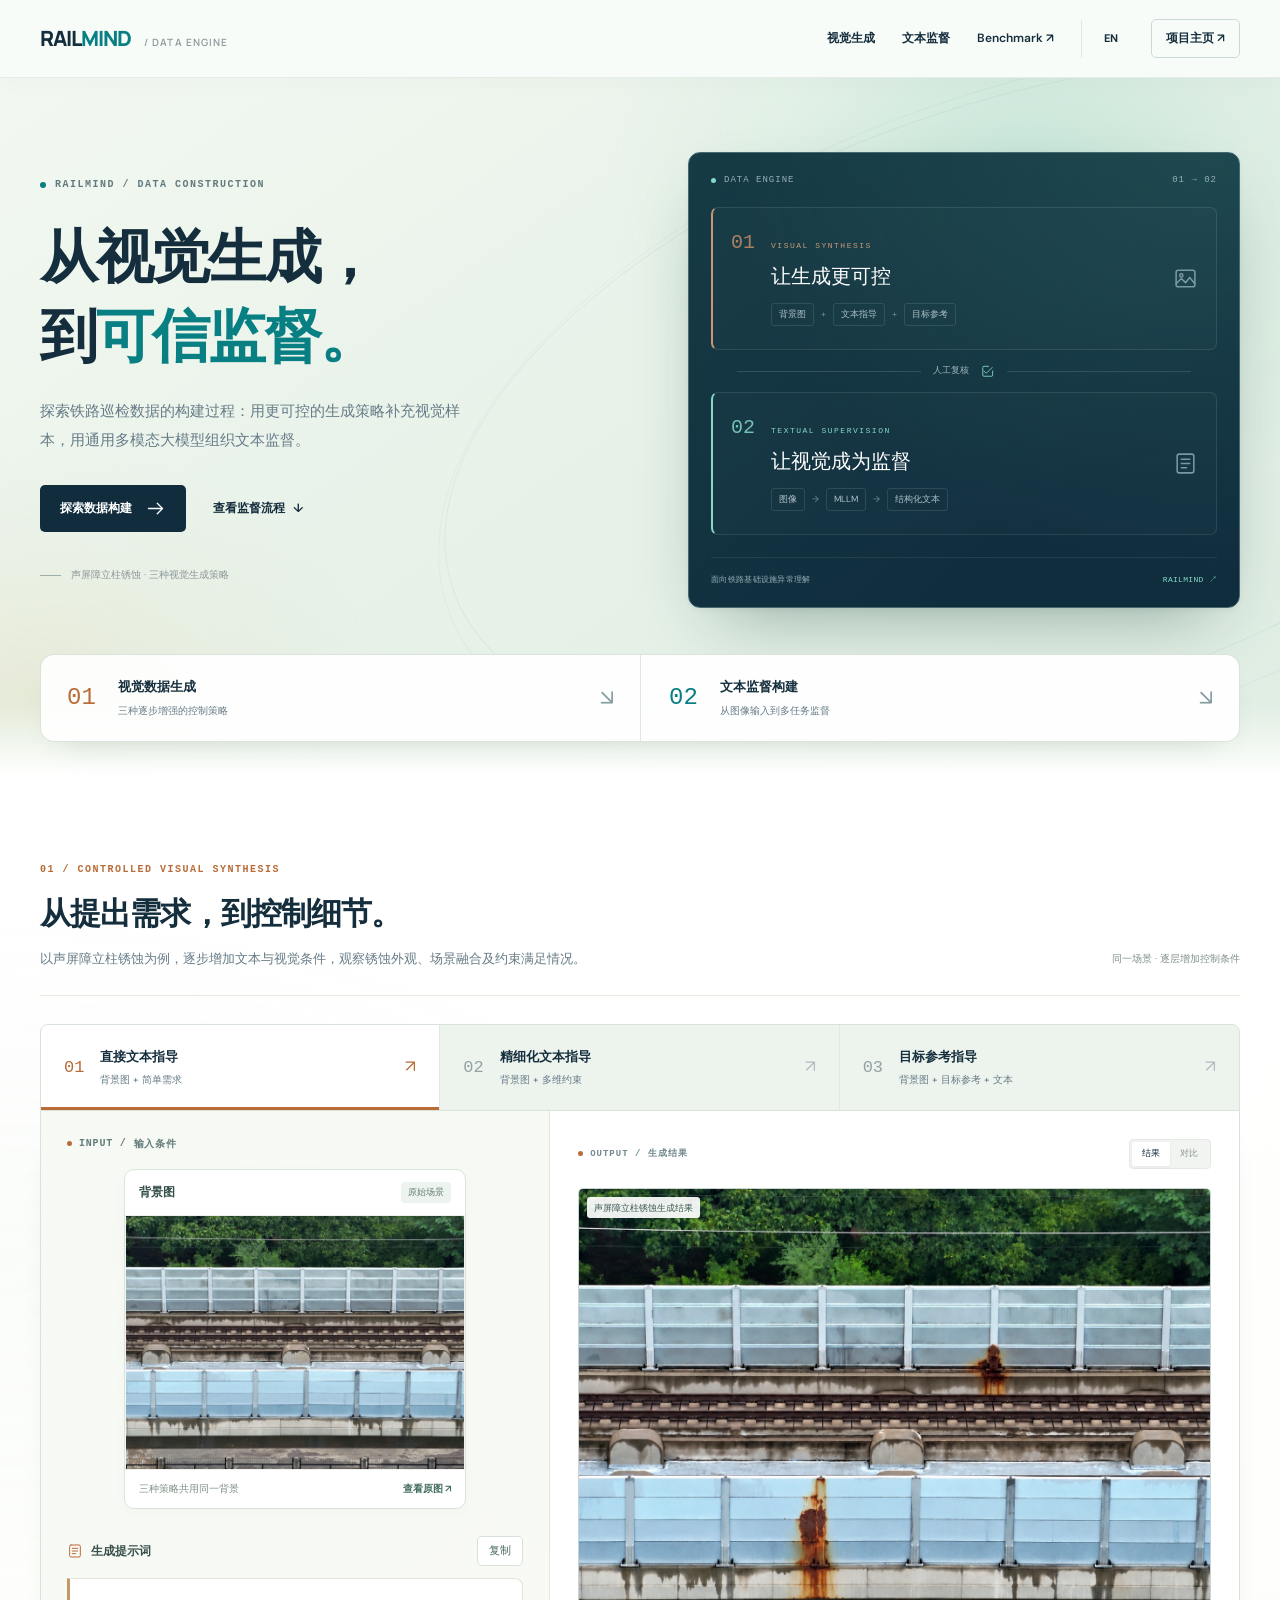
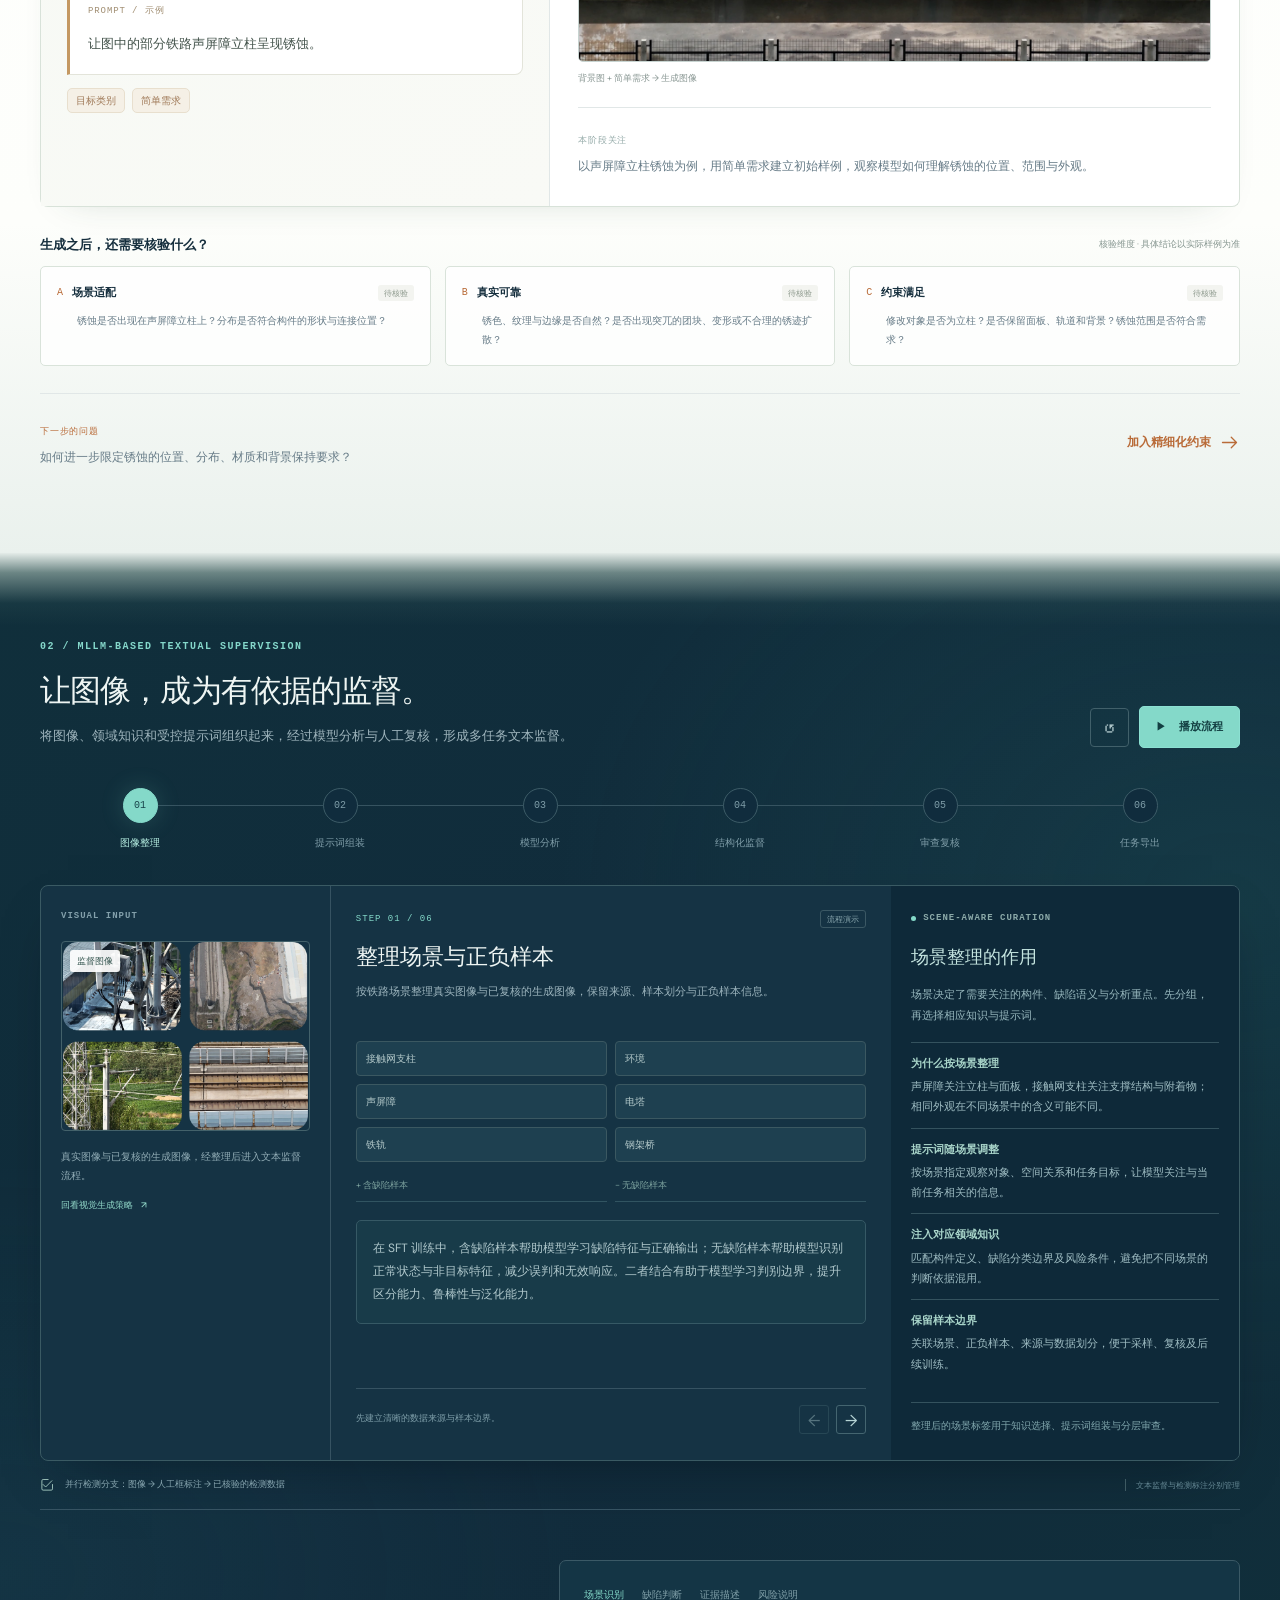
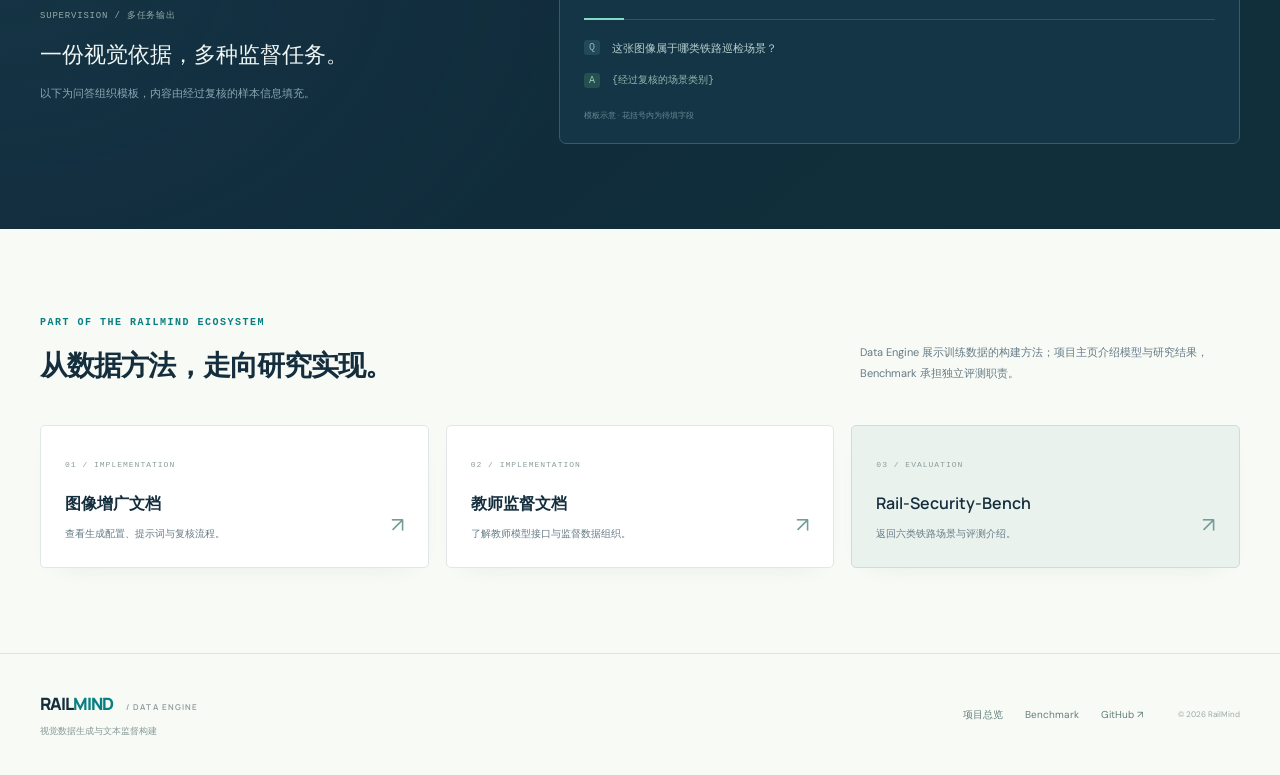
==== commit 619f4ec6: "Add ambient backgrounds and refined section transitions" ====
--- a/data-engine/index.html
+++ b/data-engine/index.html
@@ -10,6 +10,7 @@
   <link rel="preconnect" href="https://fonts.gstatic.com" crossorigin>
   <link href="https://fonts.googleapis.com/css2?family=DM+Sans:wght@400;500;600;700&family=Manrope:wght@400;500;600;700;800&display=swap" rel="stylesheet">
   <link rel="stylesheet" href="styles.css?v=input-cards-2">
+  <link rel="stylesheet" href="background-theme.css?v=ambient-4">
   <script src="content.js?v=input-cards-1" defer></script>
   <script src="app.js?v=input-cards-1" defer></script>
 </head>
@@ -35,6 +36,7 @@
 </header>
 <main id="main">
   <section class="hero">
+    <div class="ambient-scene" aria-hidden="true"><span class="ambient-glow teal"></span><span class="ambient-glow gold"></span><span class="ambient-rails"></span></div>
     <div class="container hero-grid">
       <div class="hero-copy">
         <div class="eyebrow"><span class="small-dot"></span> RAILMIND / DATA CONSTRUCTION</div>
--- a/data-engine/background-theme.css
+++ b/data-engine/background-theme.css
@@ -0,0 +1,59 @@
+/* Ambient background theme. No external images or scripts. */
+body{background:#f7faf7}
+.site-header{background:rgba(249,252,249,.86);border-bottom-color:rgba(79,117,103,.11);box-shadow:0 4px 28px rgba(23,57,45,.025)}
+.hero{position:relative;isolation:isolate;background:linear-gradient(145deg,#fafcf8 0%,#eff7f2 53%,#f8f5eb 100%);border-bottom:0}
+.ambient-scene{position:absolute;inset:0;z-index:0;overflow:hidden;pointer-events:none}
+.ambient-glow{position:absolute;display:block;border-radius:50%;will-change:transform}
+.ambient-glow.teal{width:850px;height:690px;right:-170px;top:-240px;background:radial-gradient(ellipse,rgba(105,194,171,.27),rgba(156,215,192,.12) 38%,transparent 70%);animation:ambient-drift 24s ease-in-out infinite alternate}
+.ambient-glow.gold{width:720px;height:570px;left:-330px;bottom:-240px;background:radial-gradient(ellipse,rgba(218,191,124,.19),rgba(230,212,161,.07) 43%,transparent 71%);animation:ambient-drift 29s ease-in-out infinite alternate-reverse}
+.ambient-rails{position:absolute;inset:0;overflow:hidden;opacity:.65}
+.ambient-rails:before,.ambient-rails:after{content:'';position:absolute;width:1220px;height:600px;left:33%;top:20px;border:1px solid rgba(67,129,113,.11);border-radius:50%;transform:rotate(-18deg);pointer-events:none}
+.ambient-rails:after{width:1280px;height:650px;left:32.4%;top:4px;border-color:rgba(67,129,113,.075)}
+.hero-grid,.chapter-strip{position:relative;z-index:1}
+.engine-map{background:radial-gradient(ellipse at 95% 0%,rgba(60,130,117,.29),transparent 65%),linear-gradient(140deg,#163b45,#102d3e 72%);border-color:#456a70;box-shadow:0 30px 72px -32px rgba(23,67,56,.48),0 2px 8px rgba(23,67,56,.05)}
+.chapter-strip{border-top-color:rgba(78,117,100,.16);background:linear-gradient(90deg,rgba(255,255,255,.05),rgba(255,255,255,.34),rgba(255,255,255,.05))}
+.chapter-strip>a:last-child{border-left-color:rgba(78,117,100,.16)}
+#synthesis{position:relative;isolation:isolate;background:radial-gradient(ellipse 70% 430px at 0% 26%,rgba(175,211,191,.10),transparent 80%),linear-gradient(180deg,#f8faf6,#f9fbf8 76%,#eaf1ed)}
+#synthesis>.container{position:relative;z-index:1}
+.strategy-tabs{background:#edf3ed;border-color:#d8e2d9}
+.strategy-panel{border-color:#d8e2d9;box-shadow:0 15px 36px -28px rgba(39,77,56,.28)}
+.strategy-inputs{background:linear-gradient(145deg,#f6f9f4,#f9faf6)}
+.review-grid details{background:rgba(255,255,255,.82);border-color:#d9e3da}
+.supervision{position:relative;isolation:isolate;background:radial-gradient(ellipse 70% 680px at 96% 27%,rgba(38,116,109,.20),transparent 75%),radial-gradient(ellipse 60% 540px at 0% 80%,rgba(35,93,108,.17),transparent 76%),linear-gradient(140deg,#102f3b,#112b3c 55%,#102f3a)}
+.supervision:before,.supervision:after{content:'';position:absolute;left:0;right:0;z-index:0;pointer-events:none}
+.supervision:before{height:74px;top:-1px;background:linear-gradient(180deg,#eaf1ed 0%,rgba(168,191,181,.60) 28%,rgba(71,111,109,.15) 69%,transparent 100%)}
+.supervision:after{height:76px;bottom:-1px;background:linear-gradient(180deg,transparent 0%,rgba(71,111,109,.15) 28%,rgba(168,191,181,.60) 72%,#edf4ee 100%)}
+.supervision>.container{position:relative;z-index:1}
+.flow-body{box-shadow:0 24px 55px -28px rgba(0,13,23,.55);border-color:#3a5a63}
+.pipeline-step[aria-selected="true"]>span{box-shadow:0 0 24px rgba(119,215,189,.19)}
+.resources{background:linear-gradient(180deg,#edf4ee,#f7faf5 75%)}
+.resource-card{box-shadow:0 10px 28px -22px rgba(42,80,60,.18)}
+.site-footer{background:#f7faf5;border-top-color:#dce6da}
+@keyframes ambient-drift{0%{transform:translate3d(0,0,0) scale(1)}100%{transform:translate3d(-38px,25px,0) scale(1.06)}}
+@media(max-width:760px){.ambient-glow.teal{width:640px;height:680px;right:-280px;top:-180px;opacity:.8}.ambient-glow.gold{opacity:.65}.ambient-rails{opacity:.38}.ambient-rails:before,.ambient-rails:after{left:12%;top:210px}.engine-map{box-shadow:0 22px 45px -30px rgba(23,67,56,.48)}.supervision:before{height:44px}.supervision:after{height:44px}}
+@media(prefers-reduced-motion:reduce){.ambient-glow{animation:none;will-change:auto}}
+
+/* Clear separation between the opening overview and visual synthesis. */
+.hero{background:linear-gradient(145deg,#f2f8f1 0%,#e8f2e9 46%,#dfede3 100%);padding-bottom:34px;border-bottom:1px solid #d6e2d7}
+.hero-grid{padding-bottom:46px}
+.hero .chapter-strip{background:rgba(255,255,255,.91);border:1px solid rgba(154,180,159,.37);border-radius:14px;box-shadow:0 15px 32px -21px rgba(34,77,51,.25);overflow:hidden}
+.hero .chapter-strip>a{padding:21px 26px;transition:background .2s}
+.hero .chapter-strip>a:hover{background:rgba(225,239,226,.48)}
+.hero .chapter-strip>a:last-child{padding-left:28px;border-left-color:#e0e8de}
+.hero .chapter-strip .chapter-arrow{margin-right:0}
+#synthesis{background:radial-gradient(ellipse 70% 430px at 0% 35%,rgba(175,211,191,.055),transparent 80%),linear-gradient(180deg,#fff 0%,#fdfefb 76%,#eaf1ed 100%)}
+#synthesis:before{content:'';position:absolute;top:0;left:0;right:0;height:4px;background:linear-gradient(90deg,rgba(55,114,90,.14),rgba(192,159,94,.11),rgba(55,114,90,.05));pointer-events:none}
+#synthesis>.container>.section-heading{padding-bottom:24px;margin-bottom:28px;border-bottom:1px solid #e6ebe1}
+@media(max-width:760px){.hero{padding-bottom:25px}.hero-grid{padding-bottom:30px}.hero .chapter-strip{border-radius:10px}.hero .chapter-strip>a{padding:18px 16px;gap:10px}.hero .chapter-strip>a:last-child{padding-left:17px}#synthesis>.container>.section-heading{padding-bottom:19px;margin-bottom:24px}}
+@media(max-width:420px){.hero .chapter-strip>a{padding:16px 11px;gap:8px}.hero .chapter-strip>a:last-child{padding-left:12px}.hero .chapter-strip .chapter-number{font-size:19px}.hero .chapter-strip .chapter-arrow{font-size:16px}.hero .chapter-strip b{font-size:11px}.hero .chapter-strip small{font-size:8px}}
+
+/* Soft handoff from the opening overview into visual synthesis. */
+.hero{border-bottom:0}
+.hero:after{content:'';position:absolute;left:0;right:0;bottom:-1px;height:78px;z-index:0;pointer-events:none;background:linear-gradient(180deg,rgba(223,237,227,0) 0%,rgba(240,247,239,.72) 44%,#fff 100%)}
+#synthesis:before{display:none}
+@media(max-width:760px){.hero:after{height:58px}}
+
+/* Keep a direct boundary between text supervision and resources. */
+.supervision:after{display:none}
+.resources{background:#f7faf5}
+
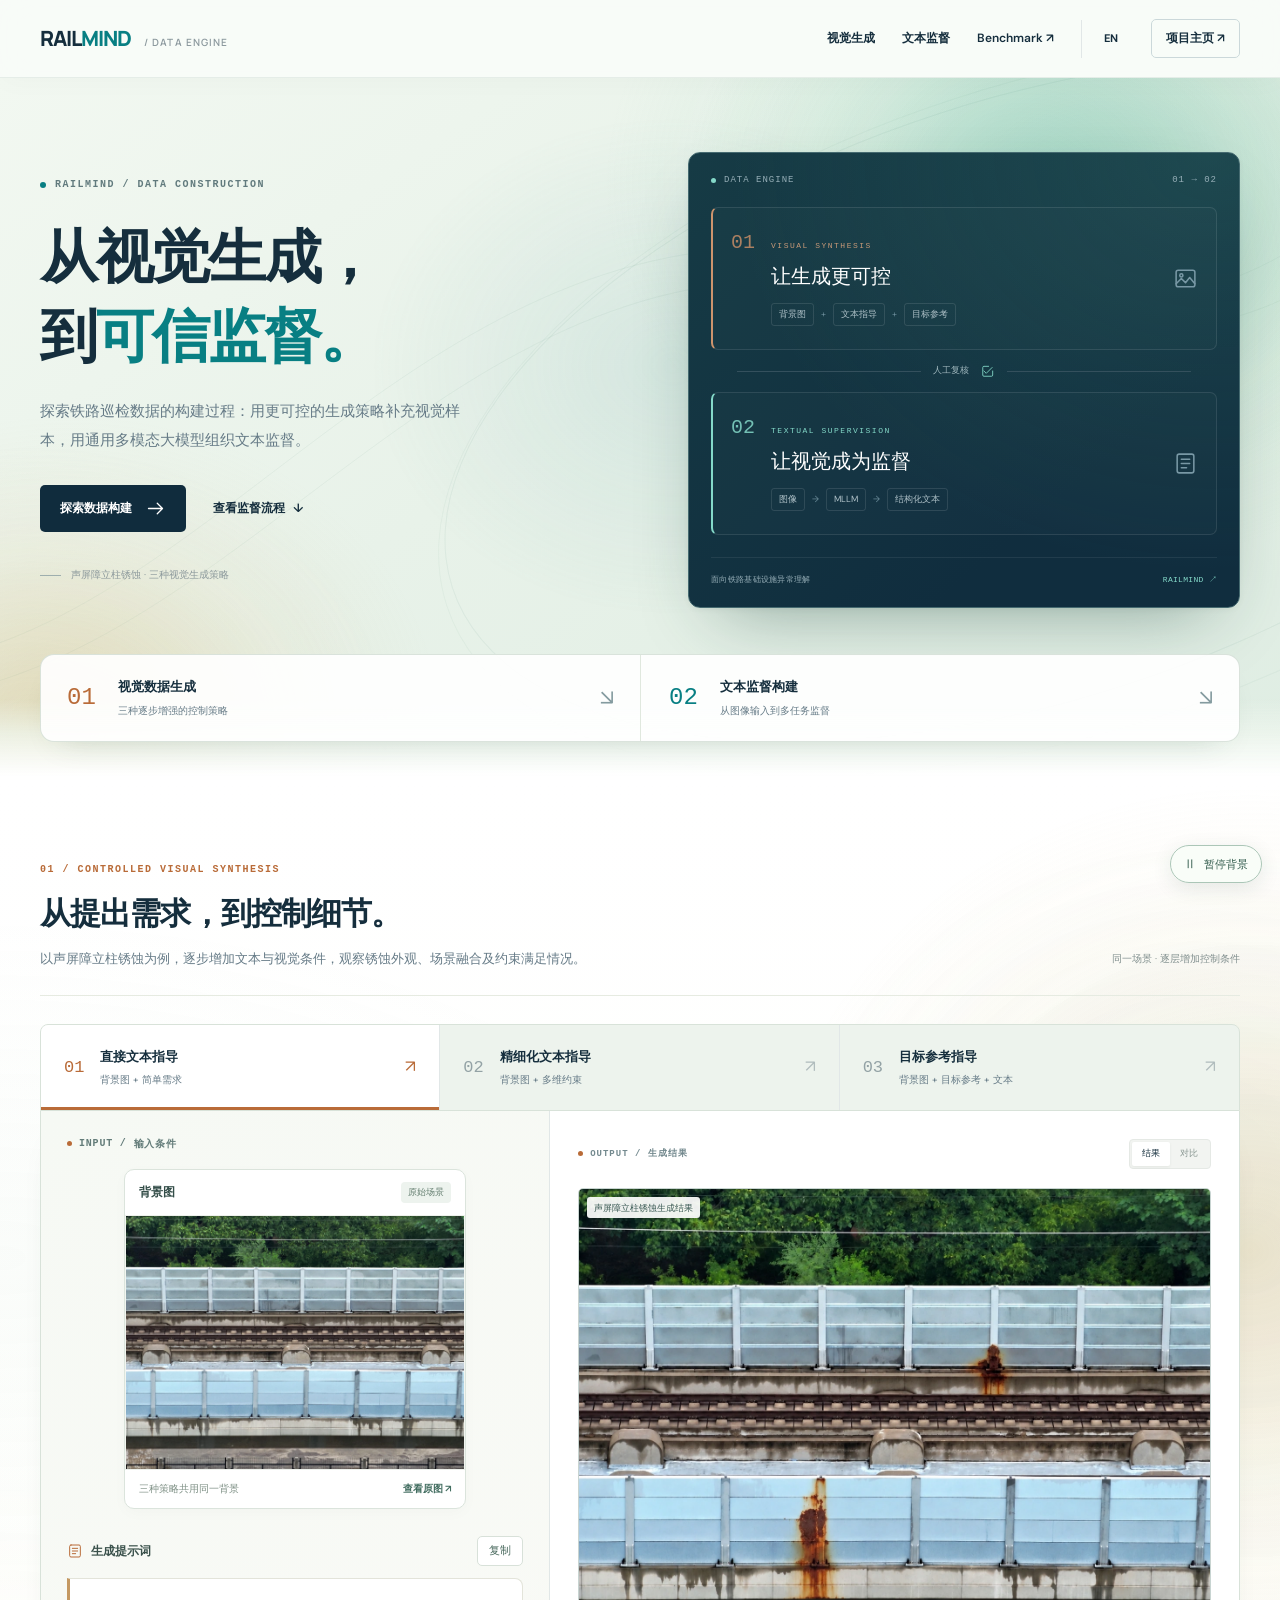
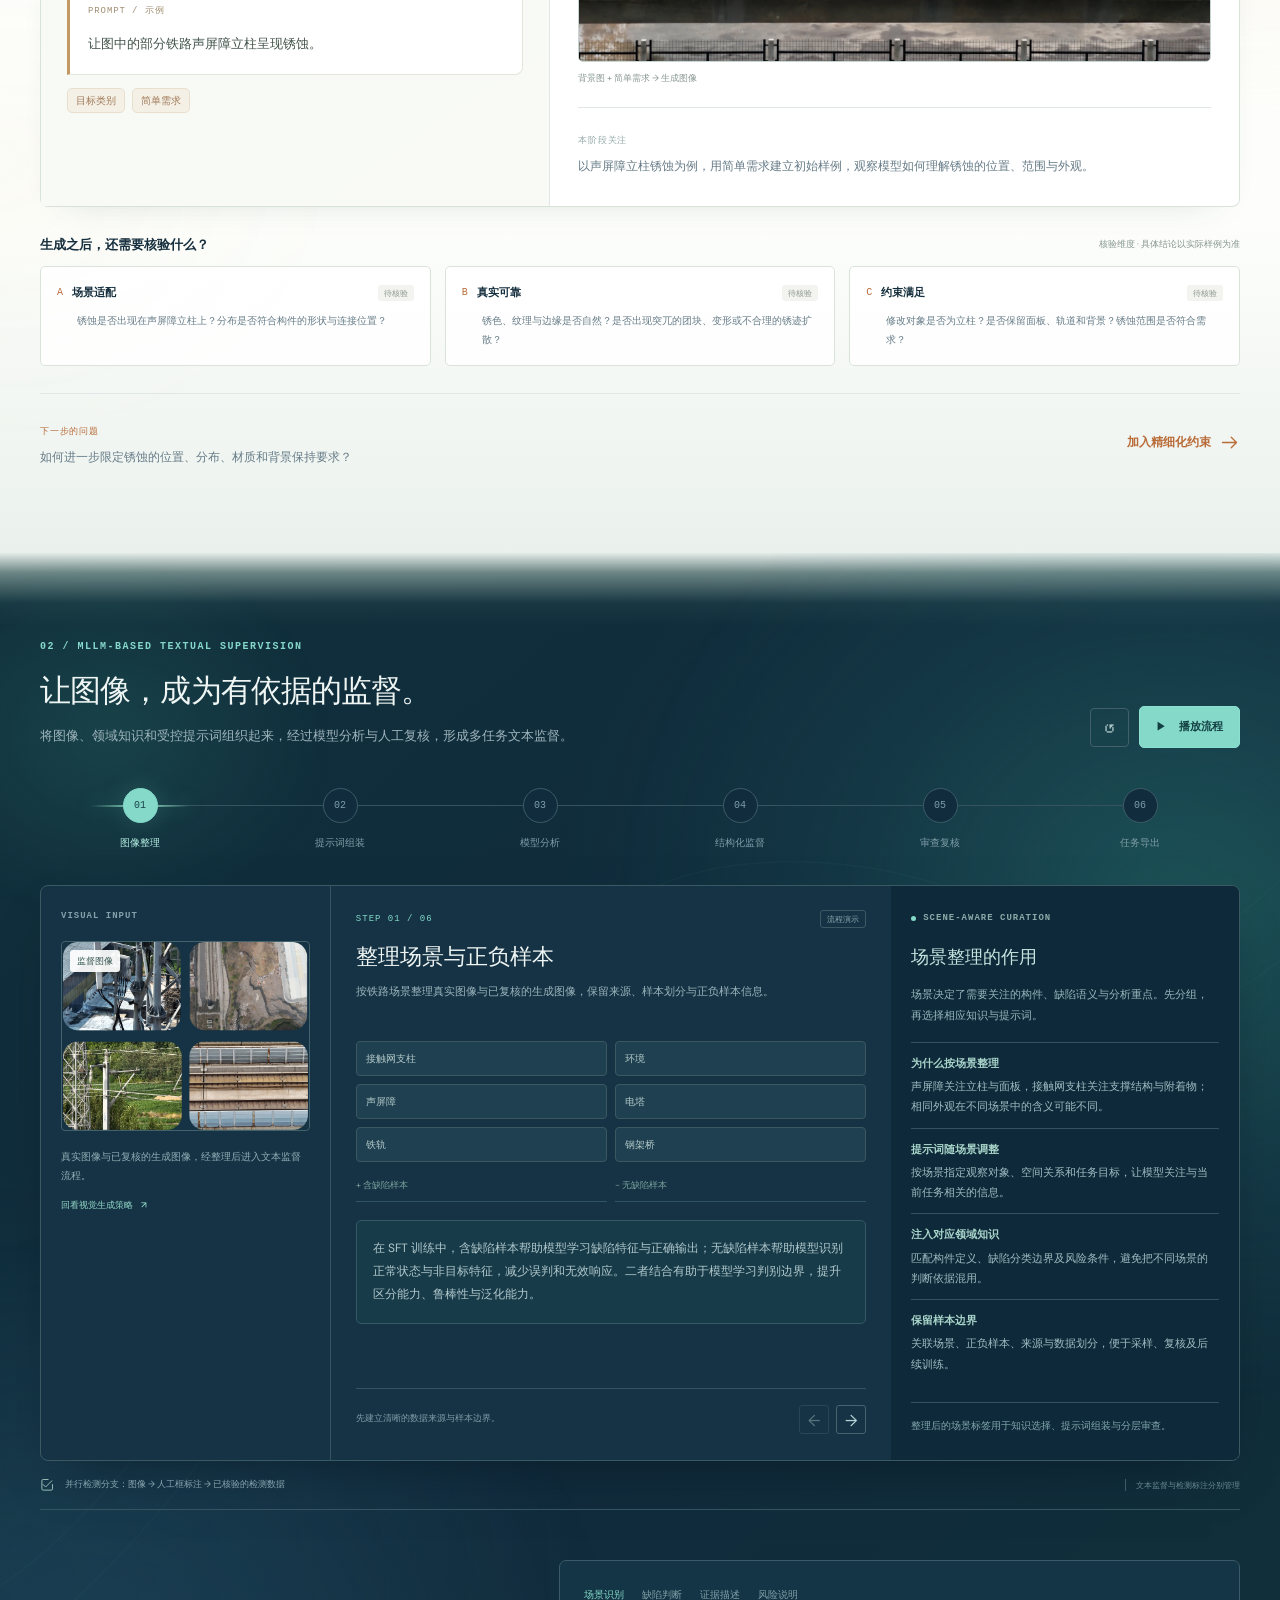
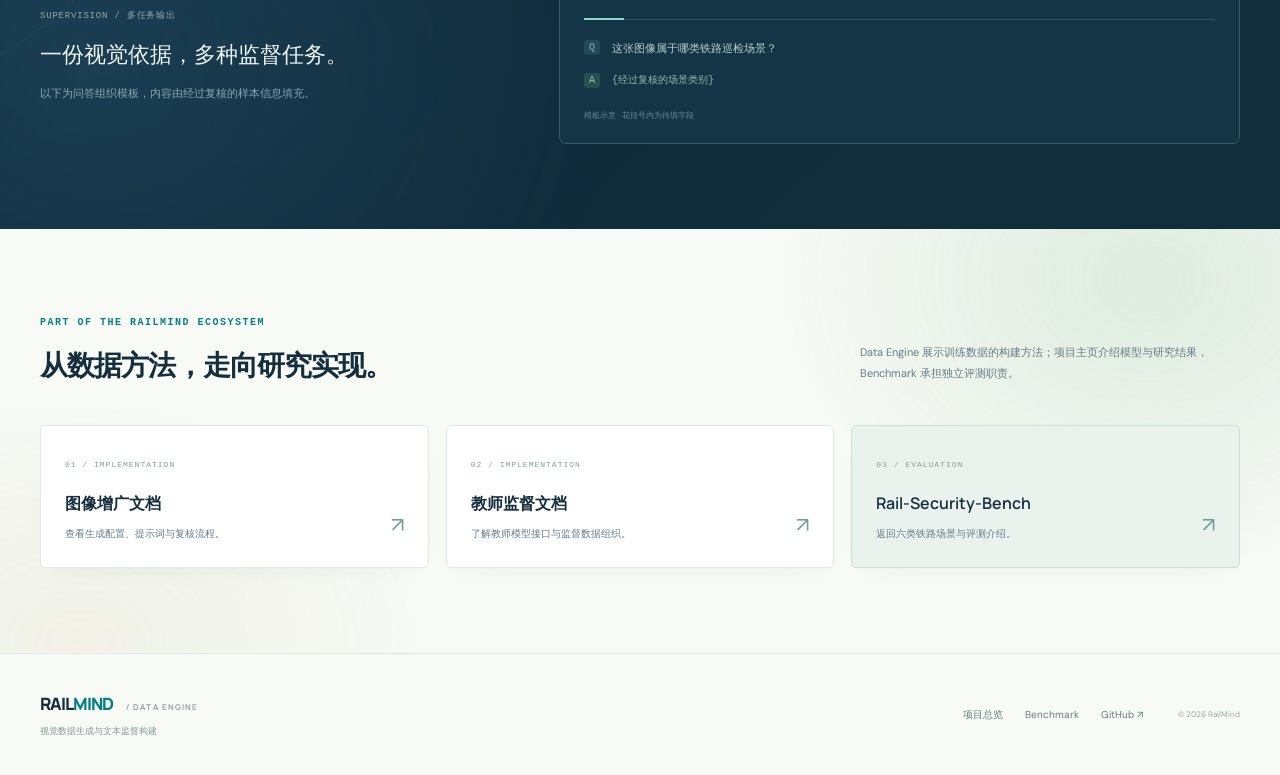
==== commit 0717d6b9: "Add interactive background motion without fixed-height workspaces" ====
--- a/data-engine/index.html
+++ b/data-engine/index.html
@@ -1,111 +1,113 @@
-<!doctype html>
-<html lang="zh-CN">
-<head>
-  <meta charset="utf-8">
-  <meta name="viewport" content="width=device-width,initial-scale=1">
-  <meta name="description" content="RailMind Data Engine — an interactive guide to controlled visual synthesis and MLLM-generated textual supervision for railway infrastructure inspection.">
-  <meta name="theme-color" content="#102c3d">
-  <title>Data Engine | RailMind</title>
-  <link rel="preconnect" href="https://fonts.googleapis.com">
-  <link rel="preconnect" href="https://fonts.gstatic.com" crossorigin>
-  <link href="https://fonts.googleapis.com/css2?family=DM+Sans:wght@400;500;600;700&family=Manrope:wght@400;500;600;700;800&display=swap" rel="stylesheet">
-  <link rel="stylesheet" href="styles.css?v=input-cards-2">
-  <link rel="stylesheet" href="background-theme.css?v=ambient-4">
-  <script src="content.js?v=input-cards-1" defer></script>
-  <script src="app.js?v=input-cards-1" defer></script>
-</head>
-<body>
-<svg class="icon-library" aria-hidden="true" xmlns="http://www.w3.org/2000/svg"><defs>
-  <symbol id="i-image" viewBox="0 0 24 24"><rect x="3" y="4" width="18" height="16" rx="2"/><circle cx="8" cy="9" r="1.5"/><path d="m3 17 5-5 4 4 4-5 5 6"/></symbol>
-  <symbol id="i-arrow" viewBox="0 0 24 24"><path d="M4 12h16m-6-6 6 6-6 6"/></symbol>
-  <symbol id="i-spark" viewBox="0 0 24 24"><path d="m12 3 2.5 6.5L21 12l-6.5 2.5L12 21l-2.5-6.5L3 12l6.5-2.5L12 3Z"/></symbol>
-  <symbol id="i-check" viewBox="0 0 24 24"><path d="m5 12 4 4L19 6"/><path d="M20 12v7a2 2 0 0 1-2 2H5a2 2 0 0 1-2-2V6a2 2 0 0 1 2-2h8"/></symbol>
-  <symbol id="i-text" viewBox="0 0 24 24"><rect x="4" y="3" width="16" height="18" rx="2"/><path d="M8 8h8M8 12h8M8 16h5"/></symbol>
-</defs></svg>
-<a class="skip-link" href="#main" data-i18n="skip">跳至内容</a>
-<header class="site-header">
-  <div class="container nav-inner">
-    <a class="brand" href="../">RAIL<span>MIND</span><small>/ DATA ENGINE</small></a>
-    <button id="menu-toggle" class="menu-toggle" type="button" aria-expanded="false" aria-controls="navigation" data-i18n-aria="menu">☰</button>
-    <nav id="navigation" aria-label="Main navigation">
-      <a href="#synthesis" data-i18n="navVisual">视觉生成</a><a href="#supervision" data-i18n="navText">文本监督</a><a href="../#benchmark">Benchmark ↗</a>
-      <button id="language" class="language" type="button" aria-label="Switch language">EN</button>
-      <a href="../" class="back-home" data-i18n="backHome">项目主页 ↗</a>
-    </nav>
-  </div>
-</header>
-<main id="main">
-  <section class="hero">
-    <div class="ambient-scene" aria-hidden="true"><span class="ambient-glow teal"></span><span class="ambient-glow gold"></span><span class="ambient-rails"></span></div>
-    <div class="container hero-grid">
-      <div class="hero-copy">
-        <div class="eyebrow"><span class="small-dot"></span> RAILMIND / DATA CONSTRUCTION</div>
-        <h1 data-i18n-html="heroTitle">从视觉生成，<br>到<span>可信监督。</span></h1>
-        <p class="hero-description" data-i18n="heroDescription">探索铁路巡检数据的构建过程：用更可控的生成策略补充视觉样本，用通用多模态大模型组织文本监督。</p>
-        <div class="hero-actions"><a class="button primary" href="#synthesis"><span data-i18n="startExplore">探索数据构建</span><svg class="icon"><use href="#i-arrow"/></svg></a><a class="text-link" href="#supervision"><span data-i18n="watchFlow">查看监督流程</span> ↓</a></div>
-        <div class="hero-note"><span class="note-line"></span><span data-i18n="heroNote">声屏障立柱锈蚀 · 三种视觉生成策略</span></div>
-      </div>
-      <div class="engine-map" aria-label="Visual synthesis and textual supervision overview">
-        <div class="map-top"><span><span class="live-dot"></span> DATA ENGINE</span><span class="mono">01 → 02</span></div>
-        <div class="map-lane warm"><div class="map-index">01</div><div class="map-lane-body"><span class="map-tag">VISUAL SYNTHESIS</span><h2 data-i18n="mapVisual">让生成更可控</h2><div class="map-tokens"><span data-i18n="background">背景图</span><b>+</b><span data-i18n="prompt">文本指导</span><b>+</b><span data-i18n="reference">目标参考</span></div></div><svg class="icon"><use href="#i-image"/></svg></div>
-        <div class="map-bridge"><span class="bridge-line"></span><span data-i18n="humanReview">人工复核</span><svg class="icon"><use href="#i-check"/></svg><span class="bridge-line"></span></div>
-        <div class="map-lane cool"><div class="map-index">02</div><div class="map-lane-body"><span class="map-tag">TEXTUAL SUPERVISION</span><h2 data-i18n="mapText">让视觉成为监督</h2><div class="map-tokens"><span data-i18n="image">图像</span><b>→</b><span>MLLM</span><b>→</b><span data-i18n="structuredText">结构化文本</span></div></div><svg class="icon"><use href="#i-text"/></svg></div>
-        <div class="map-bottom"><span data-i18n="mapBottom">面向铁路基础设施异常理解</span><span>RAILMIND ↗</span></div>
-      </div>
-    </div>
-    <div class="container chapter-strip"><a href="#synthesis"><span class="chapter-number warm-text">01</span><span><b data-i18n="stripVisual">视觉数据生成</b><small data-i18n="stripVisualSub">三种逐步增强的控制策略</small></span><span class="chapter-arrow">↘</span></a><a href="#supervision"><span class="chapter-number cool-text">02</span><span><b data-i18n="stripText">文本监督构建</b><small data-i18n="stripTextSub">从图像输入到多任务监督</small></span><span class="chapter-arrow">↘</span></a></div>
-  </section>
-
-  <section class="section synthesis" id="synthesis" aria-labelledby="synthesis-title">
-    <div class="container">
-      <div class="section-heading"><div><div class="eyebrow warm-text">01 / CONTROLLED VISUAL SYNTHESIS</div><h2 id="synthesis-title" data-i18n="visualTitle">从提出需求，到控制细节。</h2><p class="section-description" data-i18n="visualDescription">以声屏障立柱锈蚀为例，逐步增加文本与视觉条件，观察锈蚀外观、场景融合及约束满足情况。</p></div><span class="section-side-note" data-i18n="visualSide">同一场景 · 逐层增加控制条件</span></div>
-      <div class="strategy-tabs" role="tablist" aria-label="Generation strategies">
-        <button id="strategy-tab-0" class="strategy-tab" type="button" role="tab" aria-selected="true" aria-controls="strategy-panel" data-strategy="0"><span class="tab-num">01</span><span><b data-i18n="simpleTitle">直接文本指导</b><small data-i18n="simpleSub">背景图 + 简单需求</small></span><span class="tab-arrow">↗</span></button>
-        <button id="strategy-tab-1" class="strategy-tab" type="button" role="tab" aria-selected="false" aria-controls="strategy-panel" tabindex="-1" data-strategy="1"><span class="tab-num">02</span><span><b data-i18n="refinedTitle">精细化文本指导</b><small data-i18n="refinedSub">背景图 + 多维约束</small></span><span class="tab-arrow">↗</span></button>
-        <button id="strategy-tab-2" class="strategy-tab" type="button" role="tab" aria-selected="false" aria-controls="strategy-panel" tabindex="-1" data-strategy="2"><span class="tab-num">03</span><span><b data-i18n="referenceTitle">目标参考指导</b><small data-i18n="referenceSub">背景图 + 目标参考 + 文本</small></span><span class="tab-arrow">↗</span></button>
-      </div>
-      <div id="strategy-panel" role="tabpanel" aria-labelledby="strategy-tab-0" class="strategy-panel" tabindex="0">
-        <div class="strategy-inputs">
-          <div class="panel-label"><span class="label-dot warm-bg"></span> INPUT / <span data-i18n="inputConditions">输入条件</span></div>
-          <div class="input-images" id="synthesis-inputs"><figure class="input-image-card" id="background-card"><div class="input-card-heading"><span data-i18n="background">背景图</span><span class="input-role" data-i18n="originalScene">原始场景</span></div><a class="input-image-open" id="background-open" href="#synthesis" target="_blank" rel="noopener" data-i18n-aria="openBackground"><div id="background-slot" class="media-slot input-image-stage"></div></a><figcaption><span data-i18n="sharedBackground">三种策略共用同一背景</span><a id="background-view" href="#synthesis" target="_blank" rel="noopener"><span data-i18n="viewOriginal">查看原图</span> ↗</a></figcaption></figure><figure class="input-image-card" id="reference-card" hidden><div class="input-card-heading"><span data-i18n="reference">目标参考</span><span class="input-role" data-i18n="appearanceReference">外观参考</span></div><a class="input-image-open" id="reference-open" href="#synthesis" target="_blank" rel="noopener" data-i18n-aria="openReference"><div id="reference-slot" class="media-slot input-image-stage"></div></a><figcaption><span data-i18n="referenceDetail">约束锈斑形态与纹理</span><a id="reference-view" href="#synthesis" target="_blank" rel="noopener"><span data-i18n="viewOriginal">查看原图</span> ↗</a></figcaption></figure></div>
-          <div class="prompt-heading"><span><svg class="icon"><use href="#i-text"/></svg><b data-i18n="generationPrompt">生成提示词</b></span><button id="copy-prompt" type="button" class="quiet-button" data-i18n="copy">复制</button></div>
-          <div class="prompt-box"><span class="code-eyebrow" data-i18n="promptExample">PROMPT / 示例</span><p id="generation-prompt"></p></div>
-          <div id="constraint-tags" class="constraint-tags"></div>
-        </div>
-        <div class="strategy-output">
-          <div class="output-header"><div class="panel-label"><span class="label-dot warm-bg"></span> OUTPUT / <span data-i18n="generatedResult">生成结果</span></div><div class="segmented" aria-label="Result view"><button type="button" id="view-result" aria-pressed="true" data-i18n="resultView">结果</button><button type="button" id="view-compare" aria-pressed="false" data-i18n="compareView">对比</button></div></div>
-          <div id="result-display" class="result-display"></div>
-          <div class="output-caption"><span id="strategy-caption"></span><span class="pending-label" data-i18n="pendingImages">图像待补充</span></div>
-          <div class="strategy-explanation"><span class="mini-label" data-i18n="strategyFocus">本阶段关注</span><p id="strategy-description"></p></div>
-        </div>
-      </div>
-      <div class="review-heading"><h3 data-i18n="reviewTitle">生成之后，还需要核验什么？</h3><span data-i18n="reviewNote">核验维度 · 具体结论以实际样例为准</span></div>
-      <div class="review-grid"><details open><summary><span class="review-num">A</span><span data-i18n="sceneFit">场景适配</span><span class="review-status" data-i18n="pendingReview">待核验</span></summary><p id="review-scene"></p></details><details open><summary><span class="review-num">B</span><span data-i18n="fidelity">真实可靠</span><span class="review-status" data-i18n="pendingReview">待核验</span></summary><p id="review-fidelity"></p></details><details open><summary><span class="review-num">C</span><span data-i18n="compliance">约束满足</span><span class="review-status" data-i18n="pendingReview">待核验</span></summary><p id="review-compliance"></p></details></div>
-      <div class="strategy-transition"><div><span class="mini-label warm-text" data-i18n="nextQuestion">下一步的问题</span><p id="transition-text"></p></div><a class="text-link" id="next-strategy" href="#supervision"><span id="next-strategy-label"></span><svg class="icon" aria-hidden="true"><use href="#i-arrow"/></svg></a></div>
-    </div>
-  </section>
-
-  <section class="section supervision" id="supervision" aria-labelledby="supervision-title">
-    <div class="container">
-      <div class="section-heading"><div><div class="eyebrow">02 / MLLM-BASED TEXTUAL SUPERVISION</div><h2 id="supervision-title" data-i18n="textTitle">让图像，成为有依据的监督。</h2><p class="section-description" data-i18n="textDescription">将图像、领域知识和受控提示词组织起来，经过模型分析与人工复核，形成多任务文本监督。</p></div><div class="flow-controls"><button type="button" id="flow-reset" class="flow-reset" data-i18n-aria="replay">↺</button><button type="button" class="button play-button" id="flow-play"><span id="play-icon">▶</span><span id="play-label" data-i18n="playFlow">播放流程</span></button></div></div>
-      <div class="pipeline-track"><div class="pipeline-progress" id="pipeline-progress"></div><div id="pipeline-steps" class="pipeline-steps" role="tablist" aria-label="Data engine steps"></div></div>
-      <div class="flow-body" id="flow-panel" role="tabpanel" tabindex="0">
-        <div class="flow-source"><div class="panel-label">VISUAL INPUT</div><div id="supervision-slot" class="media-slot supervision-slot"></div><p data-i18n="sourceDescription">真实图像与已复核的生成图像，经整理后进入文本监督流程。</p><a class="inline-link" href="#synthesis"><span data-i18n="backToSynthesis">回看视觉生成策略</span> ↗</a></div>
-        <div class="flow-detail"><div class="step-topline"><span class="step-counter" id="step-counter">STEP 01 / 06</span><span class="demo-badge" data-i18n="workflowDemo">流程演示</span></div><h3 id="step-title"></h3><p id="step-description" class="step-description"></p><div id="step-content" class="step-content"></div><div class="step-bottom"><span id="step-purpose"></span><div><button id="flow-prev" type="button" class="step-nav" data-i18n-aria="previousStep">←</button><button id="flow-next" type="button" class="step-nav" data-i18n-aria="nextStep">→</button></div></div></div>
-        <aside id="stage-insight" class="supervision-output" aria-live="polite"><div class="panel-label"><span class="label-dot"></span><span data-i18n="supervisionSchema">监督结构</span></div><div class="schema-title"><svg class="icon"><use href="#i-text"/></svg><b>supervision.json</b></div><pre id="schema-preview"></pre><p class="schema-note" data-i18n="schemaNote">字段结构示意。图像与真实模型输出将在项目仓库开放</p><div class="schema-footer"><span data-i18n="exportGate">通过复核后导出</span><svg class="icon"><use href="#i-check"/></svg></div></aside>
-      </div>
-      <div class="parallel-branch"><svg class="icon"><use href="#i-check"/></svg><span data-i18n="detectionBranch">并行检测分支：图像 → 人工框标注 → 已核验的检测数据</span><span class="branch-separator"></span><span data-i18n="detectionNote">文本监督与检测标注分别管理</span></div>
-      <div class="task-preview"><div class="task-preview-heading"><span class="mini-label" data-i18n="taskOutput">SUPERVISION / 多任务输出</span><h3 data-i18n="taskTitle">一份视觉依据，多种监督任务。</h3><p data-i18n="taskDescription">以下为问答组织模板，内容由经过复核的样本信息填充。</p></div><div class="task-card"><div id="task-tabs" class="task-tabs" role="tablist" aria-label="Supervision tasks"></div><div id="task-panel" role="tabpanel" tabindex="0"><div class="qa-row"><span>Q</span><p id="task-question"></p></div><div class="qa-row answer"><span>A</span><p id="task-answer"></p></div></div><div class="template-note" data-i18n="templateNote">模板示意 · 花括号内为待填字段</div></div></div>
-    </div>
-  </section>
-
-  <section class="resources section" id="resources"><div class="container"><div class="resource-intro"><div><div class="eyebrow cool-text">PART OF THE RAILMIND ECOSYSTEM</div><h2 data-i18n="resourceTitle">从数据方法，走向研究实现。</h2></div><p data-i18n="resourceDescription">Data Engine 展示训练数据的构建方法；项目主页介绍模型与研究结果，Benchmark 承担独立评测职责。</p></div><div class="resource-grid"><a class="resource-card" href="https://github.com/chaomacv/RailMind/blob/main/docs/04_augmentation.md" target="_blank" rel="noopener"><span class="resource-number">01 / IMPLEMENTATION</span><h3 data-i18n="augmentationDocs">图像增广文档</h3><p data-i18n="augmentationDocsSub">查看生成配置、提示词与复核流程。</p><span class="resource-arrow">↗</span></a><a class="resource-card" href="https://github.com/chaomacv/RailMind/blob/main/docs/03_data_engine.md" target="_blank" rel="noopener"><span class="resource-number">02 / IMPLEMENTATION</span><h3 data-i18n="teacherDocs">教师监督文档</h3><p data-i18n="teacherDocsSub">了解教师模型接口与监督数据组织。</p><span class="resource-arrow">↗</span></a><a class="resource-card benchmark-resource" href="../#benchmark"><span class="resource-number">03 / EVALUATION</span><h3>Rail-Security-Bench</h3><p data-i18n="benchmarkSub">返回六类铁路场景与评测介绍。</p><span class="resource-arrow">↗</span></a></div></div></section>
-</main>
-<footer class="site-footer"><div class="container footer-inner"><div><a class="brand" href="../">RAIL<span>MIND</span><small>/ DATA ENGINE</small></a><p data-i18n="footerText">视觉数据生成与文本监督构建</p></div><div class="footer-links"><a href="../" data-i18n="projectOverview">项目总览</a><a href="../#benchmark">Benchmark</a><a href="https://github.com/chaomacv/RailMind" target="_blank" rel="noopener">GitHub ↗</a><span>© 2026 RailMind</span></div></div></footer>
-<div id="toast" class="toast" role="status"></div>
-</body>
-</html>
-
-
-
-
+<!doctype html>
+<html lang="zh-CN">
+<head>
+  <meta charset="utf-8">
+  <meta name="viewport" content="width=device-width,initial-scale=1">
+  <meta name="description" content="RailMind Data Engine — an interactive guide to controlled visual synthesis and MLLM-generated textual supervision for railway infrastructure inspection.">
+  <meta name="theme-color" content="#102c3d">
+  <title>Data Engine | RailMind</title>
+  <link rel="preconnect" href="https://fonts.googleapis.com">
+  <link rel="preconnect" href="https://fonts.gstatic.com" crossorigin>
+  <link href="https://fonts.googleapis.com/css2?family=DM+Sans:wght@400;500;600;700&family=Manrope:wght@400;500;600;700;800&display=swap" rel="stylesheet">
+  <link rel="stylesheet" href="styles.css?v=input-cards-2">
+  <link rel="stylesheet" href="background-theme.css?v=ambient-4">
+  <link rel="stylesheet" href="background-motion.css?v=motion-1">
+  <script src="content.js?v=input-cards-1" defer></script>
+  <script src="app.js?v=input-cards-1" defer></script>
+  <script src="background-motion.js?v=motion-1" defer></script>
+</head>
+<body>
+<svg class="icon-library" aria-hidden="true" xmlns="http://www.w3.org/2000/svg"><defs>
+  <symbol id="i-image" viewBox="0 0 24 24"><rect x="3" y="4" width="18" height="16" rx="2"/><circle cx="8" cy="9" r="1.5"/><path d="m3 17 5-5 4 4 4-5 5 6"/></symbol>
+  <symbol id="i-arrow" viewBox="0 0 24 24"><path d="M4 12h16m-6-6 6 6-6 6"/></symbol>
+  <symbol id="i-spark" viewBox="0 0 24 24"><path d="m12 3 2.5 6.5L21 12l-6.5 2.5L12 21l-2.5-6.5L3 12l6.5-2.5L12 3Z"/></symbol>
+  <symbol id="i-check" viewBox="0 0 24 24"><path d="m5 12 4 4L19 6"/><path d="M20 12v7a2 2 0 0 1-2 2H5a2 2 0 0 1-2-2V6a2 2 0 0 1 2-2h8"/></symbol>
+  <symbol id="i-text" viewBox="0 0 24 24"><rect x="4" y="3" width="16" height="18" rx="2"/><path d="M8 8h8M8 12h8M8 16h5"/></symbol>
+</defs></svg>
+<a class="skip-link" href="#main" data-i18n="skip">跳至内容</a>
+<header class="site-header">
+  <div class="container nav-inner">
+    <a class="brand" href="../">RAIL<span>MIND</span><small>/ DATA ENGINE</small></a>
+    <button id="menu-toggle" class="menu-toggle" type="button" aria-expanded="false" aria-controls="navigation" data-i18n-aria="menu">☰</button>
+    <nav id="navigation" aria-label="Main navigation">
+      <a href="#synthesis" data-i18n="navVisual">视觉生成</a><a href="#supervision" data-i18n="navText">文本监督</a><a href="../#benchmark">Benchmark ↗</a>
+      <button id="language" class="language" type="button" aria-label="Switch language">EN</button>
+      <a href="../" class="back-home" data-i18n="backHome">项目主页 ↗</a>
+    </nav>
+  </div>
+</header>
+<main id="main">
+  <section class="hero">
+    <div class="ambient-scene" aria-hidden="true"><span class="ambient-glow teal"></span><span class="ambient-glow gold"></span><span class="ambient-rails"></span></div>
+    <div class="container hero-grid">
+      <div class="hero-copy">
+        <div class="eyebrow"><span class="small-dot"></span> RAILMIND / DATA CONSTRUCTION</div>
+        <h1 data-i18n-html="heroTitle">从视觉生成，<br>到<span>可信监督。</span></h1>
+        <p class="hero-description" data-i18n="heroDescription">探索铁路巡检数据的构建过程：用更可控的生成策略补充视觉样本，用通用多模态大模型组织文本监督。</p>
+        <div class="hero-actions"><a class="button primary" href="#synthesis"><span data-i18n="startExplore">探索数据构建</span><svg class="icon"><use href="#i-arrow"/></svg></a><a class="text-link" href="#supervision"><span data-i18n="watchFlow">查看监督流程</span> ↓</a></div>
+        <div class="hero-note"><span class="note-line"></span><span data-i18n="heroNote">声屏障立柱锈蚀 · 三种视觉生成策略</span></div>
+      </div>
+      <div class="engine-map" aria-label="Visual synthesis and textual supervision overview">
+        <div class="map-top"><span><span class="live-dot"></span> DATA ENGINE</span><span class="mono">01 → 02</span></div>
+        <div class="map-lane warm"><div class="map-index">01</div><div class="map-lane-body"><span class="map-tag">VISUAL SYNTHESIS</span><h2 data-i18n="mapVisual">让生成更可控</h2><div class="map-tokens"><span data-i18n="background">背景图</span><b>+</b><span data-i18n="prompt">文本指导</span><b>+</b><span data-i18n="reference">目标参考</span></div></div><svg class="icon"><use href="#i-image"/></svg></div>
+        <div class="map-bridge"><span class="bridge-line"></span><span data-i18n="humanReview">人工复核</span><svg class="icon"><use href="#i-check"/></svg><span class="bridge-line"></span></div>
+        <div class="map-lane cool"><div class="map-index">02</div><div class="map-lane-body"><span class="map-tag">TEXTUAL SUPERVISION</span><h2 data-i18n="mapText">让视觉成为监督</h2><div class="map-tokens"><span data-i18n="image">图像</span><b>→</b><span>MLLM</span><b>→</b><span data-i18n="structuredText">结构化文本</span></div></div><svg class="icon"><use href="#i-text"/></svg></div>
+        <div class="map-bottom"><span data-i18n="mapBottom">面向铁路基础设施异常理解</span><span>RAILMIND ↗</span></div>
+      </div>
+    </div>
+    <div class="container chapter-strip"><a href="#synthesis"><span class="chapter-number warm-text">01</span><span><b data-i18n="stripVisual">视觉数据生成</b><small data-i18n="stripVisualSub">三种逐步增强的控制策略</small></span><span class="chapter-arrow">↘</span></a><a href="#supervision"><span class="chapter-number cool-text">02</span><span><b data-i18n="stripText">文本监督构建</b><small data-i18n="stripTextSub">从图像输入到多任务监督</small></span><span class="chapter-arrow">↘</span></a></div>
+  </section>
+
+  <section class="section synthesis" id="synthesis" aria-labelledby="synthesis-title">
+    <div class="container">
+      <div class="section-heading"><div><div class="eyebrow warm-text">01 / CONTROLLED VISUAL SYNTHESIS</div><h2 id="synthesis-title" data-i18n="visualTitle">从提出需求，到控制细节。</h2><p class="section-description" data-i18n="visualDescription">以声屏障立柱锈蚀为例，逐步增加文本与视觉条件，观察锈蚀外观、场景融合及约束满足情况。</p></div><span class="section-side-note" data-i18n="visualSide">同一场景 · 逐层增加控制条件</span></div>
+      <div class="strategy-tabs" role="tablist" aria-label="Generation strategies">
+        <button id="strategy-tab-0" class="strategy-tab" type="button" role="tab" aria-selected="true" aria-controls="strategy-panel" data-strategy="0"><span class="tab-num">01</span><span><b data-i18n="simpleTitle">直接文本指导</b><small data-i18n="simpleSub">背景图 + 简单需求</small></span><span class="tab-arrow">↗</span></button>
+        <button id="strategy-tab-1" class="strategy-tab" type="button" role="tab" aria-selected="false" aria-controls="strategy-panel" tabindex="-1" data-strategy="1"><span class="tab-num">02</span><span><b data-i18n="refinedTitle">精细化文本指导</b><small data-i18n="refinedSub">背景图 + 多维约束</small></span><span class="tab-arrow">↗</span></button>
+        <button id="strategy-tab-2" class="strategy-tab" type="button" role="tab" aria-selected="false" aria-controls="strategy-panel" tabindex="-1" data-strategy="2"><span class="tab-num">03</span><span><b data-i18n="referenceTitle">目标参考指导</b><small data-i18n="referenceSub">背景图 + 目标参考 + 文本</small></span><span class="tab-arrow">↗</span></button>
+      </div>
+      <div id="strategy-panel" role="tabpanel" aria-labelledby="strategy-tab-0" class="strategy-panel" tabindex="0">
+        <div class="strategy-inputs">
+          <div class="panel-label"><span class="label-dot warm-bg"></span> INPUT / <span data-i18n="inputConditions">输入条件</span></div>
+          <div class="input-images" id="synthesis-inputs"><figure class="input-image-card" id="background-card"><div class="input-card-heading"><span data-i18n="background">背景图</span><span class="input-role" data-i18n="originalScene">原始场景</span></div><a class="input-image-open" id="background-open" href="#synthesis" target="_blank" rel="noopener" data-i18n-aria="openBackground"><div id="background-slot" class="media-slot input-image-stage"></div></a><figcaption><span data-i18n="sharedBackground">三种策略共用同一背景</span><a id="background-view" href="#synthesis" target="_blank" rel="noopener"><span data-i18n="viewOriginal">查看原图</span> ↗</a></figcaption></figure><figure class="input-image-card" id="reference-card" hidden><div class="input-card-heading"><span data-i18n="reference">目标参考</span><span class="input-role" data-i18n="appearanceReference">外观参考</span></div><a class="input-image-open" id="reference-open" href="#synthesis" target="_blank" rel="noopener" data-i18n-aria="openReference"><div id="reference-slot" class="media-slot input-image-stage"></div></a><figcaption><span data-i18n="referenceDetail">约束锈斑形态与纹理</span><a id="reference-view" href="#synthesis" target="_blank" rel="noopener"><span data-i18n="viewOriginal">查看原图</span> ↗</a></figcaption></figure></div>
+          <div class="prompt-heading"><span><svg class="icon"><use href="#i-text"/></svg><b data-i18n="generationPrompt">生成提示词</b></span><button id="copy-prompt" type="button" class="quiet-button" data-i18n="copy">复制</button></div>
+          <div class="prompt-box"><span class="code-eyebrow" data-i18n="promptExample">PROMPT / 示例</span><p id="generation-prompt"></p></div>
+          <div id="constraint-tags" class="constraint-tags"></div>
+        </div>
+        <div class="strategy-output">
+          <div class="output-header"><div class="panel-label"><span class="label-dot warm-bg"></span> OUTPUT / <span data-i18n="generatedResult">生成结果</span></div><div class="segmented" aria-label="Result view"><button type="button" id="view-result" aria-pressed="true" data-i18n="resultView">结果</button><button type="button" id="view-compare" aria-pressed="false" data-i18n="compareView">对比</button></div></div>
+          <div id="result-display" class="result-display"></div>
+          <div class="output-caption"><span id="strategy-caption"></span><span class="pending-label" data-i18n="pendingImages">图像待补充</span></div>
+          <div class="strategy-explanation"><span class="mini-label" data-i18n="strategyFocus">本阶段关注</span><p id="strategy-description"></p></div>
+        </div>
+      </div>
+      <div class="review-heading"><h3 data-i18n="reviewTitle">生成之后，还需要核验什么？</h3><span data-i18n="reviewNote">核验维度 · 具体结论以实际样例为准</span></div>
+      <div class="review-grid"><details open><summary><span class="review-num">A</span><span data-i18n="sceneFit">场景适配</span><span class="review-status" data-i18n="pendingReview">待核验</span></summary><p id="review-scene"></p></details><details open><summary><span class="review-num">B</span><span data-i18n="fidelity">真实可靠</span><span class="review-status" data-i18n="pendingReview">待核验</span></summary><p id="review-fidelity"></p></details><details open><summary><span class="review-num">C</span><span data-i18n="compliance">约束满足</span><span class="review-status" data-i18n="pendingReview">待核验</span></summary><p id="review-compliance"></p></details></div>
+      <div class="strategy-transition"><div><span class="mini-label warm-text" data-i18n="nextQuestion">下一步的问题</span><p id="transition-text"></p></div><a class="text-link" id="next-strategy" href="#supervision"><span id="next-strategy-label"></span><svg class="icon" aria-hidden="true"><use href="#i-arrow"/></svg></a></div>
+    </div>
+  </section>
+
+  <section class="section supervision" id="supervision" aria-labelledby="supervision-title">
+    <div class="container">
+      <div class="section-heading"><div><div class="eyebrow">02 / MLLM-BASED TEXTUAL SUPERVISION</div><h2 id="supervision-title" data-i18n="textTitle">让图像，成为有依据的监督。</h2><p class="section-description" data-i18n="textDescription">将图像、领域知识和受控提示词组织起来，经过模型分析与人工复核，形成多任务文本监督。</p></div><div class="flow-controls"><button type="button" id="flow-reset" class="flow-reset" data-i18n-aria="replay">↺</button><button type="button" class="button play-button" id="flow-play"><span id="play-icon">▶</span><span id="play-label" data-i18n="playFlow">播放流程</span></button></div></div>
+      <div class="pipeline-track"><div class="pipeline-progress" id="pipeline-progress"></div><div id="pipeline-steps" class="pipeline-steps" role="tablist" aria-label="Data engine steps"></div></div>
+      <div class="flow-body" id="flow-panel" role="tabpanel" tabindex="0">
+        <div class="flow-source"><div class="panel-label">VISUAL INPUT</div><div id="supervision-slot" class="media-slot supervision-slot"></div><p data-i18n="sourceDescription">真实图像与已复核的生成图像，经整理后进入文本监督流程。</p><a class="inline-link" href="#synthesis"><span data-i18n="backToSynthesis">回看视觉生成策略</span> ↗</a></div>
+        <div class="flow-detail"><div class="step-topline"><span class="step-counter" id="step-counter">STEP 01 / 06</span><span class="demo-badge" data-i18n="workflowDemo">流程演示</span></div><h3 id="step-title"></h3><p id="step-description" class="step-description"></p><div id="step-content" class="step-content"></div><div class="step-bottom"><span id="step-purpose"></span><div><button id="flow-prev" type="button" class="step-nav" data-i18n-aria="previousStep">←</button><button id="flow-next" type="button" class="step-nav" data-i18n-aria="nextStep">→</button></div></div></div>
+        <aside id="stage-insight" class="supervision-output" aria-live="polite"><div class="panel-label"><span class="label-dot"></span><span data-i18n="supervisionSchema">监督结构</span></div><div class="schema-title"><svg class="icon"><use href="#i-text"/></svg><b>supervision.json</b></div><pre id="schema-preview"></pre><p class="schema-note" data-i18n="schemaNote">字段结构示意。图像与真实模型输出将在项目仓库开放</p><div class="schema-footer"><span data-i18n="exportGate">通过复核后导出</span><svg class="icon"><use href="#i-check"/></svg></div></aside>
+      </div>
+      <div class="parallel-branch"><svg class="icon"><use href="#i-check"/></svg><span data-i18n="detectionBranch">并行检测分支：图像 → 人工框标注 → 已核验的检测数据</span><span class="branch-separator"></span><span data-i18n="detectionNote">文本监督与检测标注分别管理</span></div>
+      <div class="task-preview"><div class="task-preview-heading"><span class="mini-label" data-i18n="taskOutput">SUPERVISION / 多任务输出</span><h3 data-i18n="taskTitle">一份视觉依据，多种监督任务。</h3><p data-i18n="taskDescription">以下为问答组织模板，内容由经过复核的样本信息填充。</p></div><div class="task-card"><div id="task-tabs" class="task-tabs" role="tablist" aria-label="Supervision tasks"></div><div id="task-panel" role="tabpanel" tabindex="0"><div class="qa-row"><span>Q</span><p id="task-question"></p></div><div class="qa-row answer"><span>A</span><p id="task-answer"></p></div></div><div class="template-note" data-i18n="templateNote">模板示意 · 花括号内为待填字段</div></div></div>
+    </div>
+  </section>
+
+  <section class="resources section" id="resources"><div class="container"><div class="resource-intro"><div><div class="eyebrow cool-text">PART OF THE RAILMIND ECOSYSTEM</div><h2 data-i18n="resourceTitle">从数据方法，走向研究实现。</h2></div><p data-i18n="resourceDescription">Data Engine 展示训练数据的构建方法；项目主页介绍模型与研究结果，Benchmark 承担独立评测职责。</p></div><div class="resource-grid"><a class="resource-card" href="https://github.com/chaomacv/RailMind/blob/main/docs/04_augmentation.md" target="_blank" rel="noopener"><span class="resource-number">01 / IMPLEMENTATION</span><h3 data-i18n="augmentationDocs">图像增广文档</h3><p data-i18n="augmentationDocsSub">查看生成配置、提示词与复核流程。</p><span class="resource-arrow">↗</span></a><a class="resource-card" href="https://github.com/chaomacv/RailMind/blob/main/docs/03_data_engine.md" target="_blank" rel="noopener"><span class="resource-number">02 / IMPLEMENTATION</span><h3 data-i18n="teacherDocs">教师监督文档</h3><p data-i18n="teacherDocsSub">了解教师模型接口与监督数据组织。</p><span class="resource-arrow">↗</span></a><a class="resource-card benchmark-resource" href="../#benchmark"><span class="resource-number">03 / EVALUATION</span><h3>Rail-Security-Bench</h3><p data-i18n="benchmarkSub">返回六类铁路场景与评测介绍。</p><span class="resource-arrow">↗</span></a></div></div></section>
+</main>
+<footer class="site-footer"><div class="container footer-inner"><div><a class="brand" href="../">RAIL<span>MIND</span><small>/ DATA ENGINE</small></a><p data-i18n="footerText">视觉数据生成与文本监督构建</p></div><div class="footer-links"><a href="../" data-i18n="projectOverview">项目总览</a><a href="../#benchmark">Benchmark</a><a href="https://github.com/chaomacv/RailMind" target="_blank" rel="noopener">GitHub ↗</a><span>© 2026 RailMind</span></div></div></footer>
+<div id="toast" class="toast" role="status"></div>
+</body>
+</html>
+
+
+
+
--- a/data-engine/background-motion.css
+++ b/data-engine/background-motion.css
@@ -0,0 +1,55 @@
+/* Four-section background motion. All movement stays behind the content. */
+.motion-backgrounds .hero,.motion-backgrounds #synthesis,.motion-backgrounds .supervision,.motion-backgrounds .resources{position:relative;isolation:isolate}
+.motion-backgrounds .resources>.container{position:relative;z-index:1}
+.motion-scene{position:absolute;inset:0;z-index:0;overflow:hidden;contain:paint;pointer-events:none}
+.motion-scene *{pointer-events:none}
+.motion-mist,.motion-strategy-glow,.motion-focus{position:absolute;display:block;border-radius:50%;will-change:transform;transform-origin:center}
+.motion-mist-a{width:850px;height:720px;right:-250px;top:-230px;background:radial-gradient(ellipse,rgba(87,175,148,.38),rgba(159,213,183,.14) 42%,transparent 70%);animation:motion-cloud-a 19s ease-in-out infinite alternate}
+.motion-mist-b{width:740px;height:620px;left:-300px;bottom:-260px;background:radial-gradient(ellipse,rgba(211,178,110,.29),rgba(231,205,160,.09) 43%,transparent 71%);animation:motion-cloud-b 24s ease-in-out infinite alternate}
+.motion-mist-c{width:630px;height:520px;left:28%;top:4%;background:radial-gradient(ellipse,rgba(120,177,181,.17),transparent 68%);animation:motion-cloud-c 27s ease-in-out infinite alternate}
+.motion-tracks{position:absolute;inset:0;width:100%;height:100%;overflow:visible;opacity:.74}
+.motion-rail{fill:none;stroke:#669b86;stroke-width:1;opacity:.13}
+.motion-signal{fill:none;stroke-width:2.2;stroke-linecap:round;stroke-dasharray:125 1475;stroke-dashoffset:1600;opacity:.46;animation:motion-track-flow 16s linear infinite}
+.motion-signal-1{animation-duration:19s;animation-delay:-10s;opacity:.28}
+.motion-scene-1 .motion-mist{opacity:.13}
+.motion-scene-1 .motion-mist-a{top:3%;right:-340px;animation-duration:27s}
+.motion-scene-1 .motion-mist-b{bottom:6%;left:-370px;animation-duration:31s}
+.motion-scene-1 .motion-mist-c{display:none}
+.motion-strategy-glow{width:1000px;height:950px;top:0;right:-470px;opacity:.04;transition:opacity 1.8s ease;animation:motion-cloud-c 25s ease-in-out infinite alternate}
+.motion-strategy-0{background:radial-gradient(ellipse,rgba(211,176,109,.34),rgba(232,213,167,.12) 43%,transparent 70%)}
+.motion-strategy-1{background:radial-gradient(ellipse,rgba(76,164,150,.30),rgba(161,213,193,.10) 43%,transparent 70%);animation-delay:-8s}
+.motion-strategy-2{background:radial-gradient(ellipse,rgba(130,139,184,.28),rgba(178,199,213,.10) 43%,transparent 70%);animation-delay:-16s}
+#synthesis[data-motion-strategy="0"] .motion-strategy-0,#synthesis[data-motion-strategy="1"] .motion-strategy-1,#synthesis[data-motion-strategy="2"] .motion-strategy-2{opacity:.92}
+.motion-scene-2 .motion-mist-a{background:radial-gradient(ellipse,rgba(53,155,139,.25),rgba(45,120,130,.08) 43%,transparent 72%);width:1100px;height:1000px;top:-150px;right:-440px;animation-duration:26s}
+.motion-scene-2 .motion-mist-b{background:radial-gradient(ellipse,rgba(62,119,157,.19),transparent 69%);width:1050px;height:900px;left:-420px;bottom:-290px;animation-duration:32s}
+.motion-scene-2 .motion-mist-c{background:radial-gradient(ellipse,rgba(98,198,171,.09),transparent 68%);top:25%;left:20%;animation-duration:22s}
+.motion-scene-2 .motion-rail{stroke:#7cd9bd;opacity:.09}
+.motion-scene-2 .motion-tracks{opacity:.44}
+.motion-scene-2 .motion-signal{animation-duration:19s;opacity:.30}
+.motion-focus{width:480px;height:390px;top:145px;left:var(--motion-node-x,8.3%);background:radial-gradient(ellipse,rgba(90,212,176,.20),transparent 68%);transform:translate(-50%,-40%);transition:left 1.6s cubic-bezier(.2,.7,.3,1),opacity .8s;animation:motion-focus-breathe 7s ease-in-out infinite alternate;opacity:.62}
+.motion-backgrounds .pipeline-track:after{content:'';position:absolute;top:17px;left:var(--motion-node-x,8.3%);width:100px;height:2px;transform:translateX(-50%);background:linear-gradient(90deg,transparent,#91e0c2,transparent);box-shadow:0 0 19px rgba(115,227,183,.35);transition:left 1.1s ease;pointer-events:none;animation:motion-node-breathe 5s ease-in-out infinite alternate}
+.motion-backgrounds .pipeline-progress{box-shadow:0 0 13px rgba(105,209,171,.19)}
+.supervision[data-motion-playing="true"] .motion-focus{opacity:1;animation-duration:3.2s}
+.supervision[data-motion-playing="true"] .motion-signal{animation-duration:8s}
+.motion-scene-3 .motion-mist-a{background:radial-gradient(ellipse,rgba(132,189,146,.22),transparent 70%);width:740px;height:580px;right:-240px;top:-240px;animation:motion-resource-breathe 15s ease-in-out infinite alternate}
+.motion-scene-3 .motion-mist-b{background:radial-gradient(ellipse,rgba(204,184,133,.13),transparent 70%);width:680px;height:480px;left:-260px;bottom:-230px;animation-duration:29s}
+.motion-scene-3 .motion-mist-c{display:none}
+.motion-backgrounds .resource-card{overflow:hidden}
+.motion-backgrounds .resource-card:before{content:'';position:absolute;inset:0;border-radius:inherit;pointer-events:none;opacity:0;transition:opacity .4s;background:radial-gradient(circle 220px at var(--motion-pointer-x,50%) var(--motion-pointer-y,50%),rgba(93,167,134,.14),transparent 75%)}
+.motion-backgrounds .resource-card:hover:before{opacity:1}
+.motion-backgrounds .resource-card>*:not(.resource-arrow){position:relative;z-index:1}
+.motion-backgrounds .resource-card .resource-arrow{z-index:1}
+.motion-control{position:fixed;right:18px;bottom:17px;z-index:70;display:flex;align-items:center;gap:8px;border:1px solid #abc6b7;border-radius:30px;background:rgba(249,253,248,.94);box-shadow:0 5px 20px rgba(30,67,48,.10);color:#365f50;padding:9px 13px;font:500 11px/1.5 var(--font);cursor:pointer;backdrop-filter:blur(10px)}
+.motion-control[hidden]{display:none}.motion-control:hover{background:#fff;border-color:#70a48b}.motion-control:focus-visible{outline:2px solid #448f78;outline-offset:3px}.motion-control-symbol{font-size:12px;width:12px;text-align:center}
+.motion-offscreen .motion-scene *,.motion-offscreen .ambient-glow,.motion-page-hidden .motion-scene *,.motion-page-hidden .ambient-glow,.motion-page-hidden .pipeline-track:after,.motion-offscreen .pipeline-track:after,.motion-backgrounds[data-motion-paused="true"] .motion-scene *,.motion-backgrounds[data-motion-paused="true"] .ambient-glow,.motion-backgrounds[data-motion-paused="true"] .pipeline-track:after{animation-play-state:paused!important}
+.motion-backgrounds[data-motion-paused="true"] .motion-scene *,.motion-backgrounds[data-motion-paused="true"] .pipeline-track:after{transition:none!important}
+@keyframes motion-cloud-a{0%{transform:translate3d(-40px,20px,0) scale(.94)}50%{transform:translate3d(-145px,100px,0) scale(1.04)}100%{transform:translate3d(35px,140px,0) scale(1.15)}}
+@keyframes motion-cloud-b{0%{transform:translate3d(0,0,0) scale(.93)}100%{transform:translate3d(190px,-115px,0) scale(1.17)}}
+@keyframes motion-cloud-c{0%{transform:translate3d(-110px,70px,0) scale(.9)}100%{transform:translate3d(90px,-80px,0) scale(1.12)}}
+@keyframes motion-track-flow{to{stroke-dashoffset:0}}
+@keyframes motion-focus-breathe{from{transform:translate(-50%,-40%) scale(.89)}to{transform:translate(-50%,-40%) scale(1.13)}}
+@keyframes motion-node-breathe{from{opacity:.28}to{opacity:.8}}
+@keyframes motion-resource-breathe{from{transform:translate3d(-25px,20px,0) scale(.94);opacity:.5}to{transform:translate3d(-75px,55px,0) scale(1.15);opacity:1}}
+@media(max-width:760px){.motion-mist-a{width:650px;height:650px;right:-340px}.motion-mist-b{width:600px;height:520px;left:-380px}.motion-mist-c{opacity:.5}.motion-strategy-glow{width:700px;height:1000px;right:-480px}.motion-tracks{opacity:.43}.motion-focus{width:330px;height:320px;top:165px}.motion-control{right:12px;bottom:12px;padding:8px 11px}.motion-backgrounds .pipeline-track:after{width:55px;top:14px}}
+@media(prefers-reduced-motion:reduce){.motion-scene *,.motion-backgrounds .ambient-glow,.motion-backgrounds .pipeline-track:after{animation:none!important;will-change:auto!important;transition:none!important}.motion-control{display:none}}
+
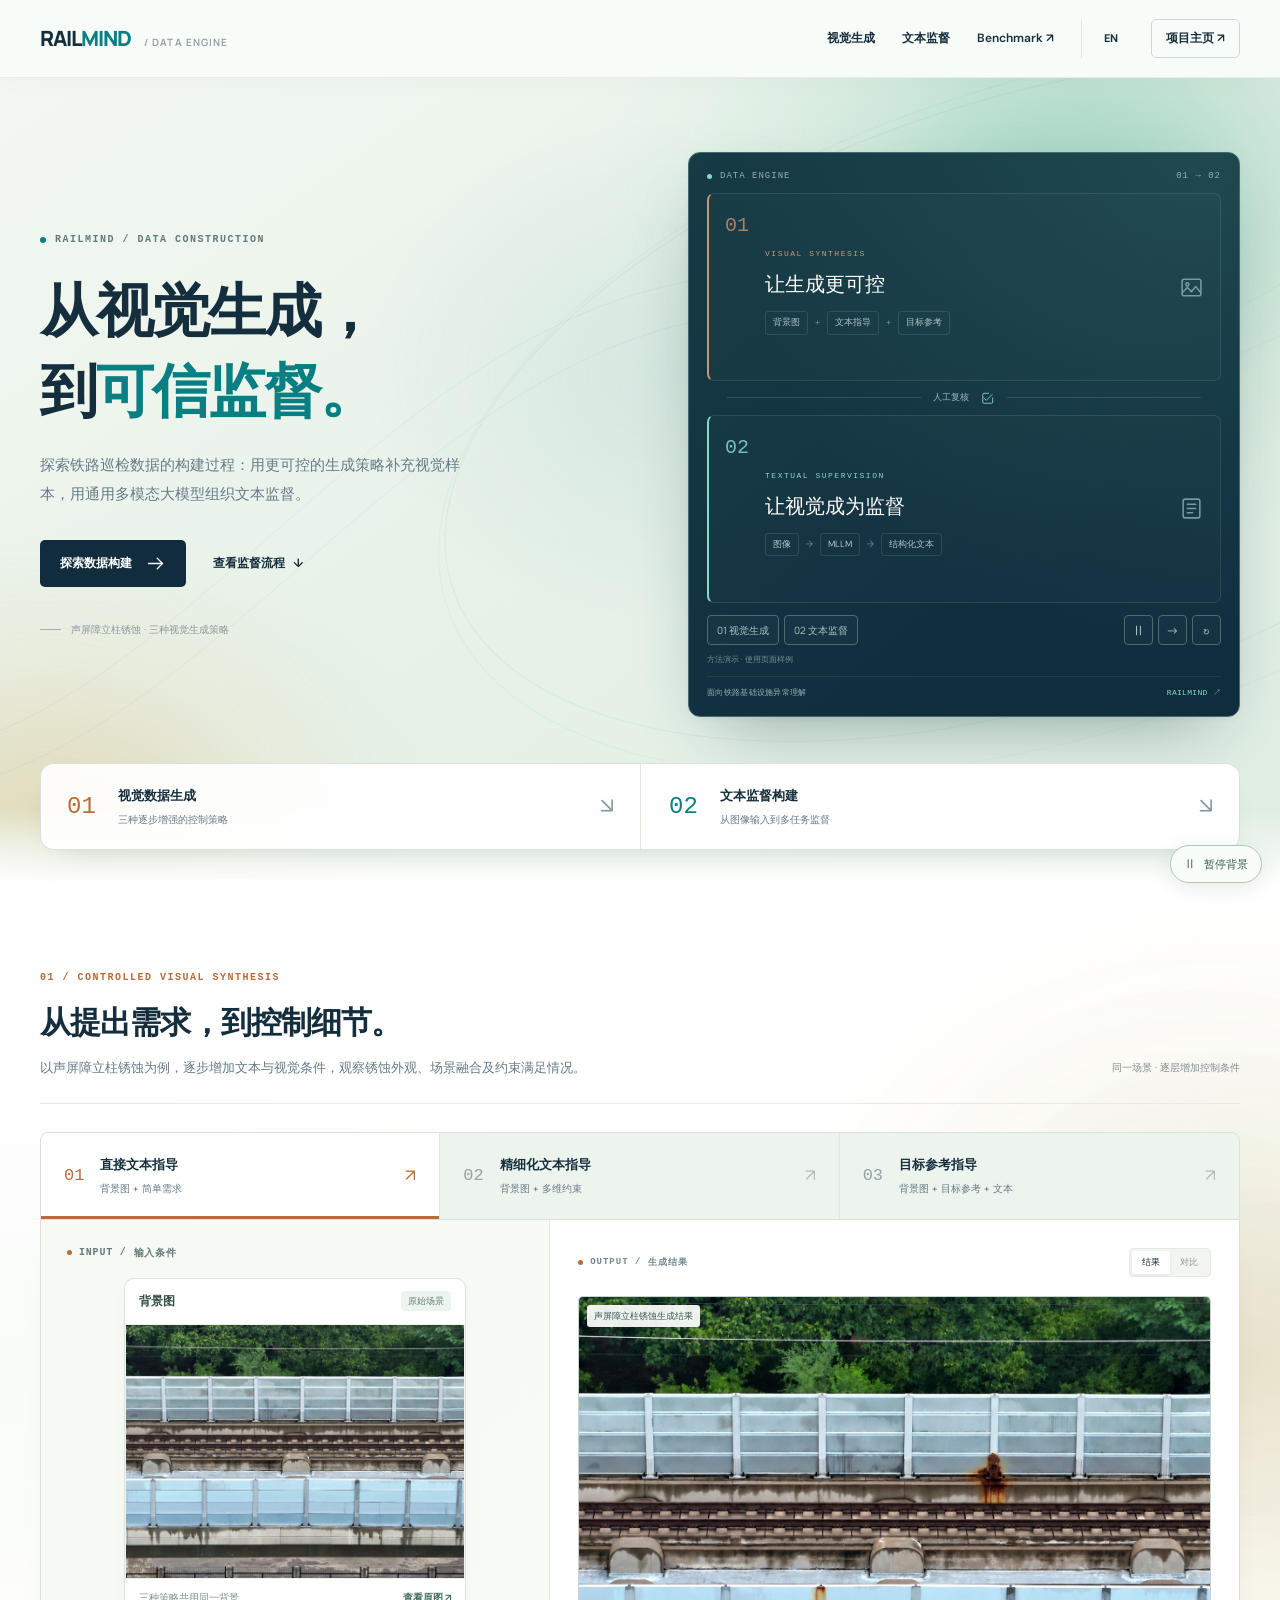
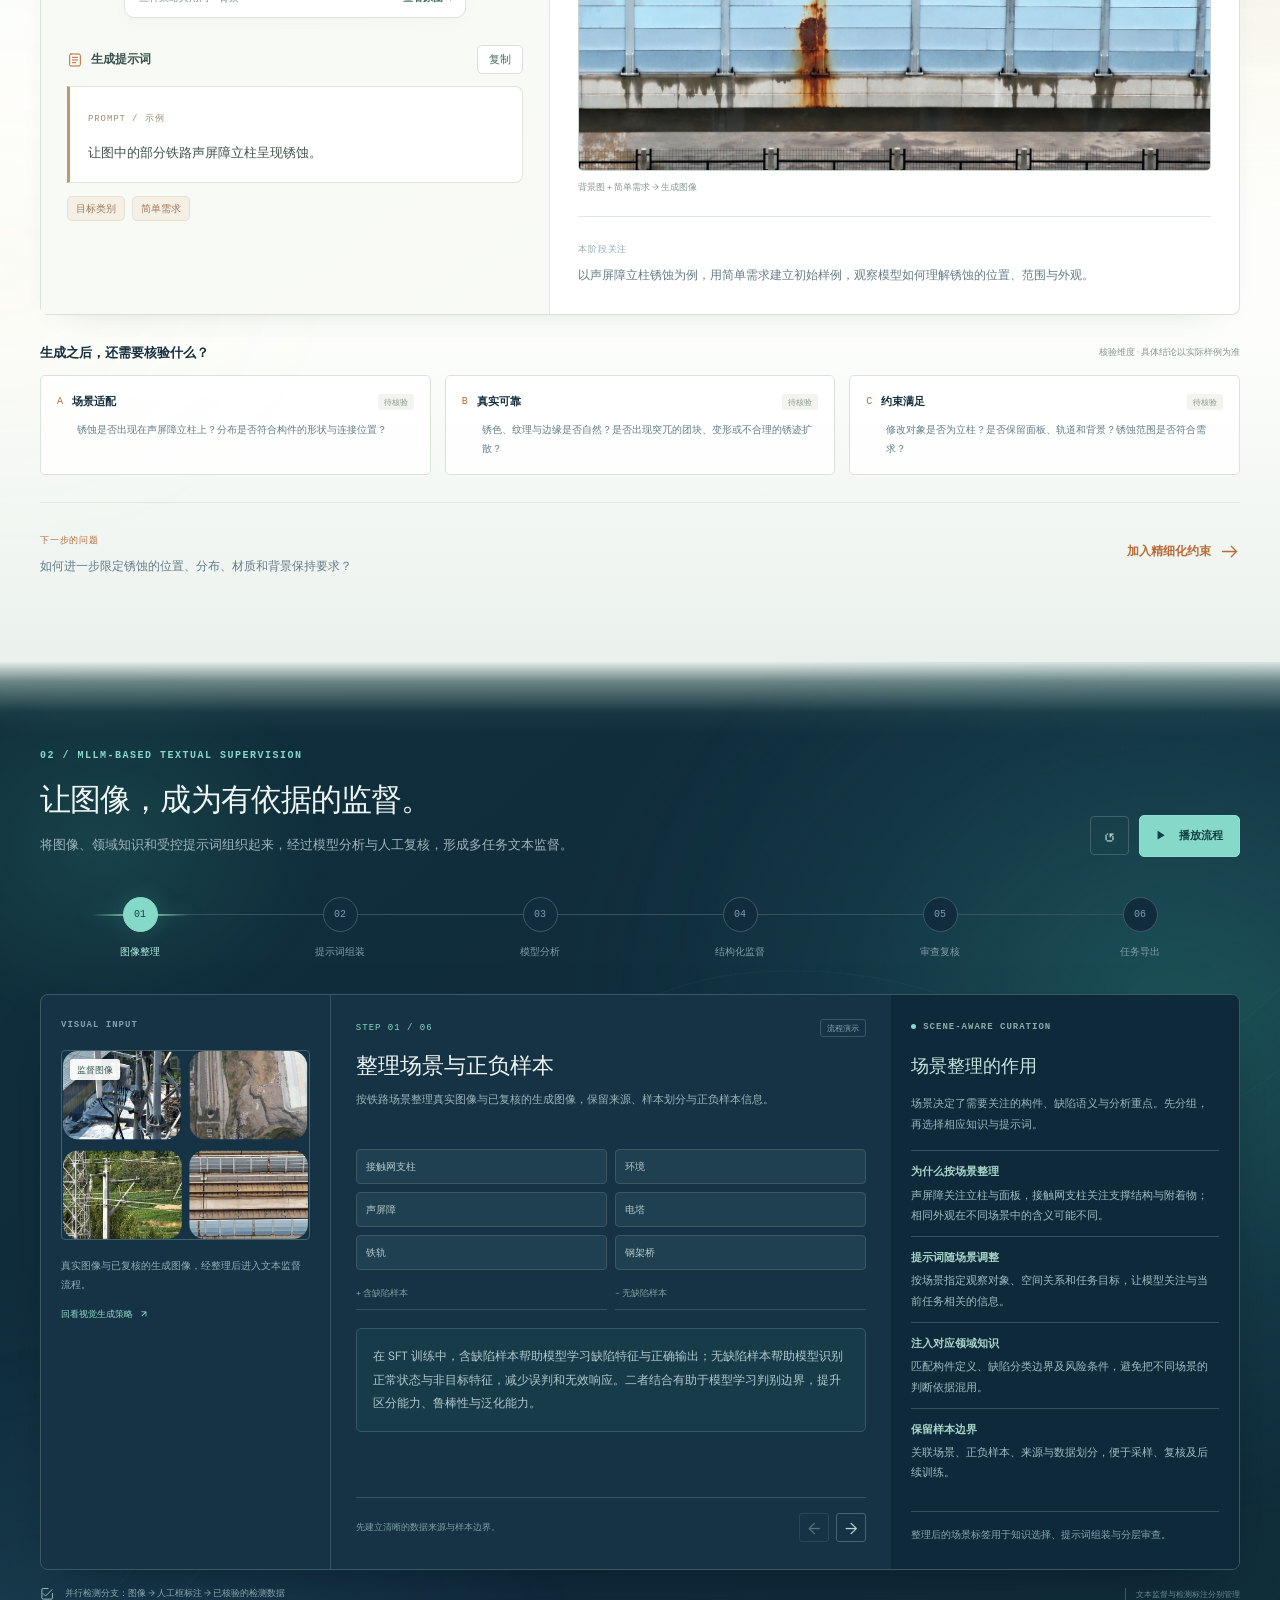
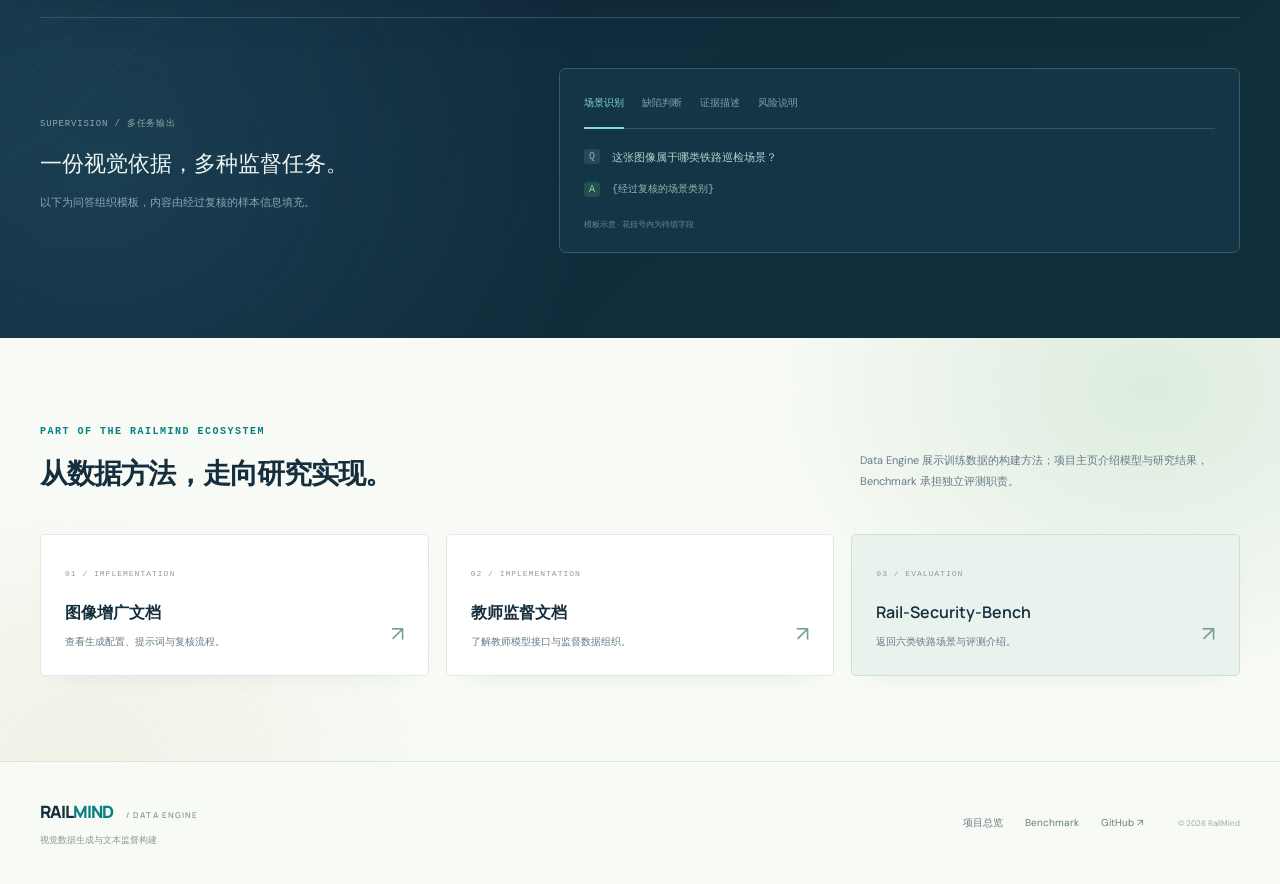
==== commit 1e26a3a2: "Animate hero synthesis and textual supervision overview" ====
--- a/data-engine/index.html
+++ b/data-engine/index.html
@@ -1,113 +1,116 @@
-<!doctype html>
-<html lang="zh-CN">
-<head>
-  <meta charset="utf-8">
-  <meta name="viewport" content="width=device-width,initial-scale=1">
-  <meta name="description" content="RailMind Data Engine — an interactive guide to controlled visual synthesis and MLLM-generated textual supervision for railway infrastructure inspection.">
-  <meta name="theme-color" content="#102c3d">
-  <title>Data Engine | RailMind</title>
-  <link rel="preconnect" href="https://fonts.googleapis.com">
-  <link rel="preconnect" href="https://fonts.gstatic.com" crossorigin>
-  <link href="https://fonts.googleapis.com/css2?family=DM+Sans:wght@400;500;600;700&family=Manrope:wght@400;500;600;700;800&display=swap" rel="stylesheet">
-  <link rel="stylesheet" href="styles.css?v=input-cards-2">
-  <link rel="stylesheet" href="background-theme.css?v=ambient-4">
-  <link rel="stylesheet" href="background-motion.css?v=motion-1">
-  <script src="content.js?v=input-cards-1" defer></script>
-  <script src="app.js?v=input-cards-1" defer></script>
-  <script src="background-motion.js?v=motion-1" defer></script>
-</head>
-<body>
-<svg class="icon-library" aria-hidden="true" xmlns="http://www.w3.org/2000/svg"><defs>
-  <symbol id="i-image" viewBox="0 0 24 24"><rect x="3" y="4" width="18" height="16" rx="2"/><circle cx="8" cy="9" r="1.5"/><path d="m3 17 5-5 4 4 4-5 5 6"/></symbol>
-  <symbol id="i-arrow" viewBox="0 0 24 24"><path d="M4 12h16m-6-6 6 6-6 6"/></symbol>
-  <symbol id="i-spark" viewBox="0 0 24 24"><path d="m12 3 2.5 6.5L21 12l-6.5 2.5L12 21l-2.5-6.5L3 12l6.5-2.5L12 3Z"/></symbol>
-  <symbol id="i-check" viewBox="0 0 24 24"><path d="m5 12 4 4L19 6"/><path d="M20 12v7a2 2 0 0 1-2 2H5a2 2 0 0 1-2-2V6a2 2 0 0 1 2-2h8"/></symbol>
-  <symbol id="i-text" viewBox="0 0 24 24"><rect x="4" y="3" width="16" height="18" rx="2"/><path d="M8 8h8M8 12h8M8 16h5"/></symbol>
-</defs></svg>
-<a class="skip-link" href="#main" data-i18n="skip">跳至内容</a>
-<header class="site-header">
-  <div class="container nav-inner">
-    <a class="brand" href="../">RAIL<span>MIND</span><small>/ DATA ENGINE</small></a>
-    <button id="menu-toggle" class="menu-toggle" type="button" aria-expanded="false" aria-controls="navigation" data-i18n-aria="menu">☰</button>
-    <nav id="navigation" aria-label="Main navigation">
-      <a href="#synthesis" data-i18n="navVisual">视觉生成</a><a href="#supervision" data-i18n="navText">文本监督</a><a href="../#benchmark">Benchmark ↗</a>
-      <button id="language" class="language" type="button" aria-label="Switch language">EN</button>
-      <a href="../" class="back-home" data-i18n="backHome">项目主页 ↗</a>
-    </nav>
-  </div>
-</header>
-<main id="main">
-  <section class="hero">
-    <div class="ambient-scene" aria-hidden="true"><span class="ambient-glow teal"></span><span class="ambient-glow gold"></span><span class="ambient-rails"></span></div>
-    <div class="container hero-grid">
-      <div class="hero-copy">
-        <div class="eyebrow"><span class="small-dot"></span> RAILMIND / DATA CONSTRUCTION</div>
-        <h1 data-i18n-html="heroTitle">从视觉生成，<br>到<span>可信监督。</span></h1>
-        <p class="hero-description" data-i18n="heroDescription">探索铁路巡检数据的构建过程：用更可控的生成策略补充视觉样本，用通用多模态大模型组织文本监督。</p>
-        <div class="hero-actions"><a class="button primary" href="#synthesis"><span data-i18n="startExplore">探索数据构建</span><svg class="icon"><use href="#i-arrow"/></svg></a><a class="text-link" href="#supervision"><span data-i18n="watchFlow">查看监督流程</span> ↓</a></div>
-        <div class="hero-note"><span class="note-line"></span><span data-i18n="heroNote">声屏障立柱锈蚀 · 三种视觉生成策略</span></div>
-      </div>
-      <div class="engine-map" aria-label="Visual synthesis and textual supervision overview">
-        <div class="map-top"><span><span class="live-dot"></span> DATA ENGINE</span><span class="mono">01 → 02</span></div>
-        <div class="map-lane warm"><div class="map-index">01</div><div class="map-lane-body"><span class="map-tag">VISUAL SYNTHESIS</span><h2 data-i18n="mapVisual">让生成更可控</h2><div class="map-tokens"><span data-i18n="background">背景图</span><b>+</b><span data-i18n="prompt">文本指导</span><b>+</b><span data-i18n="reference">目标参考</span></div></div><svg class="icon"><use href="#i-image"/></svg></div>
-        <div class="map-bridge"><span class="bridge-line"></span><span data-i18n="humanReview">人工复核</span><svg class="icon"><use href="#i-check"/></svg><span class="bridge-line"></span></div>
-        <div class="map-lane cool"><div class="map-index">02</div><div class="map-lane-body"><span class="map-tag">TEXTUAL SUPERVISION</span><h2 data-i18n="mapText">让视觉成为监督</h2><div class="map-tokens"><span data-i18n="image">图像</span><b>→</b><span>MLLM</span><b>→</b><span data-i18n="structuredText">结构化文本</span></div></div><svg class="icon"><use href="#i-text"/></svg></div>
-        <div class="map-bottom"><span data-i18n="mapBottom">面向铁路基础设施异常理解</span><span>RAILMIND ↗</span></div>
-      </div>
-    </div>
-    <div class="container chapter-strip"><a href="#synthesis"><span class="chapter-number warm-text">01</span><span><b data-i18n="stripVisual">视觉数据生成</b><small data-i18n="stripVisualSub">三种逐步增强的控制策略</small></span><span class="chapter-arrow">↘</span></a><a href="#supervision"><span class="chapter-number cool-text">02</span><span><b data-i18n="stripText">文本监督构建</b><small data-i18n="stripTextSub">从图像输入到多任务监督</small></span><span class="chapter-arrow">↘</span></a></div>
-  </section>
-
-  <section class="section synthesis" id="synthesis" aria-labelledby="synthesis-title">
-    <div class="container">
-      <div class="section-heading"><div><div class="eyebrow warm-text">01 / CONTROLLED VISUAL SYNTHESIS</div><h2 id="synthesis-title" data-i18n="visualTitle">从提出需求，到控制细节。</h2><p class="section-description" data-i18n="visualDescription">以声屏障立柱锈蚀为例，逐步增加文本与视觉条件，观察锈蚀外观、场景融合及约束满足情况。</p></div><span class="section-side-note" data-i18n="visualSide">同一场景 · 逐层增加控制条件</span></div>
-      <div class="strategy-tabs" role="tablist" aria-label="Generation strategies">
-        <button id="strategy-tab-0" class="strategy-tab" type="button" role="tab" aria-selected="true" aria-controls="strategy-panel" data-strategy="0"><span class="tab-num">01</span><span><b data-i18n="simpleTitle">直接文本指导</b><small data-i18n="simpleSub">背景图 + 简单需求</small></span><span class="tab-arrow">↗</span></button>
-        <button id="strategy-tab-1" class="strategy-tab" type="button" role="tab" aria-selected="false" aria-controls="strategy-panel" tabindex="-1" data-strategy="1"><span class="tab-num">02</span><span><b data-i18n="refinedTitle">精细化文本指导</b><small data-i18n="refinedSub">背景图 + 多维约束</small></span><span class="tab-arrow">↗</span></button>
-        <button id="strategy-tab-2" class="strategy-tab" type="button" role="tab" aria-selected="false" aria-controls="strategy-panel" tabindex="-1" data-strategy="2"><span class="tab-num">03</span><span><b data-i18n="referenceTitle">目标参考指导</b><small data-i18n="referenceSub">背景图 + 目标参考 + 文本</small></span><span class="tab-arrow">↗</span></button>
-      </div>
-      <div id="strategy-panel" role="tabpanel" aria-labelledby="strategy-tab-0" class="strategy-panel" tabindex="0">
-        <div class="strategy-inputs">
-          <div class="panel-label"><span class="label-dot warm-bg"></span> INPUT / <span data-i18n="inputConditions">输入条件</span></div>
-          <div class="input-images" id="synthesis-inputs"><figure class="input-image-card" id="background-card"><div class="input-card-heading"><span data-i18n="background">背景图</span><span class="input-role" data-i18n="originalScene">原始场景</span></div><a class="input-image-open" id="background-open" href="#synthesis" target="_blank" rel="noopener" data-i18n-aria="openBackground"><div id="background-slot" class="media-slot input-image-stage"></div></a><figcaption><span data-i18n="sharedBackground">三种策略共用同一背景</span><a id="background-view" href="#synthesis" target="_blank" rel="noopener"><span data-i18n="viewOriginal">查看原图</span> ↗</a></figcaption></figure><figure class="input-image-card" id="reference-card" hidden><div class="input-card-heading"><span data-i18n="reference">目标参考</span><span class="input-role" data-i18n="appearanceReference">外观参考</span></div><a class="input-image-open" id="reference-open" href="#synthesis" target="_blank" rel="noopener" data-i18n-aria="openReference"><div id="reference-slot" class="media-slot input-image-stage"></div></a><figcaption><span data-i18n="referenceDetail">约束锈斑形态与纹理</span><a id="reference-view" href="#synthesis" target="_blank" rel="noopener"><span data-i18n="viewOriginal">查看原图</span> ↗</a></figcaption></figure></div>
-          <div class="prompt-heading"><span><svg class="icon"><use href="#i-text"/></svg><b data-i18n="generationPrompt">生成提示词</b></span><button id="copy-prompt" type="button" class="quiet-button" data-i18n="copy">复制</button></div>
-          <div class="prompt-box"><span class="code-eyebrow" data-i18n="promptExample">PROMPT / 示例</span><p id="generation-prompt"></p></div>
-          <div id="constraint-tags" class="constraint-tags"></div>
-        </div>
-        <div class="strategy-output">
-          <div class="output-header"><div class="panel-label"><span class="label-dot warm-bg"></span> OUTPUT / <span data-i18n="generatedResult">生成结果</span></div><div class="segmented" aria-label="Result view"><button type="button" id="view-result" aria-pressed="true" data-i18n="resultView">结果</button><button type="button" id="view-compare" aria-pressed="false" data-i18n="compareView">对比</button></div></div>
-          <div id="result-display" class="result-display"></div>
-          <div class="output-caption"><span id="strategy-caption"></span><span class="pending-label" data-i18n="pendingImages">图像待补充</span></div>
-          <div class="strategy-explanation"><span class="mini-label" data-i18n="strategyFocus">本阶段关注</span><p id="strategy-description"></p></div>
-        </div>
-      </div>
-      <div class="review-heading"><h3 data-i18n="reviewTitle">生成之后，还需要核验什么？</h3><span data-i18n="reviewNote">核验维度 · 具体结论以实际样例为准</span></div>
-      <div class="review-grid"><details open><summary><span class="review-num">A</span><span data-i18n="sceneFit">场景适配</span><span class="review-status" data-i18n="pendingReview">待核验</span></summary><p id="review-scene"></p></details><details open><summary><span class="review-num">B</span><span data-i18n="fidelity">真实可靠</span><span class="review-status" data-i18n="pendingReview">待核验</span></summary><p id="review-fidelity"></p></details><details open><summary><span class="review-num">C</span><span data-i18n="compliance">约束满足</span><span class="review-status" data-i18n="pendingReview">待核验</span></summary><p id="review-compliance"></p></details></div>
-      <div class="strategy-transition"><div><span class="mini-label warm-text" data-i18n="nextQuestion">下一步的问题</span><p id="transition-text"></p></div><a class="text-link" id="next-strategy" href="#supervision"><span id="next-strategy-label"></span><svg class="icon" aria-hidden="true"><use href="#i-arrow"/></svg></a></div>
-    </div>
-  </section>
-
-  <section class="section supervision" id="supervision" aria-labelledby="supervision-title">
-    <div class="container">
-      <div class="section-heading"><div><div class="eyebrow">02 / MLLM-BASED TEXTUAL SUPERVISION</div><h2 id="supervision-title" data-i18n="textTitle">让图像，成为有依据的监督。</h2><p class="section-description" data-i18n="textDescription">将图像、领域知识和受控提示词组织起来，经过模型分析与人工复核，形成多任务文本监督。</p></div><div class="flow-controls"><button type="button" id="flow-reset" class="flow-reset" data-i18n-aria="replay">↺</button><button type="button" class="button play-button" id="flow-play"><span id="play-icon">▶</span><span id="play-label" data-i18n="playFlow">播放流程</span></button></div></div>
-      <div class="pipeline-track"><div class="pipeline-progress" id="pipeline-progress"></div><div id="pipeline-steps" class="pipeline-steps" role="tablist" aria-label="Data engine steps"></div></div>
-      <div class="flow-body" id="flow-panel" role="tabpanel" tabindex="0">
-        <div class="flow-source"><div class="panel-label">VISUAL INPUT</div><div id="supervision-slot" class="media-slot supervision-slot"></div><p data-i18n="sourceDescription">真实图像与已复核的生成图像，经整理后进入文本监督流程。</p><a class="inline-link" href="#synthesis"><span data-i18n="backToSynthesis">回看视觉生成策略</span> ↗</a></div>
-        <div class="flow-detail"><div class="step-topline"><span class="step-counter" id="step-counter">STEP 01 / 06</span><span class="demo-badge" data-i18n="workflowDemo">流程演示</span></div><h3 id="step-title"></h3><p id="step-description" class="step-description"></p><div id="step-content" class="step-content"></div><div class="step-bottom"><span id="step-purpose"></span><div><button id="flow-prev" type="button" class="step-nav" data-i18n-aria="previousStep">←</button><button id="flow-next" type="button" class="step-nav" data-i18n-aria="nextStep">→</button></div></div></div>
-        <aside id="stage-insight" class="supervision-output" aria-live="polite"><div class="panel-label"><span class="label-dot"></span><span data-i18n="supervisionSchema">监督结构</span></div><div class="schema-title"><svg class="icon"><use href="#i-text"/></svg><b>supervision.json</b></div><pre id="schema-preview"></pre><p class="schema-note" data-i18n="schemaNote">字段结构示意。图像与真实模型输出将在项目仓库开放</p><div class="schema-footer"><span data-i18n="exportGate">通过复核后导出</span><svg class="icon"><use href="#i-check"/></svg></div></aside>
-      </div>
-      <div class="parallel-branch"><svg class="icon"><use href="#i-check"/></svg><span data-i18n="detectionBranch">并行检测分支：图像 → 人工框标注 → 已核验的检测数据</span><span class="branch-separator"></span><span data-i18n="detectionNote">文本监督与检测标注分别管理</span></div>
-      <div class="task-preview"><div class="task-preview-heading"><span class="mini-label" data-i18n="taskOutput">SUPERVISION / 多任务输出</span><h3 data-i18n="taskTitle">一份视觉依据，多种监督任务。</h3><p data-i18n="taskDescription">以下为问答组织模板，内容由经过复核的样本信息填充。</p></div><div class="task-card"><div id="task-tabs" class="task-tabs" role="tablist" aria-label="Supervision tasks"></div><div id="task-panel" role="tabpanel" tabindex="0"><div class="qa-row"><span>Q</span><p id="task-question"></p></div><div class="qa-row answer"><span>A</span><p id="task-answer"></p></div></div><div class="template-note" data-i18n="templateNote">模板示意 · 花括号内为待填字段</div></div></div>
-    </div>
-  </section>
-
-  <section class="resources section" id="resources"><div class="container"><div class="resource-intro"><div><div class="eyebrow cool-text">PART OF THE RAILMIND ECOSYSTEM</div><h2 data-i18n="resourceTitle">从数据方法，走向研究实现。</h2></div><p data-i18n="resourceDescription">Data Engine 展示训练数据的构建方法；项目主页介绍模型与研究结果，Benchmark 承担独立评测职责。</p></div><div class="resource-grid"><a class="resource-card" href="https://github.com/chaomacv/RailMind/blob/main/docs/04_augmentation.md" target="_blank" rel="noopener"><span class="resource-number">01 / IMPLEMENTATION</span><h3 data-i18n="augmentationDocs">图像增广文档</h3><p data-i18n="augmentationDocsSub">查看生成配置、提示词与复核流程。</p><span class="resource-arrow">↗</span></a><a class="resource-card" href="https://github.com/chaomacv/RailMind/blob/main/docs/03_data_engine.md" target="_blank" rel="noopener"><span class="resource-number">02 / IMPLEMENTATION</span><h3 data-i18n="teacherDocs">教师监督文档</h3><p data-i18n="teacherDocsSub">了解教师模型接口与监督数据组织。</p><span class="resource-arrow">↗</span></a><a class="resource-card benchmark-resource" href="../#benchmark"><span class="resource-number">03 / EVALUATION</span><h3>Rail-Security-Bench</h3><p data-i18n="benchmarkSub">返回六类铁路场景与评测介绍。</p><span class="resource-arrow">↗</span></a></div></div></section>
-</main>
-<footer class="site-footer"><div class="container footer-inner"><div><a class="brand" href="../">RAIL<span>MIND</span><small>/ DATA ENGINE</small></a><p data-i18n="footerText">视觉数据生成与文本监督构建</p></div><div class="footer-links"><a href="../" data-i18n="projectOverview">项目总览</a><a href="../#benchmark">Benchmark</a><a href="https://github.com/chaomacv/RailMind" target="_blank" rel="noopener">GitHub ↗</a><span>© 2026 RailMind</span></div></div></footer>
-<div id="toast" class="toast" role="status"></div>
-</body>
-</html>
-
-
-
-
+<!doctype html>
+<html lang="zh-CN">
+<head>
+  <meta charset="utf-8">
+  <meta name="viewport" content="width=device-width,initial-scale=1">
+  <meta name="description" content="RailMind Data Engine — an interactive guide to controlled visual synthesis and MLLM-generated textual supervision for railway infrastructure inspection.">
+  <meta name="theme-color" content="#102c3d">
+  <title>Data Engine | RailMind</title>
+  <link rel="preconnect" href="https://fonts.googleapis.com">
+  <link rel="preconnect" href="https://fonts.gstatic.com" crossorigin>
+  <link href="https://fonts.googleapis.com/css2?family=DM+Sans:wght@400;500;600;700&family=Manrope:wght@400;500;600;700;800&display=swap" rel="stylesheet">
+  <link rel="stylesheet" href="styles.css?v=input-cards-2">
+  <link rel="stylesheet" href="background-theme.css?v=ambient-4">
+  <link rel="stylesheet" href="background-motion.css?v=motion-1">
+  <link rel="stylesheet" href="hero-demo.css?v=demo-1">
+  <script src="content.js?v=input-cards-1" defer></script>
+  <script src="app.js?v=input-cards-1" defer></script>
+  <script src="background-motion.js?v=motion-1" defer></script>
+  <script src="hero-demo.js?v=demo-1" defer></script>
+</head>
+<body>
+<svg class="icon-library" aria-hidden="true" xmlns="http://www.w3.org/2000/svg"><defs>
+  <symbol id="i-image" viewBox="0 0 24 24"><rect x="3" y="4" width="18" height="16" rx="2"/><circle cx="8" cy="9" r="1.5"/><path d="m3 17 5-5 4 4 4-5 5 6"/></symbol>
+  <symbol id="i-arrow" viewBox="0 0 24 24"><path d="M4 12h16m-6-6 6 6-6 6"/></symbol>
+  <symbol id="i-spark" viewBox="0 0 24 24"><path d="m12 3 2.5 6.5L21 12l-6.5 2.5L12 21l-2.5-6.5L3 12l6.5-2.5L12 3Z"/></symbol>
+  <symbol id="i-check" viewBox="0 0 24 24"><path d="m5 12 4 4L19 6"/><path d="M20 12v7a2 2 0 0 1-2 2H5a2 2 0 0 1-2-2V6a2 2 0 0 1 2-2h8"/></symbol>
+  <symbol id="i-text" viewBox="0 0 24 24"><rect x="4" y="3" width="16" height="18" rx="2"/><path d="M8 8h8M8 12h8M8 16h5"/></symbol>
+</defs></svg>
+<a class="skip-link" href="#main" data-i18n="skip">跳至内容</a>
+<header class="site-header">
+  <div class="container nav-inner">
+    <a class="brand" href="../">RAIL<span>MIND</span><small>/ DATA ENGINE</small></a>
+    <button id="menu-toggle" class="menu-toggle" type="button" aria-expanded="false" aria-controls="navigation" data-i18n-aria="menu">☰</button>
+    <nav id="navigation" aria-label="Main navigation">
+      <a href="#synthesis" data-i18n="navVisual">视觉生成</a><a href="#supervision" data-i18n="navText">文本监督</a><a href="../#benchmark">Benchmark ↗</a>
+      <button id="language" class="language" type="button" aria-label="Switch language">EN</button>
+      <a href="../" class="back-home" data-i18n="backHome">项目主页 ↗</a>
+    </nav>
+  </div>
+</header>
+<main id="main">
+  <section class="hero">
+    <div class="ambient-scene" aria-hidden="true"><span class="ambient-glow teal"></span><span class="ambient-glow gold"></span><span class="ambient-rails"></span></div>
+    <div class="container hero-grid">
+      <div class="hero-copy">
+        <div class="eyebrow"><span class="small-dot"></span> RAILMIND / DATA CONSTRUCTION</div>
+        <h1 data-i18n-html="heroTitle">从视觉生成，<br>到<span>可信监督。</span></h1>
+        <p class="hero-description" data-i18n="heroDescription">探索铁路巡检数据的构建过程：用更可控的生成策略补充视觉样本，用通用多模态大模型组织文本监督。</p>
+        <div class="hero-actions"><a class="button primary" href="#synthesis"><span data-i18n="startExplore">探索数据构建</span><svg class="icon"><use href="#i-arrow"/></svg></a><a class="text-link" href="#supervision"><span data-i18n="watchFlow">查看监督流程</span> ↓</a></div>
+        <div class="hero-note"><span class="note-line"></span><span data-i18n="heroNote">声屏障立柱锈蚀 · 三种视觉生成策略</span></div>
+      </div>
+      <div class="engine-map" aria-label="Visual synthesis and textual supervision overview">
+        <div class="map-top"><span><span class="live-dot"></span> DATA ENGINE</span><span class="mono">01 → 02</span></div>
+        <div class="map-lane warm"><div class="map-index">01</div><div class="map-lane-body"><span class="map-tag">VISUAL SYNTHESIS</span><h2 data-i18n="mapVisual">让生成更可控</h2><div class="map-tokens"><span data-i18n="background">背景图</span><b>+</b><span data-i18n="prompt">文本指导</span><b>+</b><span data-i18n="reference">目标参考</span></div></div><svg class="icon"><use href="#i-image"/></svg></div>
+        <div class="map-bridge"><span class="bridge-line"></span><span data-i18n="humanReview">人工复核</span><svg class="icon"><use href="#i-check"/></svg><span class="bridge-line"></span></div>
+        <div class="map-lane cool"><div class="map-index">02</div><div class="map-lane-body"><span class="map-tag">TEXTUAL SUPERVISION</span><h2 data-i18n="mapText">让视觉成为监督</h2><div class="map-tokens"><span data-i18n="image">图像</span><b>→</b><span>MLLM</span><b>→</b><span data-i18n="structuredText">结构化文本</span></div></div><svg class="icon"><use href="#i-text"/></svg></div>
+        <div class="map-bottom"><span data-i18n="mapBottom">面向铁路基础设施异常理解</span><span>RAILMIND ↗</span></div>
+      </div>
+    </div>
+    <div class="container chapter-strip"><a href="#synthesis"><span class="chapter-number warm-text">01</span><span><b data-i18n="stripVisual">视觉数据生成</b><small data-i18n="stripVisualSub">三种逐步增强的控制策略</small></span><span class="chapter-arrow">↘</span></a><a href="#supervision"><span class="chapter-number cool-text">02</span><span><b data-i18n="stripText">文本监督构建</b><small data-i18n="stripTextSub">从图像输入到多任务监督</small></span><span class="chapter-arrow">↘</span></a></div>
+  </section>
+
+  <section class="section synthesis" id="synthesis" aria-labelledby="synthesis-title">
+    <div class="container">
+      <div class="section-heading"><div><div class="eyebrow warm-text">01 / CONTROLLED VISUAL SYNTHESIS</div><h2 id="synthesis-title" data-i18n="visualTitle">从提出需求，到控制细节。</h2><p class="section-description" data-i18n="visualDescription">以声屏障立柱锈蚀为例，逐步增加文本与视觉条件，观察锈蚀外观、场景融合及约束满足情况。</p></div><span class="section-side-note" data-i18n="visualSide">同一场景 · 逐层增加控制条件</span></div>
+      <div class="strategy-tabs" role="tablist" aria-label="Generation strategies">
+        <button id="strategy-tab-0" class="strategy-tab" type="button" role="tab" aria-selected="true" aria-controls="strategy-panel" data-strategy="0"><span class="tab-num">01</span><span><b data-i18n="simpleTitle">直接文本指导</b><small data-i18n="simpleSub">背景图 + 简单需求</small></span><span class="tab-arrow">↗</span></button>
+        <button id="strategy-tab-1" class="strategy-tab" type="button" role="tab" aria-selected="false" aria-controls="strategy-panel" tabindex="-1" data-strategy="1"><span class="tab-num">02</span><span><b data-i18n="refinedTitle">精细化文本指导</b><small data-i18n="refinedSub">背景图 + 多维约束</small></span><span class="tab-arrow">↗</span></button>
+        <button id="strategy-tab-2" class="strategy-tab" type="button" role="tab" aria-selected="false" aria-controls="strategy-panel" tabindex="-1" data-strategy="2"><span class="tab-num">03</span><span><b data-i18n="referenceTitle">目标参考指导</b><small data-i18n="referenceSub">背景图 + 目标参考 + 文本</small></span><span class="tab-arrow">↗</span></button>
+      </div>
+      <div id="strategy-panel" role="tabpanel" aria-labelledby="strategy-tab-0" class="strategy-panel" tabindex="0">
+        <div class="strategy-inputs">
+          <div class="panel-label"><span class="label-dot warm-bg"></span> INPUT / <span data-i18n="inputConditions">输入条件</span></div>
+          <div class="input-images" id="synthesis-inputs"><figure class="input-image-card" id="background-card"><div class="input-card-heading"><span data-i18n="background">背景图</span><span class="input-role" data-i18n="originalScene">原始场景</span></div><a class="input-image-open" id="background-open" href="#synthesis" target="_blank" rel="noopener" data-i18n-aria="openBackground"><div id="background-slot" class="media-slot input-image-stage"></div></a><figcaption><span data-i18n="sharedBackground">三种策略共用同一背景</span><a id="background-view" href="#synthesis" target="_blank" rel="noopener"><span data-i18n="viewOriginal">查看原图</span> ↗</a></figcaption></figure><figure class="input-image-card" id="reference-card" hidden><div class="input-card-heading"><span data-i18n="reference">目标参考</span><span class="input-role" data-i18n="appearanceReference">外观参考</span></div><a class="input-image-open" id="reference-open" href="#synthesis" target="_blank" rel="noopener" data-i18n-aria="openReference"><div id="reference-slot" class="media-slot input-image-stage"></div></a><figcaption><span data-i18n="referenceDetail">约束锈斑形态与纹理</span><a id="reference-view" href="#synthesis" target="_blank" rel="noopener"><span data-i18n="viewOriginal">查看原图</span> ↗</a></figcaption></figure></div>
+          <div class="prompt-heading"><span><svg class="icon"><use href="#i-text"/></svg><b data-i18n="generationPrompt">生成提示词</b></span><button id="copy-prompt" type="button" class="quiet-button" data-i18n="copy">复制</button></div>
+          <div class="prompt-box"><span class="code-eyebrow" data-i18n="promptExample">PROMPT / 示例</span><p id="generation-prompt"></p></div>
+          <div id="constraint-tags" class="constraint-tags"></div>
+        </div>
+        <div class="strategy-output">
+          <div class="output-header"><div class="panel-label"><span class="label-dot warm-bg"></span> OUTPUT / <span data-i18n="generatedResult">生成结果</span></div><div class="segmented" aria-label="Result view"><button type="button" id="view-result" aria-pressed="true" data-i18n="resultView">结果</button><button type="button" id="view-compare" aria-pressed="false" data-i18n="compareView">对比</button></div></div>
+          <div id="result-display" class="result-display"></div>
+          <div class="output-caption"><span id="strategy-caption"></span><span class="pending-label" data-i18n="pendingImages">图像待补充</span></div>
+          <div class="strategy-explanation"><span class="mini-label" data-i18n="strategyFocus">本阶段关注</span><p id="strategy-description"></p></div>
+        </div>
+      </div>
+      <div class="review-heading"><h3 data-i18n="reviewTitle">生成之后，还需要核验什么？</h3><span data-i18n="reviewNote">核验维度 · 具体结论以实际样例为准</span></div>
+      <div class="review-grid"><details open><summary><span class="review-num">A</span><span data-i18n="sceneFit">场景适配</span><span class="review-status" data-i18n="pendingReview">待核验</span></summary><p id="review-scene"></p></details><details open><summary><span class="review-num">B</span><span data-i18n="fidelity">真实可靠</span><span class="review-status" data-i18n="pendingReview">待核验</span></summary><p id="review-fidelity"></p></details><details open><summary><span class="review-num">C</span><span data-i18n="compliance">约束满足</span><span class="review-status" data-i18n="pendingReview">待核验</span></summary><p id="review-compliance"></p></details></div>
+      <div class="strategy-transition"><div><span class="mini-label warm-text" data-i18n="nextQuestion">下一步的问题</span><p id="transition-text"></p></div><a class="text-link" id="next-strategy" href="#supervision"><span id="next-strategy-label"></span><svg class="icon" aria-hidden="true"><use href="#i-arrow"/></svg></a></div>
+    </div>
+  </section>
+
+  <section class="section supervision" id="supervision" aria-labelledby="supervision-title">
+    <div class="container">
+      <div class="section-heading"><div><div class="eyebrow">02 / MLLM-BASED TEXTUAL SUPERVISION</div><h2 id="supervision-title" data-i18n="textTitle">让图像，成为有依据的监督。</h2><p class="section-description" data-i18n="textDescription">将图像、领域知识和受控提示词组织起来，经过模型分析与人工复核，形成多任务文本监督。</p></div><div class="flow-controls"><button type="button" id="flow-reset" class="flow-reset" data-i18n-aria="replay">↺</button><button type="button" class="button play-button" id="flow-play"><span id="play-icon">▶</span><span id="play-label" data-i18n="playFlow">播放流程</span></button></div></div>
+      <div class="pipeline-track"><div class="pipeline-progress" id="pipeline-progress"></div><div id="pipeline-steps" class="pipeline-steps" role="tablist" aria-label="Data engine steps"></div></div>
+      <div class="flow-body" id="flow-panel" role="tabpanel" tabindex="0">
+        <div class="flow-source"><div class="panel-label">VISUAL INPUT</div><div id="supervision-slot" class="media-slot supervision-slot"></div><p data-i18n="sourceDescription">真实图像与已复核的生成图像，经整理后进入文本监督流程。</p><a class="inline-link" href="#synthesis"><span data-i18n="backToSynthesis">回看视觉生成策略</span> ↗</a></div>
+        <div class="flow-detail"><div class="step-topline"><span class="step-counter" id="step-counter">STEP 01 / 06</span><span class="demo-badge" data-i18n="workflowDemo">流程演示</span></div><h3 id="step-title"></h3><p id="step-description" class="step-description"></p><div id="step-content" class="step-content"></div><div class="step-bottom"><span id="step-purpose"></span><div><button id="flow-prev" type="button" class="step-nav" data-i18n-aria="previousStep">←</button><button id="flow-next" type="button" class="step-nav" data-i18n-aria="nextStep">→</button></div></div></div>
+        <aside id="stage-insight" class="supervision-output" aria-live="polite"><div class="panel-label"><span class="label-dot"></span><span data-i18n="supervisionSchema">监督结构</span></div><div class="schema-title"><svg class="icon"><use href="#i-text"/></svg><b>supervision.json</b></div><pre id="schema-preview"></pre><p class="schema-note" data-i18n="schemaNote">字段结构示意。图像与真实模型输出将在项目仓库开放</p><div class="schema-footer"><span data-i18n="exportGate">通过复核后导出</span><svg class="icon"><use href="#i-check"/></svg></div></aside>
+      </div>
+      <div class="parallel-branch"><svg class="icon"><use href="#i-check"/></svg><span data-i18n="detectionBranch">并行检测分支：图像 → 人工框标注 → 已核验的检测数据</span><span class="branch-separator"></span><span data-i18n="detectionNote">文本监督与检测标注分别管理</span></div>
+      <div class="task-preview"><div class="task-preview-heading"><span class="mini-label" data-i18n="taskOutput">SUPERVISION / 多任务输出</span><h3 data-i18n="taskTitle">一份视觉依据，多种监督任务。</h3><p data-i18n="taskDescription">以下为问答组织模板，内容由经过复核的样本信息填充。</p></div><div class="task-card"><div id="task-tabs" class="task-tabs" role="tablist" aria-label="Supervision tasks"></div><div id="task-panel" role="tabpanel" tabindex="0"><div class="qa-row"><span>Q</span><p id="task-question"></p></div><div class="qa-row answer"><span>A</span><p id="task-answer"></p></div></div><div class="template-note" data-i18n="templateNote">模板示意 · 花括号内为待填字段</div></div></div>
+    </div>
+  </section>
+
+  <section class="resources section" id="resources"><div class="container"><div class="resource-intro"><div><div class="eyebrow cool-text">PART OF THE RAILMIND ECOSYSTEM</div><h2 data-i18n="resourceTitle">从数据方法，走向研究实现。</h2></div><p data-i18n="resourceDescription">Data Engine 展示训练数据的构建方法；项目主页介绍模型与研究结果，Benchmark 承担独立评测职责。</p></div><div class="resource-grid"><a class="resource-card" href="https://github.com/chaomacv/RailMind/blob/main/docs/04_augmentation.md" target="_blank" rel="noopener"><span class="resource-number">01 / IMPLEMENTATION</span><h3 data-i18n="augmentationDocs">图像增广文档</h3><p data-i18n="augmentationDocsSub">查看生成配置、提示词与复核流程。</p><span class="resource-arrow">↗</span></a><a class="resource-card" href="https://github.com/chaomacv/RailMind/blob/main/docs/03_data_engine.md" target="_blank" rel="noopener"><span class="resource-number">02 / IMPLEMENTATION</span><h3 data-i18n="teacherDocs">教师监督文档</h3><p data-i18n="teacherDocsSub">了解教师模型接口与监督数据组织。</p><span class="resource-arrow">↗</span></a><a class="resource-card benchmark-resource" href="../#benchmark"><span class="resource-number">03 / EVALUATION</span><h3>Rail-Security-Bench</h3><p data-i18n="benchmarkSub">返回六类铁路场景与评测介绍。</p><span class="resource-arrow">↗</span></a></div></div></section>
+</main>
+<footer class="site-footer"><div class="container footer-inner"><div><a class="brand" href="../">RAIL<span>MIND</span><small>/ DATA ENGINE</small></a><p data-i18n="footerText">视觉数据生成与文本监督构建</p></div><div class="footer-links"><a href="../" data-i18n="projectOverview">项目总览</a><a href="../#benchmark">Benchmark</a><a href="https://github.com/chaomacv/RailMind" target="_blank" rel="noopener">GitHub ↗</a><span>© 2026 RailMind</span></div></div></footer>
+<div id="toast" class="toast" role="status"></div>
+</body>
+</html>
+
+
+
+
+
--- a/data-engine/hero-demo.css
+++ b/data-engine/hero-demo.css
@@ -0,0 +1,58 @@
+/* Self-contained animated overview; main synthesis and supervision panels retain natural height. */
+.engine-map.demo-ready{padding:18px}
+.demo-ready .map-top{margin-bottom:12px}
+.demo-ready .map-lane{height:188px;position:relative;overflow:hidden;padding:20px 16px}
+.demo-ready .map-lane-body,.demo-ready .map-index,.demo-ready .map-lane>.icon{transition:opacity .35s,transform .55s}
+.demo-ready .map-lane.demo-active .map-lane-body,.demo-ready .map-lane.demo-active .map-index,.demo-ready .map-lane.demo-active>.icon{opacity:0;transform:translateY(-3px);pointer-events:none}
+.demo-panel{position:absolute;inset:11px;z-index:2;display:flex;flex-direction:column;gap:7px;min-width:0;border-radius:6px;overflow:hidden}
+.demo-panel[hidden]{display:none}
+.demo-panel-top{display:flex;justify-content:space-between;align-items:center;gap:10px;color:#d6ad8c;font:500 10px/1.5 var(--font);min-height:15px}
+.cool .demo-panel-top{color:#92d5c4}
+.demo-panel-top>b{font:9px var(--mono);color:#8daab1;flex-shrink:0}
+.demo-scene{display:flex;align-items:center;gap:12px;min-height:0;flex:1;position:relative}
+.demo-media{height:100%;flex:0 0 48%;min-width:0;position:relative;border:1px solid #5b777966;border-radius:7px;background:#ffffff06;overflow:hidden;transform-origin:top left}
+.demo-media img{display:block;width:100%;height:100%;object-fit:contain}
+.demo-media>span{position:absolute;left:5px;top:5px;max-width:calc(100% - 10px);padding:2px 5px;border-radius:3px;background:#0d293ee8;color:#d7e7e4;font-size:8px;line-height:1.5}
+.demo-media-missing{display:grid;place-items:center}.demo-media-missing>span{position:static}
+.demo-detail{min-width:0;flex:1}
+.demo-detail h3{font-size:13px;line-height:1.5;font-weight:500;color:#e2ebe7;margin:0 0 7px}
+.demo-detail p{font-size:10px;line-height:1.85;color:#a1b9bf;margin:0}
+.demo-caption{font-size:9px;line-height:1.55;color:#8eaaaF;margin:0;min-height:14px}
+.demo-small-media{flex-basis:35%}
+.demo-mini-prompt{flex:1;min-width:0;height:100%;padding:10px 11px;border:1px solid #d7bea166;border-left:3px solid #c99b76;border-radius:7px;background:#f6f1e7;color:#5e5649;transform-origin:top left;overflow:hidden}
+.demo-mini-prompt>span{display:block;font:8px var(--mono);color:#a08463;margin-bottom:7px;letter-spacing:.4px}
+.demo-mini-prompt strong{font-size:11px;line-height:1.65;display:block;color:#775631}
+.demo-mini-prompt p{font-size:10px;line-height:1.8;margin:6px 0 0;color:#746b5b}
+.demo-image-pair{display:flex;gap:7px;width:64%;height:100%;flex-shrink:0;min-width:0}
+.demo-image-pair>.demo-media{flex:1}
+.demo-scene-reference .demo-detail h3{font-size:11px}
+.demo-scene-reference .demo-detail p{font-size:9px}
+.demo-model-grid{display:grid;grid-template-columns:repeat(2,minmax(0,1fr));gap:7px;flex:1;height:100%;min-width:0;transform-origin:top left}
+.demo-model-grid>div{display:flex;align-items:center;gap:7px;border:1px solid #456670;border-radius:6px;background:#1a3e49;padding:7px;font-size:10px;color:#bfdcd6;min-width:0}
+.demo-model-grid img{width:25px;height:25px;padding:3px;object-fit:contain;background:white;border-radius:5px;flex-shrink:0}
+.demo-code{width:100%;height:100%;border:1px solid #426672;border-radius:7px;padding:6px 10px;background:#0c2939;font:9px/1.6 var(--mono);color:#739b9b;overflow:hidden;transform-origin:top left}
+.demo-code-line{padding-left:9px;overflow-wrap:anywhere;animation:demo-code-appear .45s ease both;animation-delay:calc(var(--line)*140ms)}
+.demo-code-line b{font-weight:400;color:#a0d3c3}.demo-code-line>span{color:#c4dbd6}.demo-code-brace{color:#82a5a8}
+.demo-record-badge{height:100%;flex:0 0 25%;display:flex;align-items:center;justify-content:center;flex-direction:column;gap:9px;border:1px solid #4b726e;border-radius:7px;background:#18473f;color:#a6daca}
+.demo-record-badge>b{font:24px var(--mono);font-weight:400}.demo-record-badge>span{font-size:8px;line-height:1.4;text-align:center;padding:0 5px}
+.demo-direction{font-size:18px;color:#79b7a5}
+.demo-task-grid{display:grid;grid-template-columns:repeat(2,minmax(0,1fr));gap:7px;height:100%;flex:1;min-width:0;transform-origin:top left}
+.demo-task-grid>span{display:flex;align-items:center;justify-content:center;background:#21484e;border:1px solid #567d75;border-radius:5px;padding:5px;text-align:center;color:#b6e1d3;font-size:11px;line-height:1.5}
+.demo-ready .map-bridge{padding:9px 20px;transition:color .4s}
+.demo-reviewing{color:#b9f0d8!important}.demo-reviewing .bridge-line{background:linear-gradient(90deg,#34505d,#8bdec1,#34505d);background-size:200% 100%;animation:demo-review-flow 1.3s linear infinite}.demo-reviewing .icon{filter:drop-shadow(0 0 5px #83deba88)}
+.demo-controls{display:flex;justify-content:space-between;align-items:center;gap:8px;margin-top:12px}
+.demo-selectors,.demo-transport{display:flex;gap:5px;align-items:center}
+.demo-controls button{background:#ffffff05;border:1px solid #4c6a70;border-radius:4px;color:#a8c2c5;font:10px/1.4 var(--font);cursor:pointer;padding:6px 9px;min-height:30px;transition:background .2s,border-color .2s,color .2s}
+.demo-controls button:hover{background:#ffffff0d;border-color:#91b6a9;color:#d5ece3}.demo-controls button:focus-visible{outline:2px solid #9cddc5;outline-offset:3px}
+.demo-controls .demo-choice[aria-pressed="true"]{background:#3d6d6359;border-color:#83b6a3;color:#c5eadc}
+.demo-transport button{min-width:29px;padding:5px 7px;font-size:13px}
+.demo-hint{font-size:8px;line-height:1.5;color:#718f98;margin:8px 0 0}
+.demo-paused .demo-code-line{animation:none}.demo-paused .demo-reviewing .bridge-line{animation-play-state:paused}
+.demo-ready .map-bottom{margin-top:11px;padding-top:10px}
+@keyframes demo-code-appear{from{opacity:0;transform:translateY(4px)}to{opacity:1;transform:translateY(0)}}
+@keyframes demo-review-flow{to{background-position:-200% 0}}
+@media(max-width:1050px){.demo-ready .map-lane{padding:18px 12px}.demo-panel{inset:10px}.demo-scene{gap:9px}.demo-detail h3{font-size:12px}.demo-detail p{font-size:9px}.demo-model-grid>div{padding:6px;gap:5px;font-size:9px}.demo-mini-prompt{padding:8px}.demo-mini-prompt strong{font-size:10px}.demo-mini-prompt p{font-size:9px}.demo-controls button{font-size:9px;padding:6px 7px}}
+@media(max-width:760px){.engine-map.demo-ready{padding:18px}.demo-ready .map-lane{height:190px;padding:20px 16px}.demo-detail h3{font-size:13px}.demo-detail p{font-size:10px}.demo-controls button{font-size:10px}.demo-code{font-size:9px}}
+@media(max-width:420px){.engine-map.demo-ready{padding:14px}.demo-ready .map-lane{height:186px;padding:18px 12px}.demo-scene{gap:8px}.demo-detail h3{font-size:12px}.demo-detail p{font-size:9px}.demo-panel-top{font-size:9px}.demo-caption{font-size:8px}.demo-mini-prompt strong{font-size:10px}.demo-mini-prompt p{font-size:9px}.demo-model-grid{gap:5px}.demo-model-grid>div{gap:4px;font-size:8px;padding:5px}.demo-model-grid img{height:22px;width:22px}.demo-code{font-size:8px;line-height:1.65;padding:7px}.demo-task-grid>span{font-size:10px}.demo-controls button{font-size:9px;padding:6px}.demo-transport button{min-width:26px;font-size:12px}.demo-ready .map-bottom{font-size:7px}}
+@media(prefers-reduced-motion:reduce){.demo-code-line,.demo-reviewing .bridge-line{animation:none}.demo-ready .map-lane-body,.demo-ready .map-index,.demo-ready .map-lane>.icon{transition:none}}
+
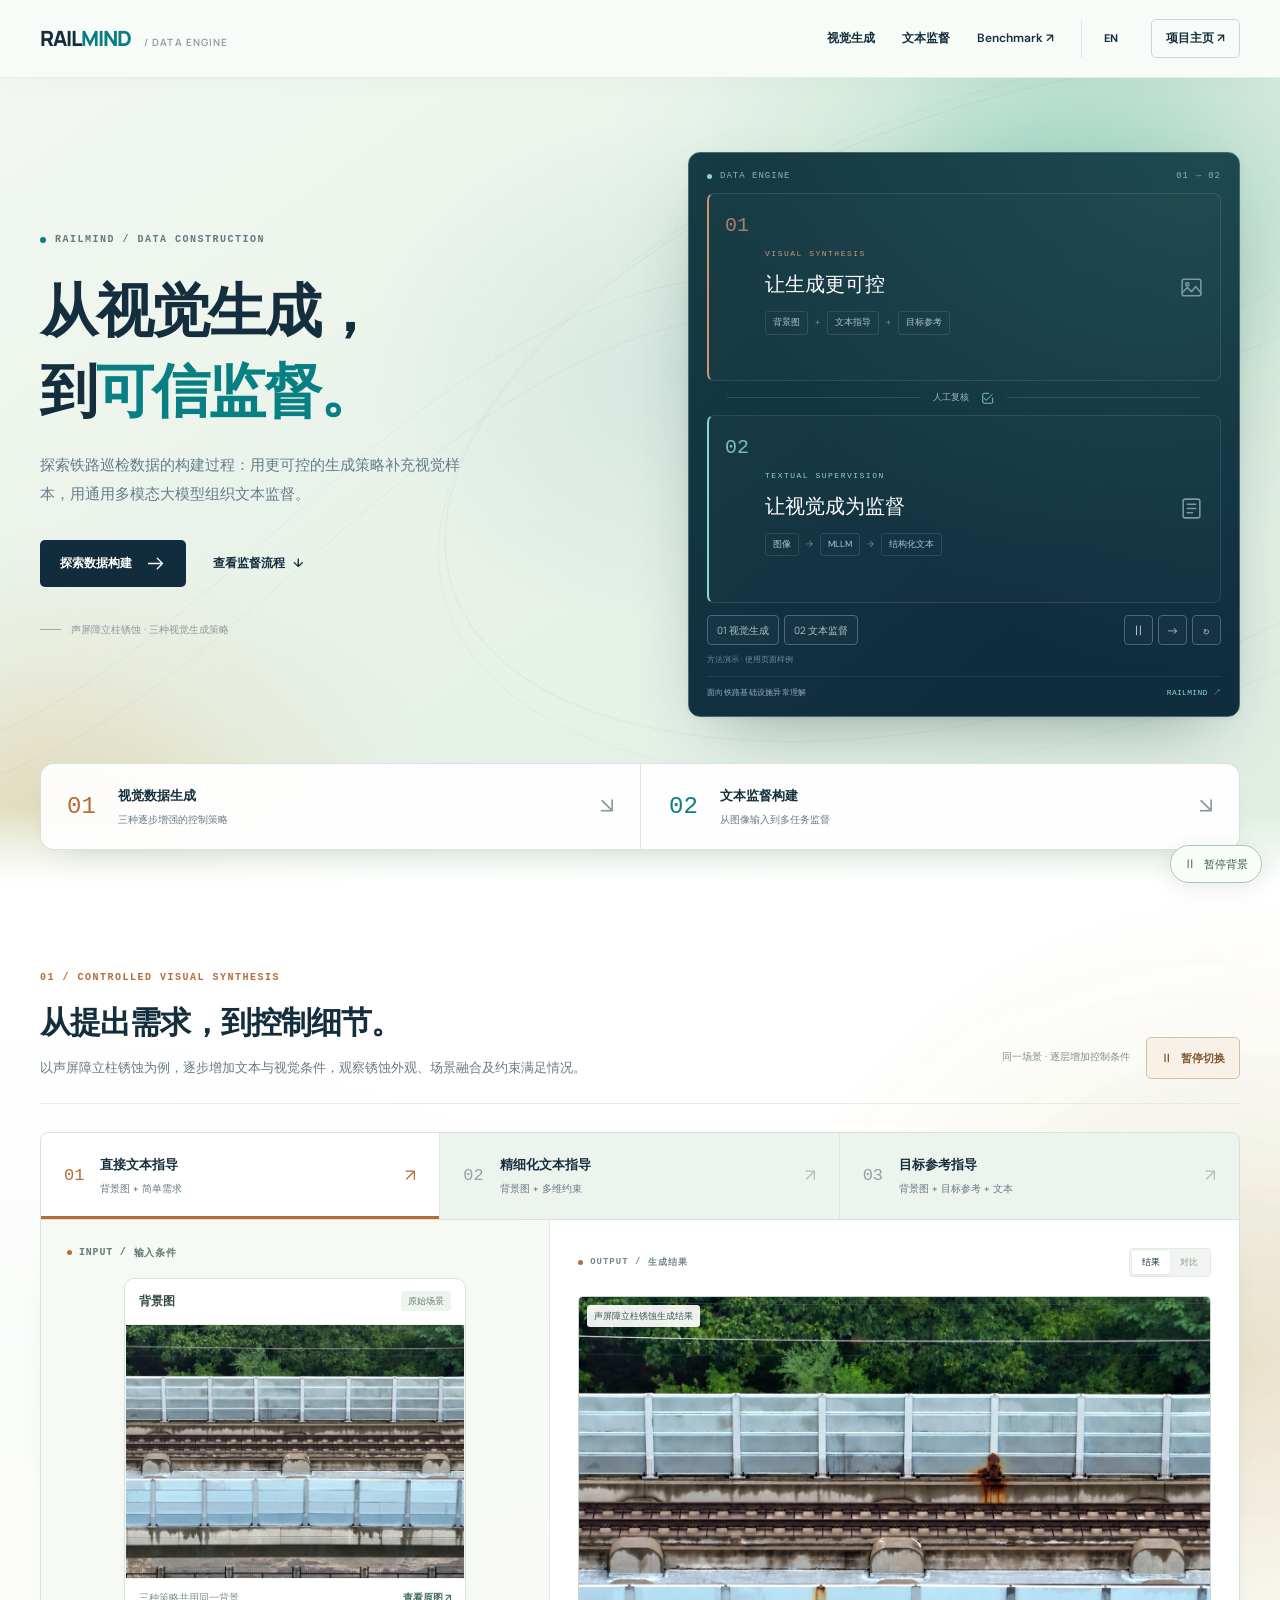
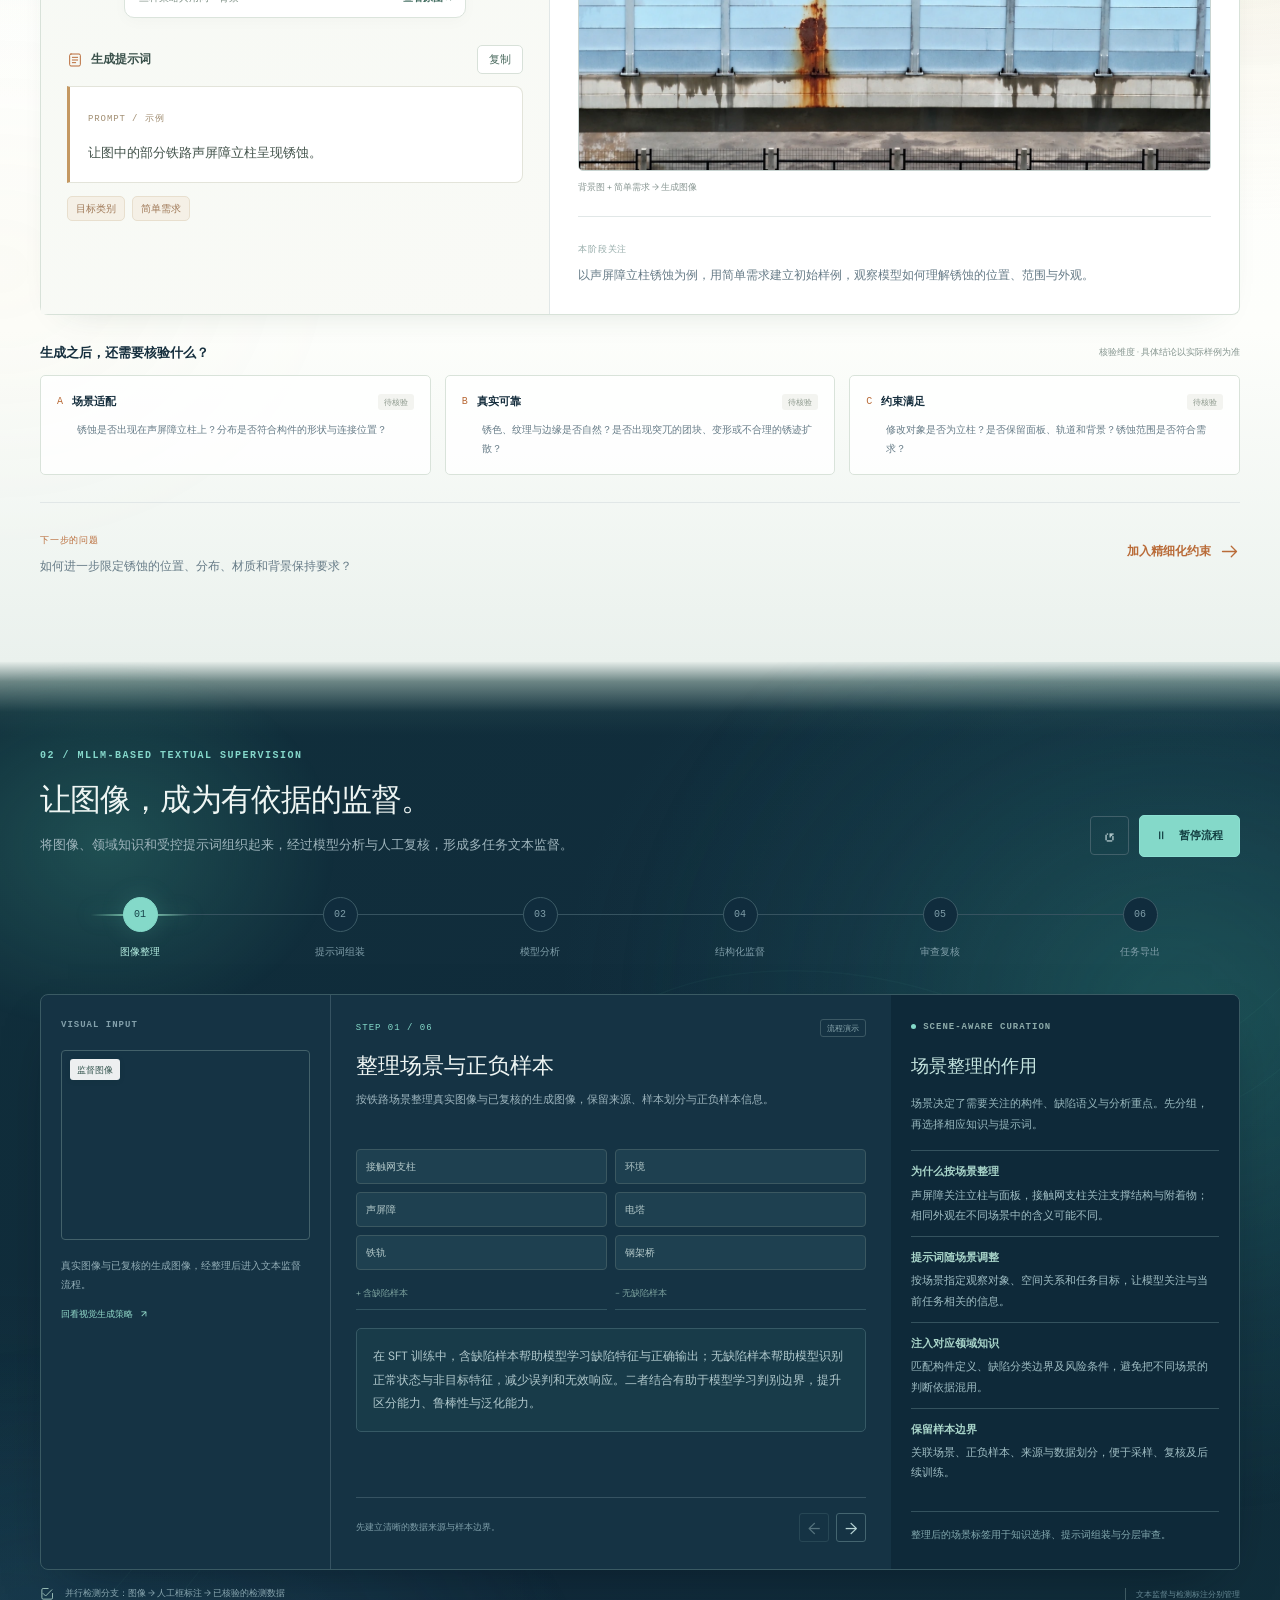
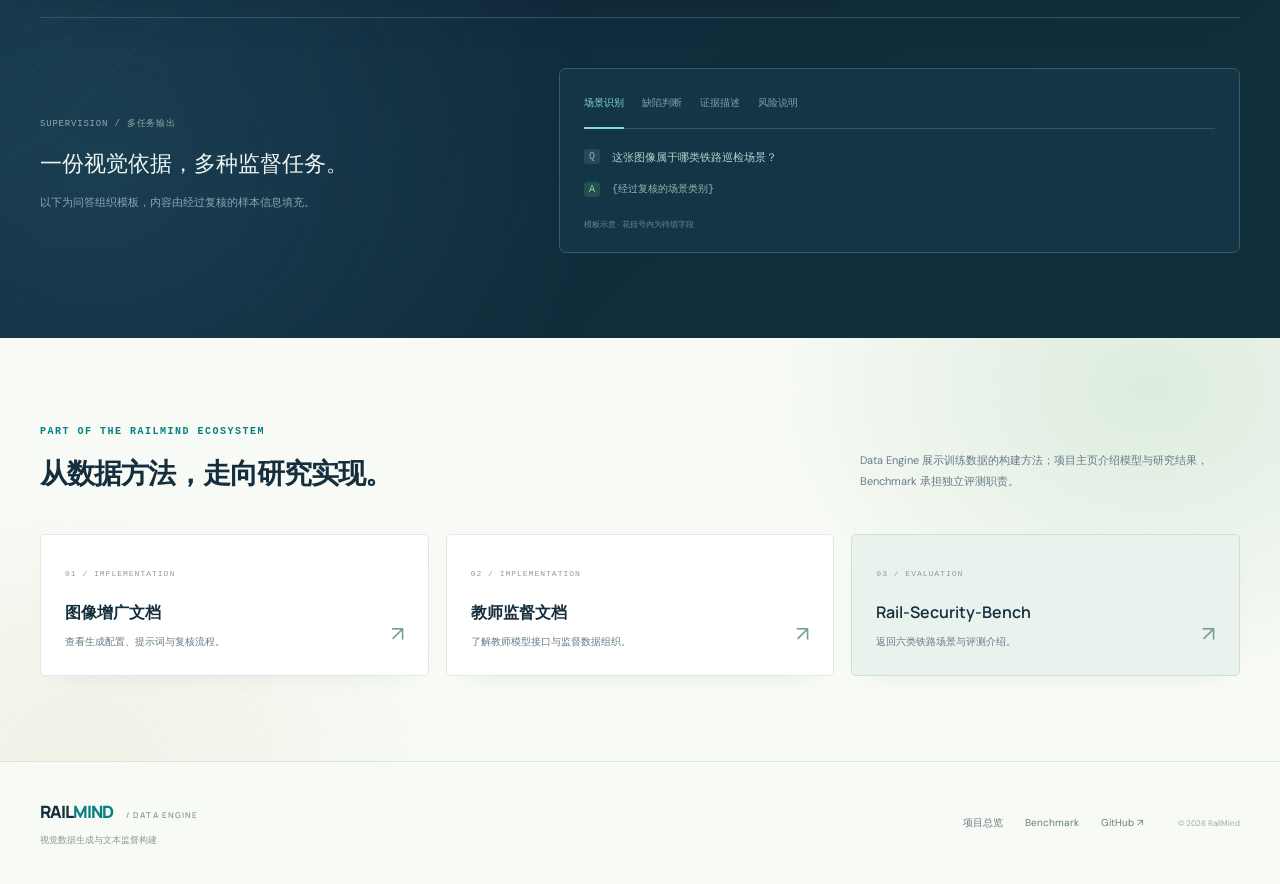
==== commit 1c34e2f6: "Enable default visibility-aware autoplay for both method sections" ====
--- a/data-engine/index.html
+++ b/data-engine/index.html
@@ -13,8 +13,10 @@
   <link rel="stylesheet" href="background-theme.css?v=ambient-4">
   <link rel="stylesheet" href="background-motion.css?v=motion-1">
   <link rel="stylesheet" href="hero-demo.css?v=demo-1">
+  <link rel="stylesheet" href="section-autoplay.css?v=auto-1">
   <script src="content.js?v=input-cards-1" defer></script>
-  <script src="app.js?v=input-cards-1" defer></script>
+  <script src="section-autoplay.js?v=auto-1" defer></script>
+  <script src="app.js?v=section-auto-1" defer></script>
   <script src="background-motion.js?v=motion-1" defer></script>
   <script src="hero-demo.js?v=demo-1" defer></script>
 </head>
@@ -62,7 +64,7 @@
 
   <section class="section synthesis" id="synthesis" aria-labelledby="synthesis-title">
     <div class="container">
-      <div class="section-heading"><div><div class="eyebrow warm-text">01 / CONTROLLED VISUAL SYNTHESIS</div><h2 id="synthesis-title" data-i18n="visualTitle">从提出需求，到控制细节。</h2><p class="section-description" data-i18n="visualDescription">以声屏障立柱锈蚀为例，逐步增加文本与视觉条件，观察锈蚀外观、场景融合及约束满足情况。</p></div><span class="section-side-note" data-i18n="visualSide">同一场景 · 逐层增加控制条件</span></div>
+      <div class="section-heading"><div><div class="eyebrow warm-text">01 / CONTROLLED VISUAL SYNTHESIS</div><h2 id="synthesis-title" data-i18n="visualTitle">从提出需求，到控制细节。</h2><p class="section-description" data-i18n="visualDescription">以声屏障立柱锈蚀为例，逐步增加文本与视觉条件，观察锈蚀外观、场景融合及约束满足情况。</p></div><div class="synthesis-controls"><span class="section-side-note" data-i18n="visualSide">同一场景 · 逐层增加控制条件</span><button type="button" class="button synthesis-play" id="strategy-play" aria-pressed="true"><span id="strategy-play-icon" aria-hidden="true">Ⅱ</span><span id="strategy-play-label">暂停切换</span></button></div></div>
       <div class="strategy-tabs" role="tablist" aria-label="Generation strategies">
         <button id="strategy-tab-0" class="strategy-tab" type="button" role="tab" aria-selected="true" aria-controls="strategy-panel" data-strategy="0"><span class="tab-num">01</span><span><b data-i18n="simpleTitle">直接文本指导</b><small data-i18n="simpleSub">背景图 + 简单需求</small></span><span class="tab-arrow">↗</span></button>
         <button id="strategy-tab-1" class="strategy-tab" type="button" role="tab" aria-selected="false" aria-controls="strategy-panel" tabindex="-1" data-strategy="1"><span class="tab-num">02</span><span><b data-i18n="refinedTitle">精细化文本指导</b><small data-i18n="refinedSub">背景图 + 多维约束</small></span><span class="tab-arrow">↗</span></button>
--- a/data-engine/section-autoplay.css
+++ b/data-engine/section-autoplay.css
@@ -0,0 +1,6 @@
+.synthesis-controls{display:flex;align-items:center;justify-content:flex-end;gap:16px;flex-shrink:0}
+.synthesis-play{background:#f8f1e7;border:1px solid #d8bea0;color:#815a34;padding:10px 14px;font-size:11px;min-height:42px;white-space:nowrap;gap:9px}
+.synthesis-play:hover{background:#f2e5d1;border-color:#c09a6c}
+.synthesis-play:focus-visible{outline:2px solid #b38a56;outline-offset:3px}
+@media(max-width:760px){#synthesis>.container>.section-heading{flex-direction:column;gap:18px}.synthesis-controls{align-self:flex-end}.synthesis-play{min-height:38px;padding:8px 12px}}
+
